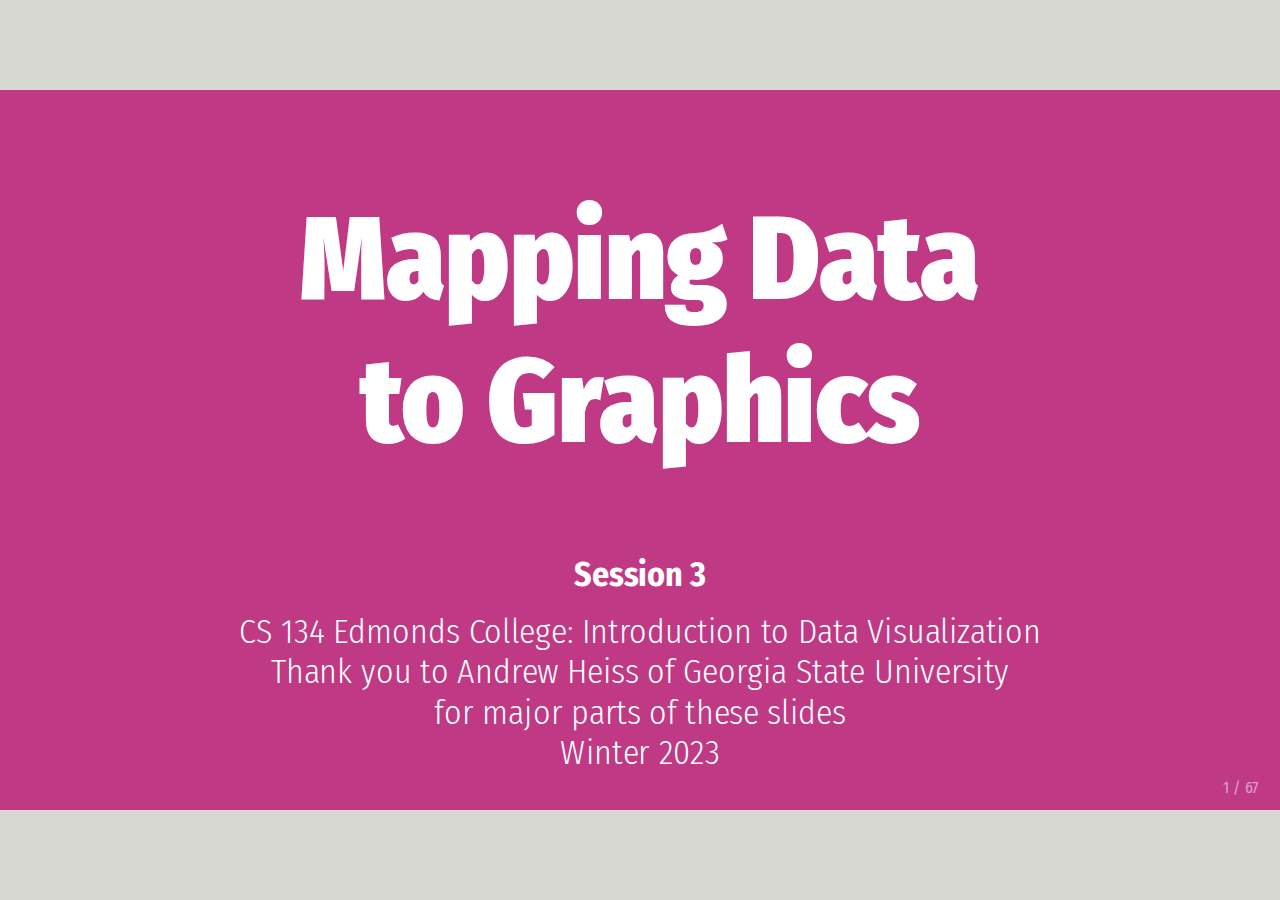
==== slides/week2-1.html @ 0428a9ee "Week 2 slides, session 3." ====
<!DOCTYPE html>
<html lang="" xml:lang="">
  <head>
    <title>CS 134 Data Visualization: Week 2, Session 3, Mapping data to graphics</title>
    <meta charset="utf-8" />
    <meta name="author" content="Joshua Goldberg  Edmonds College Thank you Andrew Heiss of Georgia State University for major parts of these slides" />
    <meta name="date" content="2023-01-24" />
    <script src="libs/header-attrs-2.20/header-attrs.js"></script>
    <link href="libs/remark-css-0.0.1/default.css" rel="stylesheet" />
    <link rel="stylesheet" href="css/ath-slides.css" type="text/css" />
    <link rel="stylesheet" href="css/ath-inferno-fonts.css" type="text/css" />
    <link rel="stylesheet" href="css/animate.css" type="text/css" />
  </head>
  <body>
    <textarea id="source">








class: center middle main-title section-title-4

# Mapping Data&lt;br&gt;to Graphics

.class-info[

**Session 3**

.light[CS 134 Edmonds College: Introduction to Data Visualization&lt;br&gt;
Thank you to Andrew Heiss of Georgia State University&lt;br&gt;
for major parts of these slides&lt;br&gt;
Winter 2023]

]

---

name: outline
class: title title-inv-7

# Plan for today

--

.box-4.medium.sp-after-half[Data, aesthetics, &amp; the grammar of graphics]

--

.box-2.medium.sp-after-half[Grammatical layers]

--

.box-3.medium.sp-after-half[Aesthetics in extra dimensions]

--

.box-6.medium[Tidy data]


---

name: grammar-of-graphics
class: center middle section-title section-title-4 animated fadeIn

# Data, aesthetics,&lt;br&gt;&amp; the grammar of graphics

---

class: bg-full bg-y-75
background-image: url("img/napoleon-retreat.jpg")

???

Source: [Wikipedia](https://en.wikipedia.org/wiki/File:National_Museum_in_Poznan_-_Przej%C5%9Bcie_przez_Berezyn%C4%99.JPG)

---

layout: true
class: title title-4

---

# Long distance!

.center[
&lt;figure&gt;
  &lt;img src="img/napoleon-google-maps.png" alt="Moscow to Vilnius" title="Moscow to Vilnius" width="80%"&gt;
  &lt;figcaption&gt;Moscow to Vilnius&lt;/figcaption&gt;
&lt;/figure&gt;
]

---

# Very cold!

&lt;img src="week2-1_files/figure-html/minard-temps-1.png" width="864" style="display: block; margin: auto;" /&gt;

---

# Lots of people died!

&lt;img src="week2-1_files/figure-html/minard-deaths-1.png" width="468" style="display: block; margin: auto;" /&gt;

---

layout: false
class: bg-full
background-image: url("img/minard.png")

???

Source: [Wikimedia Commons](https://upload.wikimedia.org/wikipedia/commons/2/29/Minard.png)

---

layout: true
class: title title-4

---

# Mapping data to aesthetics

.pull-left.center[

&lt;figure&gt;
  &lt;img src="img/gg-book.jpg" alt="ZZZ" title="ZZZ" width="55%"&gt;
&lt;/figure&gt;

]

.pull-right[

.box-inv-4.medium[Aesthetic]

.box-4[Visual property of a graph]

.box-4.sp-after[Position, shape, color, etc.]

.box-inv-4.medium[Data]

.box-4[A column in a dataset]

]

---

# Mapping data to aesthetics

&lt;table&gt;
  &lt;tr&gt;
    &lt;th class="cell-left"&gt;Data&lt;/th&gt;
    &lt;th class="cell-left"&gt;Aesthetic&lt;/th&gt;
    &lt;th class="cell-left"&gt;Graphic/Geometry&lt;/th&gt;
  &lt;/tr&gt;
  &lt;tr&gt;
    &lt;td class="cell-left"&gt;Longitude&lt;/td&gt;
    &lt;td class="cell-left"&gt;Position (x-axis)&amp;emsp;&lt;/td&gt;
    &lt;td class="cell-left"&gt;Point&lt;/td&gt;
  &lt;/tr&gt;
  &lt;tr&gt;
    &lt;td class="cell-left"&gt;Latitude&lt;/td&gt;
    &lt;td class="cell-left"&gt;Position (y-axis)&lt;/td&gt;
    &lt;td class="cell-left"&gt;Point&lt;/td&gt;
  &lt;/tr&gt;
  &lt;tr&gt;
    &lt;td class="cell-left"&gt;Army size&lt;/td&gt;
    &lt;td class="cell-left"&gt;Size&lt;/td&gt;
    &lt;td class="cell-left"&gt;Path&lt;/td&gt;
  &lt;/tr&gt;
  &lt;tr&gt;
    &lt;td class="cell-left"&gt;Army direction&amp;emsp;&lt;/td&gt;
    &lt;td class="cell-left"&gt;Color&lt;/td&gt;
    &lt;td class="cell-left"&gt;Path&lt;/td&gt;
  &lt;/tr&gt;
  &lt;tr&gt;
    &lt;td class="cell-left"&gt;Date&lt;/td&gt;
    &lt;td class="cell-left"&gt;Position (x-axis)&lt;/td&gt;
    &lt;td class="cell-left"&gt;Line + text&lt;/td&gt;
  &lt;/tr&gt;
  &lt;tr&gt;
    &lt;td class="cell-left"&gt;Temperature&lt;/td&gt;
    &lt;td class="cell-left"&gt;Position (y-axis)&lt;/td&gt;
    &lt;td class="cell-left"&gt;Line + text&lt;/td&gt;
  &lt;/tr&gt;
&lt;/table&gt;

---

# Mapping data to aesthetics

&lt;table&gt;
  &lt;tr&gt;
    &lt;th class="cell-left"&gt;Data&lt;/th&gt;
    &lt;th class="cell-left"&gt;&lt;code class="remark-inline-code"&gt;aes()&lt;/code&gt;&lt;/th&gt;
    &lt;th class="cell-left"&gt;&lt;code class="remark-inline-code"&gt;geom&lt;/code&gt;&lt;/th&gt;
  &lt;/tr&gt;
  &lt;tr&gt;
    &lt;td class="cell-left"&gt;Longitude&lt;/td&gt;
    &lt;td class="cell-left"&gt;&lt;code class="remark-inline-code"&gt;x&lt;/code&gt;&lt;/td&gt;
    &lt;td class="cell-left"&gt;&lt;code class="remark-inline-code"&gt;geom_point()&lt;/code&gt;&lt;/td&gt;
  &lt;/tr&gt;
  &lt;tr&gt;
    &lt;td class="cell-left"&gt;Latitude&lt;/td&gt;
    &lt;td class="cell-left"&gt;&lt;code class="remark-inline-code"&gt;y&lt;/code&gt;&lt;/td&gt;
    &lt;td class="cell-left"&gt;&lt;code class="remark-inline-code"&gt;geom_point()&lt;/code&gt;&lt;/td&gt;
  &lt;/tr&gt;
  &lt;tr&gt;
    &lt;td class="cell-left"&gt;Army size&lt;/td&gt;
    &lt;td class="cell-left"&gt;&lt;code class="remark-inline-code"&gt;size&lt;/code&gt;&lt;/td&gt;
    &lt;td class="cell-left"&gt;&lt;code class="remark-inline-code"&gt;geom_path()&lt;/code&gt;&lt;/td&gt;
  &lt;/tr&gt;
  &lt;tr&gt;
    &lt;td class="cell-left"&gt;Army direction&amp;emsp;&lt;/td&gt;
    &lt;td class="cell-left"&gt;&lt;code class="remark-inline-code"&gt;color&lt;/code&gt;&amp;emsp;&lt;/td&gt;
    &lt;td class="cell-left"&gt;&lt;code class="remark-inline-code"&gt;geom_path()&lt;/code&gt;&lt;/td&gt;
  &lt;/tr&gt;
  &lt;tr&gt;
    &lt;td class="cell-left"&gt;Date&lt;/td&gt;
    &lt;td class="cell-left"&gt;&lt;code class="remark-inline-code"&gt;x&lt;/code&gt;&lt;/td&gt;
    &lt;td class="cell-left"&gt;&lt;code class="remark-inline-code"&gt;geom_line() + geom_text()&lt;/code&gt;&lt;/td&gt;
  &lt;/tr&gt;
  &lt;tr&gt;
    &lt;td class="cell-left"&gt;Temperature&lt;/td&gt;
    &lt;td class="cell-left"&gt;&lt;code class="remark-inline-code"&gt;y&lt;/code&gt;&lt;/td&gt;
    &lt;td class="cell-left"&gt;&lt;code class="remark-inline-code"&gt;geom_line() + geom_text()&lt;/code&gt;&lt;/td&gt;
  &lt;/tr&gt;
&lt;/table&gt;

---

# `ggplot()` template



ggplot(data = &lt;b&gt;&lt;span style="background-color:#CBB5FF"&gt;DATA&lt;/span&gt;&lt;/b&gt;) +
  &lt;b&gt;&lt;span style="background-color:#FFDFD1"&gt;GEOM_FUNCTION&lt;/span&gt;&lt;/b&gt;(mapping = aes(&lt;b&gt;&lt;span style="background-color:#FFD0CF"&gt;AESTHETIC MAPPINGS&lt;/span&gt;&lt;/b&gt;))

--



ggplot(data = &lt;b&gt;&lt;span style="background-color:#CBB5FF"&gt;troops&lt;/span&gt;&lt;/b&gt;) +
  &lt;b&gt;&lt;span style="background-color:#FFDFD1"&gt;geom_path&lt;/span&gt;&lt;/b&gt;(mapping = aes(&lt;b&gt;&lt;span style="background-color:#FFD0CF"&gt;x = longitude&lt;/span&gt;&lt;/b&gt;,
                          &lt;b&gt;&lt;span style="background-color:#FFD0CF"&gt;y = latitude&lt;/span&gt;&lt;/b&gt;,
                          &lt;b&gt;&lt;span style="background-color:#FFD0CF"&gt;color = direction&lt;/span&gt;&lt;/b&gt;,
                          &lt;b&gt;&lt;span style="background-color:#FFD0CF"&gt;size = survivors&lt;/span&gt;&lt;/b&gt;))

---

layout: false



.box-4[This is a dataset named `troops`:]

.small[

&lt;table&gt;
 &lt;thead&gt;
  &lt;tr&gt;
   &lt;th style="text-align:left;"&gt; longitude &lt;/th&gt;
   &lt;th style="text-align:left;"&gt; latitude &lt;/th&gt;
   &lt;th style="text-align:left;"&gt; direction &lt;/th&gt;
   &lt;th style="text-align:left;"&gt; survivors &lt;/th&gt;
  &lt;/tr&gt;
 &lt;/thead&gt;
&lt;tbody&gt;
  &lt;tr&gt;
   &lt;td style="text-align:left;"&gt; 24 &lt;/td&gt;
   &lt;td style="text-align:left;"&gt; 54.9 &lt;/td&gt;
   &lt;td style="text-align:left;"&gt; A &lt;/td&gt;
   &lt;td style="text-align:left;"&gt; 340000 &lt;/td&gt;
  &lt;/tr&gt;
  &lt;tr&gt;
   &lt;td style="text-align:left;"&gt; 24.5 &lt;/td&gt;
   &lt;td style="text-align:left;"&gt; 55 &lt;/td&gt;
   &lt;td style="text-align:left;"&gt; A &lt;/td&gt;
   &lt;td style="text-align:left;"&gt; 340000 &lt;/td&gt;
  &lt;/tr&gt;
  &lt;tr&gt;
   &lt;td style="text-align:left;"&gt; … &lt;/td&gt;
   &lt;td style="text-align:left;"&gt; … &lt;/td&gt;
   &lt;td style="text-align:left;"&gt; … &lt;/td&gt;
   &lt;td style="text-align:left;"&gt; … &lt;/td&gt;
  &lt;/tr&gt;
&lt;/tbody&gt;
&lt;/table&gt;

]

--



ggplot(data = &lt;b&gt;&lt;span style="background-color:#CBB5FF"&gt;troops&lt;/span&gt;&lt;/b&gt;) +
  &lt;b&gt;&lt;span style="background-color:#FFDFD1"&gt;geom_path&lt;/span&gt;&lt;/b&gt;(mapping = aes(&lt;b&gt;&lt;span style="background-color:#FFD0CF"&gt;x = longitude&lt;/span&gt;&lt;/b&gt;,
                          &lt;b&gt;&lt;span style="background-color:#FFD0CF"&gt;y = latitude&lt;/span&gt;&lt;/b&gt;,
                          &lt;b&gt;&lt;span style="background-color:#FFD0CF"&gt;color = direction&lt;/span&gt;&lt;/b&gt;,
                          &lt;b&gt;&lt;span style="background-color:#FFD0CF"&gt;size = survivors&lt;/span&gt;&lt;/b&gt;))

---

&lt;img src="week2-1_files/figure-html/show-basic-minard-1.png" width="100%" style="display: block; margin: auto;" /&gt;

---

class: bg-full
background-image: url("img/rosling-tedx.jpg")

???

Source: [New York Times](https://www.nytimes.com/2017/02/09/world/europe/hans-rosling-dead-statistician.html)

---

class: bg-full
background-image: url("img/gapminder-screenshot.png")

???

Source: [Gapminder](https://www.gapminder.org/tools/#$chart-type=bubbles)

---

layout: true
class: title title-4

---

# Mapping data to aesthetics

&lt;table&gt;
  &lt;tr&gt;
    &lt;th class="cell-left"&gt;Data&lt;/th&gt;
    &lt;th class="cell-left"&gt;&lt;code class="remark-inline-code"&gt;aes()&lt;/code&gt;&lt;/th&gt;
    &lt;th class="cell-left"&gt;&lt;code class="remark-inline-code"&gt;geom&lt;/code&gt;&lt;/th&gt;
  &lt;/tr&gt;
  &lt;tr&gt;
    &lt;td class="cell-left"&gt;Wealth (GDP/capita)&lt;/td&gt;
    &lt;td class="cell-left"&gt;&lt;code class="remark-inline-code"&gt;x&lt;/code&gt;&lt;/td&gt;
    &lt;td class="cell-left"&gt;&lt;code class="remark-inline-code"&gt;geom_point()&lt;/code&gt;&lt;/td&gt;
  &lt;/tr&gt;
  &lt;tr&gt;
    &lt;td class="cell-left"&gt;Health (Life expectancy)&amp;emsp;&lt;/td&gt;
    &lt;td class="cell-left"&gt;&lt;code class="remark-inline-code"&gt;y&lt;/code&gt;&lt;/td&gt;
    &lt;td class="cell-left"&gt;&lt;code class="remark-inline-code"&gt;geom_point()&lt;/code&gt;&lt;/td&gt;
  &lt;/tr&gt;
  &lt;tr&gt;
    &lt;td class="cell-left"&gt;Continent&lt;/td&gt;
    &lt;td class="cell-left"&gt;&lt;code class="remark-inline-code"&gt;color&lt;/code&gt;&lt;/td&gt;
    &lt;td class="cell-left"&gt;&lt;code class="remark-inline-code"&gt;geom_point()&lt;/code&gt;&lt;/td&gt;
  &lt;/tr&gt;
  &lt;tr&gt;
    &lt;td class="cell-left"&gt;Population&lt;/td&gt;
    &lt;td class="cell-left"&gt;&lt;code class="remark-inline-code"&gt;size&lt;/code&gt;&amp;emsp;&lt;/td&gt;
    &lt;td class="cell-left"&gt;&lt;code class="remark-inline-code"&gt;geom_point()&lt;/code&gt;&lt;/td&gt;
  &lt;/tr&gt;
&lt;/table&gt;

---

layout: false



.box-4[This is a dataset named `gapminder_2007`:]

.small[

&lt;table&gt;
 &lt;thead&gt;
  &lt;tr&gt;
   &lt;th style="text-align:center;"&gt; country &lt;/th&gt;
   &lt;th style="text-align:center;"&gt; continent &lt;/th&gt;
   &lt;th style="text-align:center;"&gt; gdpPercap &lt;/th&gt;
   &lt;th style="text-align:center;"&gt; lifeExp &lt;/th&gt;
   &lt;th style="text-align:center;"&gt; pop &lt;/th&gt;
  &lt;/tr&gt;
 &lt;/thead&gt;
&lt;tbody&gt;
  &lt;tr&gt;
   &lt;td style="text-align:center;"&gt; Afghanistan &lt;/td&gt;
   &lt;td style="text-align:center;"&gt; Asia &lt;/td&gt;
   &lt;td style="text-align:center;"&gt; 974.5803384 &lt;/td&gt;
   &lt;td style="text-align:center;"&gt; 43.828 &lt;/td&gt;
   &lt;td style="text-align:center;"&gt; 31889923 &lt;/td&gt;
  &lt;/tr&gt;
  &lt;tr&gt;
   &lt;td style="text-align:center;"&gt; Albania &lt;/td&gt;
   &lt;td style="text-align:center;"&gt; Europe &lt;/td&gt;
   &lt;td style="text-align:center;"&gt; 5937.029526 &lt;/td&gt;
   &lt;td style="text-align:center;"&gt; 76.423 &lt;/td&gt;
   &lt;td style="text-align:center;"&gt; 3600523 &lt;/td&gt;
  &lt;/tr&gt;
  &lt;tr&gt;
   &lt;td style="text-align:center;"&gt; … &lt;/td&gt;
   &lt;td style="text-align:center;"&gt; … &lt;/td&gt;
   &lt;td style="text-align:center;"&gt; … &lt;/td&gt;
   &lt;td style="text-align:center;"&gt; … &lt;/td&gt;
   &lt;td style="text-align:center;"&gt; … &lt;/td&gt;
  &lt;/tr&gt;
&lt;/tbody&gt;
&lt;/table&gt;

]

--



ggplot(data = &lt;b&gt;&lt;span style="background-color:#CBB5FF"&gt;gapminder_2007&lt;/span&gt;&lt;/b&gt;,
       mapping = aes(&lt;b&gt;&lt;span style="background-color:#FFD0CF"&gt;x = gdpPercap&lt;/span&gt;&lt;/b&gt;,
                     &lt;b&gt;&lt;span style="background-color:#FFD0CF"&gt;y = lifeExp&lt;/span&gt;&lt;/b&gt;,
                     &lt;b&gt;&lt;span style="background-color:#FFD0CF"&gt;color = continent&lt;/span&gt;&lt;/b&gt;,
                     &lt;b&gt;&lt;span style="background-color:#FFD0CF"&gt;size = pop&lt;/span&gt;&lt;/b&gt;)) +
  &lt;b&gt;&lt;span style="background-color:#FFDFD1"&gt;geom_point&lt;/span&gt;&lt;/b&gt;() +
  scale_x_log10()

---

layout: true
class: title title-4

---

# Health and wealth

&lt;img src="week2-1_files/figure-html/show-basic-gapminder-1.png" width="100%" style="display: block; margin: auto;" /&gt;

---

layout: false
name: grammatical-layers
class: center middle section-title section-title-2 animated fadeIn

# Grammatical layers

---

layout: true
class: title title-2

---

# Grammar components as layers

.pull-left[
.box-inv-2[So far we know about data, aesthetics, and geometries]

.box-inv-2[Think of these&lt;br&gt;components as **layers**]

.box-inv-2[Add them to foundational `ggplot()` with `+`]
]

.pull-right[

&amp;nbsp;

![](img/ggplot-layers-short@4x.png)
]

???

Layer analogy borrowed from [Thomas Lin Pedersen](https://www.data-imaginist.com/) and his ["Drawing Anything with ggplot2" workshop](https://github.com/thomasp85/ggplot2_workshop).

---

# Possible aesthetics

.pull-left-3[

.box-inv-2.small[`color` (discrete)]

&lt;img src="week2-1_files/figure-html/aes-color-discrete-1.png" width="100%" style="display: block; margin: auto;" /&gt;

.box-inv-2.small[`color` (continuous)]

&lt;img src="week2-1_files/figure-html/aes-color-continuous-1.png" width="100%" style="display: block; margin: auto;" /&gt;
]

.pull-middle-3[

.box-inv-2.small[`size`]

&lt;img src="week2-1_files/figure-html/aes-size-1.png" width="100%" style="display: block; margin: auto;" /&gt;

.box-inv-2.small[`fill`]

&lt;img src="week2-1_files/figure-html/aes-fill-1.png" width="100%" style="display: block; margin: auto;" /&gt;
]

.pull-right-3[

.box-inv-2.small[`shape`]

&lt;img src="week2-1_files/figure-html/aes-shape-1.png" width="100%" style="display: block; margin: auto;" /&gt;

.box-inv-2.small[`alpha`]

&lt;img src="week2-1_files/figure-html/aes-alpha-1.png" width="100%" style="display: block; margin: auto;" /&gt;
]

---

# Possible geoms

&lt;table&gt;
  &lt;tr&gt;
    &lt;th class="cell-left"&gt;&lt;/th&gt;
    &lt;th class="cell-left"&gt;Example geom&lt;/th&gt;
    &lt;th class="cell-left"&gt;What it makes&lt;/th&gt;
  &lt;/tr&gt;
  &lt;tr&gt;
    &lt;td class="cell-left"&gt;&lt;img src="img/geom_bar.png"&gt;&lt;/td&gt;
    &lt;td class="cell-left"&gt;&lt;code class="remark-inline-code"&gt;geom_col()&lt;/code&gt;&lt;/td&gt;
    &lt;td class="cell-left"&gt;Bar charts&lt;/td&gt;
  &lt;/tr&gt;
  &lt;tr&gt;
    &lt;td class="cell-left"&gt;&lt;img src="img/geom_text.png"&gt;&lt;/td&gt;
    &lt;td class="cell-left"&gt;&lt;code class="remark-inline-code"&gt;geom_text()&lt;/code&gt;&lt;/td&gt;
    &lt;td class="cell-left"&gt;Text&lt;/td&gt;
  &lt;/tr&gt;
  &lt;tr&gt;
    &lt;td class="cell-left"&gt;&lt;img src="img/geom_point.png"&gt;&lt;/td&gt;
    &lt;td class="cell-left"&gt;&lt;code class="remark-inline-code"&gt;geom_point()&lt;/code&gt;&lt;/td&gt;
    &lt;td class="cell-left"&gt;Points&lt;/td&gt;
  &lt;/tr&gt;
  &lt;tr&gt;
    &lt;td class="cell-left"&gt;&lt;img src="img/geom_boxplot.png"&gt;&lt;/td&gt;
    &lt;td class="cell-left"&gt;&lt;code class="remark-inline-code"&gt;geom_boxplot()&lt;/code&gt;&amp;emsp;&lt;/td&gt;
    &lt;td class="cell-left"&gt;Boxplots&lt;/td&gt;
  &lt;/tr&gt;
  &lt;tr&gt;
    &lt;td class="cell-left"&gt;&lt;img src="img/geom_sf.png"&gt;&lt;/td&gt;
    &lt;td class="cell-left"&gt;&lt;code class="remark-inline-code"&gt;geom_sf()&lt;/code&gt;&lt;/td&gt;
    &lt;td class="cell-left"&gt;Maps&lt;/td&gt;
  &lt;/tr&gt;
&lt;/table&gt;

---

# Possible geoms

.box-inv-2[There are dozens of possible geoms and&lt;br&gt;each class session will cover different ones.]

.box-2[See [the **ggplot2** documentation](https://ggplot2.tidyverse.org/reference/index.html#section-layer-geoms) for&lt;br&gt;complete examples of all the different geom layers]

---

# Additional layers

.pull-left[
.box-inv-2[There are many of other grammatical layers we can use to describe graphs!]

.box-inv-2[We sequentially add layers onto the foundational `ggplot()` plot to create complex figures]
]

.pull-right[
![](img/ggplot-layers@4x.png)
]

---

# Scales

.box-inv-2[Scales change the properties of the variable mapping]

&lt;table&gt;
  &lt;tr&gt;
    &lt;th class="cell-left"&gt;Example layer&lt;/th&gt;
    &lt;th class="cell-left"&gt;What it does&lt;/th&gt;
  &lt;/tr&gt;
  &lt;tr&gt;
    &lt;td class="cell-left"&gt;&lt;code class="remark-inline-code"&gt;scale_x_continuous()&lt;/code&gt;&lt;/td&gt;
    &lt;td class="cell-left"&gt;Make the x-axis continuous&lt;/td&gt;
  &lt;/tr&gt;
  &lt;tr&gt;
    &lt;td class="cell-left"&gt;&lt;code class="remark-inline-code"&gt;scale_x_continuous(breaks = 1:5)&amp;ensp;&lt;/code&gt;&lt;/td&gt;
    &lt;td class="cell-left"&gt;Manually specify axis ticks&lt;/td&gt;
  &lt;/tr&gt;
  &lt;tr&gt;
    &lt;td class="cell-left"&gt;&lt;code class="remark-inline-code"&gt;scale_x_log10()&lt;/code&gt;&lt;/td&gt;
    &lt;td class="cell-left"&gt;Log the x-axis&lt;/td&gt;
  &lt;/tr&gt;
  &lt;tr&gt;
    &lt;td class="cell-left"&gt;&lt;code class="remark-inline-code"&gt;scale_color_gradient()&lt;/code&gt;&lt;/td&gt;
    &lt;td class="cell-left"&gt;Use a gradient&lt;/td&gt;
  &lt;/tr&gt;
  &lt;tr&gt;
    &lt;td class="cell-left"&gt;&lt;code class="remark-inline-code"&gt;scale_fill_viridis_d()&lt;/code&gt;&lt;/td&gt;
    &lt;td class="cell-left"&gt;Fill with discrete viridis colors&lt;/td&gt;
  &lt;/tr&gt;
&lt;/table&gt;

---

# Scales

.pull-left[

.box-inv-2.small[`scale_x_log10()`]

&lt;img src="week2-1_files/figure-html/scale-example-1-1.png" width="100%" style="display: block; margin: auto;" /&gt;
]

--

.pull-right[

.box-inv-2.small[`scale_color_viridis_d()`]

&lt;img src="week2-1_files/figure-html/scale-example-2-1.png" width="100%" style="display: block; margin: auto;" /&gt;
]

---

# Facets

.box-inv-2[Facets show subplots for different subsets of data]

&lt;table&gt;
  &lt;tr&gt;
    &lt;th class="cell-left"&gt;Example layer&lt;/th&gt;
    &lt;th class="cell-left"&gt;What it does&lt;/th&gt;
  &lt;/tr&gt;
  &lt;tr&gt;
    &lt;td class="cell-left"&gt;&lt;code class="remark-inline-code"&gt;facet_wrap(vars(continent))&lt;/code&gt;&lt;/td&gt;
    &lt;td class="cell-left"&gt;Plot for each continent&lt;/td&gt;
  &lt;/tr&gt;
  &lt;tr&gt;
    &lt;td class="cell-left"&gt;&lt;code class="remark-inline-code"&gt;facet_wrap(vars(continent, year))&lt;/code&gt;&amp;emsp;&lt;/td&gt;
    &lt;td class="cell-left"&gt;Plot for each continent/year&lt;/td&gt;
  &lt;/tr&gt;
  &lt;tr&gt;
    &lt;td class="cell-left"&gt;&lt;code class="remark-inline-code"&gt;facet_wrap(..., ncol = 1)&lt;/code&gt;&lt;/td&gt;
    &lt;td class="cell-left"&gt;Put all facets in one column&lt;/td&gt;
  &lt;/tr&gt;
  &lt;tr&gt;
    &lt;td class="cell-left"&gt;&lt;code class="remark-inline-code"&gt;facet_wrap(..., nrow = 1)&lt;/code&gt;&lt;/td&gt;
    &lt;td class="cell-left"&gt;Put all facets in one row&lt;/td&gt;
  &lt;/tr&gt;
&lt;/table&gt;

---

# Facets

.pull-left[

.box-inv-2.small[`facet_wrap(vars(continent))`]

&lt;img src="week2-1_files/figure-html/facet-example-1-1.png" width="100%" style="display: block; margin: auto;" /&gt;
]

--

.pull-right[

.box-inv-2.small[`facet_wrap(vars(continent, year))`]

&lt;img src="week2-1_files/figure-html/facet-example-2-1.png" width="100%" style="display: block; margin: auto;" /&gt;
]

---

# Coordinates

.box-inv-2[Change the coordinate system]

&lt;table&gt;
  &lt;tr&gt;
    &lt;th class="cell-left"&gt;Example layer&lt;/th&gt;
    &lt;th class="cell-left"&gt;What it does&lt;/th&gt;
  &lt;/tr&gt;
  &lt;tr&gt;
    &lt;td class="cell-left"&gt;&lt;code class="remark-inline-code"&gt;coord_cartesian()&lt;/code&gt;&lt;/td&gt;
    &lt;td class="cell-left"&gt;Plot for each continent&lt;/td&gt;
  &lt;/tr&gt;
  &lt;tr&gt;
    &lt;td class="cell-left"&gt;&lt;code class="remark-inline-code"&gt;coord_cartesian(ylim = c(1, 10))&lt;/code&gt;&amp;emsp;&lt;/td&gt;
    &lt;td class="cell-left"&gt;Zoom in where y is 1–10&lt;/td&gt;
  &lt;/tr&gt;
  &lt;tr&gt;
    &lt;td class="cell-left"&gt;&lt;code class="remark-inline-code"&gt;coord_flip()&lt;/code&gt;&lt;/td&gt;
    &lt;td class="cell-left"&gt;Switch x and y&lt;/td&gt;
  &lt;/tr&gt;
  &lt;tr&gt;
    &lt;td class="cell-left"&gt;&lt;code class="remark-inline-code"&gt;coord_polar()&lt;/code&gt;&lt;/td&gt;
    &lt;td class="cell-left"&gt;Use circular polar system&lt;/td&gt;
  &lt;/tr&gt;
&lt;/table&gt;

---

# Coordinates

.pull-left[

.box-inv-2.small[`coord_cartesian(ylim = c(70, 80), xlim = c(10000, 30000))`]

&lt;img src="week2-1_files/figure-html/coord-example-1-1.png" width="100%" style="display: block; margin: auto;" /&gt;
]

--

.pull-right[

.box-inv-2.small[`coord_flip()`]

&lt;img src="week2-1_files/figure-html/coord-example-2-1.png" width="100%" style="display: block; margin: auto;" /&gt;
]

---

# Labels

.box-inv-2[Add labels to the plot with a single `labs()` layer]

&lt;table&gt;
  &lt;tr&gt;
    &lt;th class="cell-left"&gt;Example layer&lt;/th&gt;
    &lt;th class="cell-left"&gt;What it does&lt;/th&gt;
  &lt;/tr&gt;
  &lt;tr&gt;
    &lt;td class="cell-left"&gt;&lt;code class="remark-inline-code"&gt;labs(title = "Neat title")&lt;/code&gt;&lt;/td&gt;
    &lt;td class="cell-left"&gt;Title&lt;/td&gt;
  &lt;/tr&gt;
  &lt;tr&gt;
    &lt;td class="cell-left"&gt;&lt;code class="remark-inline-code"&gt;labs(caption = "Something")&lt;/td&gt;
    &lt;td class="cell-left"&gt;Caption&lt;/td&gt;
  &lt;/tr&gt;
  &lt;tr&gt;
    &lt;td class="cell-left"&gt;&lt;code class="remark-inline-code"&gt;labs(y = "Something")&lt;/td&gt;
    &lt;td class="cell-left"&gt;y-axis&lt;/td&gt;
  &lt;/tr&gt;
  &lt;tr&gt;
    &lt;td class="cell-left"&gt;&lt;code class="remark-inline-code"&gt;labs(size = "Population")&lt;/code&gt;&lt;/td&gt;
    &lt;td class="cell-left"&gt;Title of size legend&lt;/td&gt;
  &lt;/tr&gt;
&lt;/table&gt;

---

# Labels

.left-code[

```r
ggplot(gapminder_2007, 
       aes(x = gdpPercap, y = lifeExp, 
           color = continent, size = pop)) +
  geom_point() +
  scale_x_log10() +
  labs(title = "Health and wealth grow together",
       subtitle = "Data from 2007",
       x = "Wealth (GDP per capita)",
       y = "Health (life expectancy)",
       color = "Continent",
       size = "Population",
       caption = "Source: The Gapminder Project")
```
]

.right-plot[
![](week2-1_files/figure-html/labels-example-1.png)
]

---

# Theme

.box-inv-2[Change the appearance of anything in the plot]

.box-2[There are many built-in themes]

&lt;table&gt;
  &lt;tr&gt;
    &lt;th class="cell-left"&gt;Example layer&lt;/th&gt;
    &lt;th class="cell-left"&gt;What it does&lt;/th&gt;
  &lt;/tr&gt;
  &lt;tr&gt;
    &lt;td class="cell-left"&gt;&lt;code class="remark-inline-code"&gt;theme_grey()&lt;/code&gt;&lt;/td&gt;
    &lt;td class="cell-left"&gt;Default grey background&lt;/td&gt;
  &lt;/tr&gt;
  &lt;tr&gt;
    &lt;td class="cell-left"&gt;&lt;code class="remark-inline-code"&gt;theme_bw()&lt;/td&gt;
    &lt;td class="cell-left"&gt;Black and white&lt;/td&gt;
  &lt;/tr&gt;
  &lt;tr&gt;
    &lt;td class="cell-left"&gt;&lt;code class="remark-inline-code"&gt;theme_dark()&lt;/td&gt;
    &lt;td class="cell-left"&gt;Dark&lt;/td&gt;
  &lt;/tr&gt;
  &lt;tr&gt;
    &lt;td class="cell-left"&gt;&lt;code class="remark-inline-code"&gt;theme_minimal()&lt;/code&gt;&lt;/td&gt;
    &lt;td class="cell-left"&gt;Minimal&lt;/td&gt;
  &lt;/tr&gt;
&lt;/table&gt;

---

# Theme

.pull-left[

.box-inv-2.small[`theme_dark()`]

&lt;img src="week2-1_files/figure-html/theme-example-1-1.png" width="100%" style="display: block; margin: auto;" /&gt;
]

--

.pull-right[

.box-inv-2.small[`theme_minimal()`]

&lt;img src="week2-1_files/figure-html/theme-example-2-1.png" width="100%" style="display: block; margin: auto;" /&gt;
]

---

# Theme

.box-inv-2[There are collections of pre-built themes online,&lt;br&gt;like [the **ggthemes** package](https://jrnold.github.io/ggthemes/)]

.center[
&lt;figure&gt;
  &lt;img src="img/ggthemes.png" alt="ggthemes" title="ggthemes" width="45%"&gt;
&lt;/figure&gt;
]

---

# Theme

.box-inv-2[Organizations often make their own custom themes, [like the BBC](https://bbc.github.io/rcookbook/)]

.center[
&lt;figure&gt;
  &lt;img src="img/bbc-cookbook.png" alt="ggthemes" title="ggthemes" width="80%"&gt;
&lt;/figure&gt;
]

---

# Theme options

.box-inv-2[Make theme adjustments with `theme()`]

.box-2[There are a billion options here!&lt;br&gt;We have a whole class session dedicated to this!]


```r
theme_bw() + 
theme(legend.position = "bottom",
      plot.title = element_text(face = "bold"),
      panel.grid = element_blank(),
      axis.title.y = element_text(face = "italic"))
```

---

# So many possibilities!

.pull-left[
![](img/ggplot-layers@4x.png)
]

.pull-right[
.box-inv-2[These were just a few examples of layers!]

.box-2[See [the **ggplot2** documentation](https://ggplot2.tidyverse.org/reference/index.html) for&lt;br&gt;complete examples of everything you can do]
]

---

# Putting it all together

.box-inv-2.medium[We can build a plot sequentially&lt;br&gt;to see how each grammatical layer&lt;br&gt;changes the appearance]

---

layout: false

.left-code[
.box-2[Start with data and aesthetics]


```r
*ggplot(data = mpg,
*      mapping = aes(x = displ,
*                    y = hwy,
*                    color = drv))
```
]

.right-plot[
![](week2-1_files/figure-html/mpg-layers-1-1.png)
]

---

.left-code[
.box-2[Add a point geom]


```r
ggplot(data = mpg,
       mapping = aes(x = displ,
                     y = hwy,
                     color = drv)) +
* geom_point()
```
]

.right-plot[
![](week2-1_files/figure-html/mpg-layers-2-1.png)
]

---

.left-code[
.box-2[Add a smooth geom]


```r
ggplot(data = mpg,
       mapping = aes(x = displ,
                     y = hwy,
                     color = drv)) +
  geom_point() +
* geom_smooth()
```
]

.right-plot[
![](week2-1_files/figure-html/mpg-layers-3-1.png)
]

---

.left-code[
.box-2[Make it straight]


```r
ggplot(data = mpg,
       mapping = aes(x = displ,
                     y = hwy,
                     color = drv)) +
  geom_point() +
* geom_smooth(method = "lm")
```
]

.right-plot[
![](week2-1_files/figure-html/mpg-layers-4-1.png)
]

---

.left-code[
.box-2[Use a viridis color scale]


```r
ggplot(data = mpg,
       mapping = aes(x = displ,
                     y = hwy,
                     color = drv)) +
  geom_point() +
  geom_smooth(method = "lm") +
* scale_color_viridis_d()
```
]

.right-plot[
![](week2-1_files/figure-html/mpg-layers-5-1.png)
]

---

.left-code[
.box-2[Facet by drive]


```r
ggplot(data = mpg,
       mapping = aes(x = displ,
                     y = hwy,
                     color = drv)) +
  geom_point() +
  geom_smooth(method = "lm") +
  scale_color_viridis_d() +
* facet_wrap(vars(drv), ncol = 1)
```
]

.right-plot[
![](week2-1_files/figure-html/mpg-layers-6-1.png)
]

---

.left-code[
.box-2[Add labels]


```r
ggplot(data = mpg,
       mapping = aes(x = displ,
                     y = hwy,
                     color = drv)) +
  geom_point() +
  geom_smooth(method = "lm") +
  scale_color_viridis_d() +
  facet_wrap(vars(drv), ncol = 1) +
* labs(x = "Displacement", y = "Highway MPG",
*      color = "Drive",
*      title = "Heavier cars get lower mileage",
*      subtitle = "Displacement indicates weight(?)",
*      caption = "I know nothing about cars")
```
]

.right-plot[
![](week2-1_files/figure-html/mpg-layers-7-1.png)
]

---

.left-code[
.box-2[Add a theme]


```r
ggplot(data = mpg,
       mapping = aes(x = displ,
                     y = hwy,
                     color = drv)) +
  geom_point() +
  geom_smooth(method = "lm") +
  scale_color_viridis_d() +
  facet_wrap(vars(drv), ncol = 1) +
  labs(x = "Displacement", y = "Highway MPG",
       color = "Drive", 
       title = "Heavier cars get lower mileage",
       subtitle = "Displacement indicates weight(?)",
       caption = "I know nothing about cars") +
* theme_bw()
```
]

.right-plot[
![](week2-1_files/figure-html/mpg-layers-8-1.png)
]

---

.left-code[
.box-2[Modify the theme]


```r
ggplot(data = mpg, 
       mapping = aes(x = displ,
                     y = hwy,
                     color = drv)) +
  geom_point() +
  geom_smooth(method = "lm") +
  scale_color_viridis_d() +
  facet_wrap(vars(drv), ncol = 1) +
  labs(x = "Displacement", y = "Highway MPG",
       color = "Drive", 
       title = "Heavier cars get lower mileage",
       subtitle = "Displacement indicates weight(?)",
       caption = "I know nothing about cars") +
  theme_bw() +
* theme(legend.position = "bottom",
*       plot.title = element_text(face = "bold"))
```
]

.right-plot[
![](week2-1_files/figure-html/mpg-layers-9-1.png)
]

---

.left-code[
.box-2[Finished!]


```r
ggplot(data = mpg, 
       mapping = aes(x = displ,
                     y = hwy,
                     color = drv)) +
  geom_point() +
  geom_smooth(method = "lm") + 
  scale_color_viridis_d() +
  facet_wrap(vars(drv), ncol = 1) +
  labs(x = "Displacement", y = "Highway MPG",
       color = "Drive", 
       title = "Heavier cars get lower mileage",
       subtitle = "Displacement indicates weight(?)",
       caption = "I know nothing about cars") +
  theme_bw() +
  theme(legend.position = "bottom",
        plot.title = element_text(face = "bold"))
```
]

.right-plot[
![](week2-1_files/figure-html/mpg-layers-finished-1.png)
]

---

layout: true
class: title title-2

---

# A true grammar

.pull-left[
.box-inv-2[With the grammar of graphics, we don't talk about specific chart *types*]

.box-2.small[Hunt through Excel menus for a stacked bar chart and manually reshape your data to work with it]
]

.pull-right[
.center[
&lt;figure&gt;
  &lt;img src="img/excel-chart-types.png" alt="Excel chart types" title="Excel chart types" width="78%"&gt;
&lt;/figure&gt;
]
]

---

# A true grammar

.pull-left[
.box-inv-2[With the grammar of graphics, we *do* talk about specific chart *elements*]

.box-2.small[Map a column to the x-axis, fill by a different variable, and `geom_col()` to get stacked bars]

.box-2.small[Geoms can be interchangable&lt;br&gt;(e.g. switch `geom_violin()` to `geom_boxplot()`)]
]

.pull-right[
.center[
&lt;figure&gt;
  &lt;img src="img/ggplot-layers@4x.png" alt="Grammar of graphics layers" title="Grammar of graphics layers" width="100%"&gt;
&lt;/figure&gt;
]
]

---

# Describing graphs with the grammar

.left-code[
.box-2.small[Map wealth to the x-axis, health to the y-axis, add points, color by continent, size by population, scale the y-axis with a log, and facet by year]


```r
ggplot(data = filter(gapminder, year %in% c(2002, 2007)), 
       mapping = aes(x = gdpPercap,
                     y = lifeExp,
                     color = continent,
                     size = pop)) +
  geom_point() +
  scale_x_log10() + 
  facet_wrap(vars(year), ncol = 1)
```
]

.right-plot[
![](week2-1_files/figure-html/describe-1-1.png)
]

---

# Describing graphs with the grammar

.left-code[
.box-2.small[Map health to the x-axis, add a histogram with bins for every 5 years, fill and facet by continent]


```r
ggplot(data = gapminder_2007, 
       mapping = aes(x = lifeExp,
                     fill = continent)) +
  geom_histogram(binwidth = 5, 
                 color = "white") +
  guides(fill = "none") +  # Turn off legend
  facet_wrap(vars(continent))
```
]

.right-plot[
![](week2-1_files/figure-html/describe-2-1.png)
]

---

# Describing graphs with the grammar

.left-code[
.box-2.small[Map continent to the x-axis, health to the y-axis, add violin plots and semi-transparent boxplots, fill by continent]


```r
ggplot(data = gapminder, 
       mapping = aes(x = continent,
                     y = lifeExp,
                     fill = continent)) +
  geom_violin() +
  geom_boxplot(alpha = 0.5) +
  guides(fill = "none")  # Turn off legend
```
]

.right-plot[
![](week2-1_files/figure-html/describe-3-1.png)
]

---

layout: false
name: extra-dimensions
class: center middle section-title section-title-3 animated fadeIn

# Aesthetics in&lt;br&gt;extra dimensions

---

layout: true
class: title title-3

---

# Time

.left-code[
.box-inv-3[Use **gganimate** to map variables to a time aesthetic]


```r
ggplot(gapminder, aes(x = gdpPercap, y = lifeExp, 
                      size = pop, color = country)) +
  geom_point(alpha = 0.7) +
  scale_size(range = c(2, 12)) +
  scale_x_log10(labels = scales::dollar) +
  guides(size = "none", color = "none") +
  facet_wrap(~continent) +
  # Special gganimate stuff
  labs(title = 'Year: {frame_time}', x = 'GDP per capita', y = 'life expectancy') +
  transition_time(year) +
  ease_aes('linear')
```
]

.right-plot[
![](img/gapminder.gif)
]

---

# Sound

.box-inv-3[Visualize internal rhyming schemes in music]

.box-3.small[&lt;http://graphics.wsj.com/hamilton/&gt;]

.center[
&lt;figure&gt;
  &lt;img src="img/hamilton.png" alt="Daveed Diggs in 'Washington On Your Side'" title="Daveed Diggs in 'Washington On Your Side'" width="60%"&gt;
&lt;/figure&gt;
]

---

layout: false

.center[
&lt;figure&gt;
  &lt;img src="img/hamilton-1.png" alt="Daveed Diggs in 'Washington On Your Side'" title="Daveed Diggs in 'Washington On Your Side'" width="75%"&gt;
&lt;/figure&gt;

&lt;figure&gt;
  &lt;img src="img/hamilton-2.png" alt="Kendrick Lamar in 'good kid, m.A.A.d city'" title="Kendrick Lamar in 'good kid, m.A.A.d city'" width="75%"&gt;
&lt;/figure&gt;
]

---

layout: true
class: title title-3

---

# Animation, time, and sound

.center[
&lt;iframe width="800" height="450" src="https://www.youtube.com/embed/__Jgp18tCnE" frameborder="0" allow="accelerometer; autoplay; encrypted-media; gyroscope; picture-in-picture" allowfullscreen&gt;&lt;/iframe&gt;
]

???

Erika Navarro for the Weather Channel: &lt;https://www.pewtrusts.org/en/research-and-analysis/articles/2018/12/03/the-weather-channel-uses-animation-to-show-dangers-of-storm-surge&gt;

---

layout: false
name: tidy-data
class: center middle section-title section-title-6 animated fadeIn

# Tidy data

---

layout: true
class: title title-6

---

# Data shapes

.box-inv-6.medium[For `ggplot()` to work,&lt;br&gt;your data needs to be in a **tidy** format]

--

.box-6[This doesn't mean that it's clean—&lt;br&gt;it refers to the *structure* of the data]

--

.box-6[All the packages in the **tidyverse** work best with&lt;br&gt;tidy data; that why it's called that!]

---

# Tidy data

.box-inv-6[Each variable has its own column]

--

.box-inv-6[Each observation has its own row]

--

.box-inv-6[Each value has its own cell]

--

.center[
&lt;figure&gt;
  &lt;img src="img/tidy-1.png" alt="Tidy data" title="Tidy data" width="70%"&gt;
  &lt;figcaption&gt;&lt;a href="https://r4ds.had.co.nz/tidy-data.html"&gt;From chapter 12 of &lt;em&gt;R for Data Science&lt;/em&gt;&lt;/a&gt;&lt;/figcaption&gt;
&lt;/figure&gt;
]

---

# Untidy data example

.box-inv-6[Real world data is often untidy, like this:]

.center[
&lt;figure&gt;
  &lt;img src="img/untidy-example.png" alt="Example of untidy data" title="Example of untidy data" width="60%"&gt;
&lt;/figure&gt;
]

---

# Tidy data example

.box-inv-6[Here's the tidy version of that same data:]

.center[
&lt;figure&gt;
  &lt;img src="img/tidy-example.png" alt="Example of tidy data" title="Example of tidy data" width="50%"&gt;
&lt;/figure&gt;
]

.box-6[This is plottable!]

---

# Wide vs. long

.box-inv-6[Tidy data is also called "long" data]

.center[
&lt;figure&gt;
  &lt;img src="img/original-dfs-tidy.png" alt="Example of tidy data" title="Example of tidy data" width="50%"&gt;
&lt;/figure&gt;
]

???

Figure by Garrick Aden-Buie in [**tidyexplain**](https://github.com/gadenbuie/tidyexplain)

---

# Moving from wide to long

.box-inv-6.tiny[Nowadays, `gather()` is called `pivot_longer()` and `spread()` is called `pivot_wider()`]

.center[
&lt;img src="img/tidyr-spread-gather.gif" alt="Moving from wide to long" title="Moving from wide to long" width="35%"&gt;
]

???

Figure by Garrick Aden-Buie in [**tidyexplain**](https://github.com/gadenbuie/tidyexplain)

--
    </textarea>
<style data-target="print-only">@media screen {.remark-slide-container{display:block;}.remark-slide-scaler{box-shadow:none;}}</style>
<script src="libs/remark-latest.min.js"></script>
<script>var slideshow = remark.create({
"highlightStyle": "github",
"highlightLines": true,
"countIncrementalSlides": false,
"ratio": "16:9",
"navigation": {
"scroll": false
}
});
if (window.HTMLWidgets) slideshow.on('afterShowSlide', function (slide) {
  window.dispatchEvent(new Event('resize'));
});
(function(d) {
  var s = d.createElement("style"), r = d.querySelector(".remark-slide-scaler");
  if (!r) return;
  s.type = "text/css"; s.innerHTML = "@page {size: " + r.style.width + " " + r.style.height +"; }";
  d.head.appendChild(s);
})(document);

(function(d) {
  var el = d.getElementsByClassName("remark-slides-area");
  if (!el) return;
  var slide, slides = slideshow.getSlides(), els = el[0].children;
  for (var i = 1; i < slides.length; i++) {
    slide = slides[i];
    if (slide.properties.continued === "true" || slide.properties.count === "false") {
      els[i - 1].className += ' has-continuation';
    }
  }
  var s = d.createElement("style");
  s.type = "text/css"; s.innerHTML = "@media print { .has-continuation { display: none; } }";
  d.head.appendChild(s);
})(document);
// delete the temporary CSS (for displaying all slides initially) when the user
// starts to view slides
(function() {
  var deleted = false;
  slideshow.on('beforeShowSlide', function(slide) {
    if (deleted) return;
    var sheets = document.styleSheets, node;
    for (var i = 0; i < sheets.length; i++) {
      node = sheets[i].ownerNode;
      if (node.dataset["target"] !== "print-only") continue;
      node.parentNode.removeChild(node);
    }
    deleted = true;
  });
})();
// add `data-at-shortcutkeys` attribute to <body> to resolve conflicts with JAWS
// screen reader (see PR #262)
(function(d) {
  let res = {};
  d.querySelectorAll('.remark-help-content table tr').forEach(tr => {
    const t = tr.querySelector('td:nth-child(2)').innerText;
    tr.querySelectorAll('td:first-child .key').forEach(key => {
      const k = key.innerText;
      if (/^[a-z]$/.test(k)) res[k] = t;  // must be a single letter (key)
    });
  });
  d.body.setAttribute('data-at-shortcutkeys', JSON.stringify(res));
})(document);
(function() {
  "use strict"
  // Replace <script> tags in slides area to make them executable
  var scripts = document.querySelectorAll(
    '.remark-slides-area .remark-slide-container script'
  );
  if (!scripts.length) return;
  for (var i = 0; i < scripts.length; i++) {
    var s = document.createElement('script');
    var code = document.createTextNode(scripts[i].textContent);
    s.appendChild(code);
    var scriptAttrs = scripts[i].attributes;
    for (var j = 0; j < scriptAttrs.length; j++) {
      s.setAttribute(scriptAttrs[j].name, scriptAttrs[j].value);
    }
    scripts[i].parentElement.replaceChild(s, scripts[i]);
  }
})();
(function() {
  var links = document.getElementsByTagName('a');
  for (var i = 0; i < links.length; i++) {
    if (/^(https?:)?\/\//.test(links[i].getAttribute('href'))) {
      links[i].target = '_blank';
    }
  }
})();
// adds .remark-code-has-line-highlighted class to <pre> parent elements
// of code chunks containing highlighted lines with class .remark-code-line-highlighted
(function(d) {
  const hlines = d.querySelectorAll('.remark-code-line-highlighted');
  const preParents = [];
  const findPreParent = function(line, p = 0) {
    if (p > 1) return null; // traverse up no further than grandparent
    const el = line.parentElement;
    return el.tagName === "PRE" ? el : findPreParent(el, ++p);
  };

  for (let line of hlines) {
    let pre = findPreParent(line);
    if (pre && !preParents.includes(pre)) preParents.push(pre);
  }
  preParents.forEach(p => p.classList.add("remark-code-has-line-highlighted"));
})(document);</script>

<script>
slideshow._releaseMath = function(el) {
  var i, text, code, codes = el.getElementsByTagName('code');
  for (i = 0; i < codes.length;) {
    code = codes[i];
    if (code.parentNode.tagName !== 'PRE' && code.childElementCount === 0) {
      text = code.textContent;
      if (/^\\\((.|\s)+\\\)$/.test(text) || /^\\\[(.|\s)+\\\]$/.test(text) ||
          /^\$\$(.|\s)+\$\$$/.test(text) ||
          /^\\begin\{([^}]+)\}(.|\s)+\\end\{[^}]+\}$/.test(text)) {
        code.outerHTML = code.innerHTML;  // remove <code></code>
        continue;
      }
    }
    i++;
  }
};
slideshow._releaseMath(document);
</script>
<!-- dynamically load mathjax for compatibility with self-contained -->
<script>
(function () {
  var script = document.createElement('script');
  script.type = 'text/javascript';
  script.src  = 'https://mathjax.rstudio.com/latest/MathJax.js?config=TeX-MML-AM_CHTML';
  if (location.protocol !== 'file:' && /^https?:/.test(script.src))
    script.src  = script.src.replace(/^https?:/, '');
  document.getElementsByTagName('head')[0].appendChild(script);
})();
</script>
  </body>
</html>
---- slides/libs/remark-css-0.0.1/default.css ----
a, a > code {
  color: rgb(249, 38, 114);
  text-decoration: none;
}
.footnote {
  position: absolute;
  bottom: 3em;
  padding-right: 4em;
  font-size: 90%;
}
.remark-code-line-highlighted     { background-color: #ffff88; }

.inverse {
  background-color: #272822;
  color: #d6d6d6;
  text-shadow: 0 0 20px #333;
}
.inverse h1, .inverse h2, .inverse h3 {
  color: #f3f3f3;
}
/* Two-column layout */
.left-column {
  color: #777;
  width: 20%;
  height: 92%;
  float: left;
}
.left-column h2:last-of-type, .left-column h3:last-child {
  color: #000;
}
.right-column {
  width: 75%;
  float: right;
  padding-top: 1em;
}
.pull-left {
  float: left;
  width: 47%;
}
.pull-right {
  float: right;
  width: 47%;
}
.pull-right + * {
  clear: both;
}
img, video, iframe {
  max-width: 100%;
}
blockquote {
  border-left: solid 5px lightgray;
  padding-left: 1em;
}
.remark-slide table {
  margin: auto;
  border-top: 1px solid #666;
  border-bottom: 1px solid #666;
}
.remark-slide table thead th { border-bottom: 1px solid #ddd; }
th, td { padding: 5px; }
.remark-slide thead, .remark-slide tfoot, .remark-slide tr:nth-child(even) { background: #eee }

@page { margin: 0; }
@media print {
  .remark-slide-scaler {
    width: 100% !important;
    height: 100% !important;
    transform: scale(1) !important;
    top: 0 !important;
    left: 0 !important;
  }
}
---- slides/css/ath-slides.css ----
/*
Typography
*/
.remark-slide-content {
  font-size: 40px;
  /* Base font size */
  padding: 1em 1em 1em 1em;
}

.remark-slide-content p {
  margin: 0.5em 0;
}

.remark-slide-content h1 {
  font-size: 1.7em;
  line-height: 1em;
  margin-top: 0;
  text-align: center;
}

.huge {
  font-size: 2.2em;
}

.large {
  font-size: 1.7em;
}

.normal {
  font-size: 1em;
}

.medium {
  font-size: 1.4em;
}

.SMALL {
  /* CURSE YOU LATEX */
  font-size: 0.9em;
}

.small {
  font-size: 0.8em;
}

.tiny {
  font-size: 0.5em;
}

.light {
  font-weight: 300;
}

.full-width {
  width: 100%;
}

.remark-slide-number {
  font-size: 15px;
}

figure {
  margin: 15px;
}

figcaption {
  font-size: 0.5em;
}

.pull-left h2,
.pull-right h2,
.pull-left-3 h2,
.pull-middle-3 h2,
.pull-right-3 h2 {
  margin-top: 0.3em;
}

.cell-left {
  text-align: left;
}

.cell-right {
  text-align: right;
}

.cell-center {
  text-align: center;
}

.frame {
  border: 1px #000000 solid;
  padding: 20px;
  box-sizing: border-box;
}

.bg-full {
  background-size: cover;
}

.bg-90 {
  background-size: 90%;
  background-position-y: 30%;
}

.bg-y-75 {
  background-position-y: 75%;
}

.sp-after {
  margin-bottom: 1em !important;
}

.sp-after-half {
  margin-bottom: 0.7em !important;
}

.remark-code,
.remark-inline-code {
  font-size: 0.75em;
}

/* Side-by-side code/plot stuff https://www.garrickadenbuie.com/blog/decouple-code-and-output-in-xaringan-slides/ */
.left-code {
  color: #777;
  width: 48%;
  height: 92%;
  float: left;
}

.right-plot {
  width: 50%;
  float: right;
  padding-left: 1%;
}

.left-code .remark-code,
.left-code .remark-inline-code {
  font-size: 0.5em;
}

.small-code .remark-code,
.small-code .remark-inline-code {
  font-size: 0.5em;
}

/*
Main title and section title slides
*/
.main-title {
  color: #FFFFFF;
}

.main-title {
  text-align: center;
}

.main-title h1 {
  font-weight: 900;
  font-size: 2.8em;
  line-height: 1.2;
  margin-bottom: 2em;
}

.main-title p {
  font-size: 0.8em;
}

.main-title .class-info {
  position: absolute;
  width: 100%;
  left: 0;
  bottom: calc(0% + 0.5em);
}

.section-title h1,
.section-title-inv h1 {
  color: #FFFFFF;
  font-size: 2.3em;
  line-height: 1.3;
}

/*
Three column layout
*/
.pull-left-3 {
  float: left;
  width: 30%;
  padding: 0 2.5% 0 0;
}

.pull-middle-3 {
  float: left;
  width: 30%;
  padding: 0 2.5%;
}

.pull-right-3 {
  float: right;
  width: 30%;
  padding: 0 0 0 2.5%;
}

.pull-right-3 ~ * {
  clear: both;
}

/*
Wider pull left/right
*/
.pull-left-wide {
  float: left;
  width: 65%;
}

.pull-left-narrow {
  float: left;
  width: 32%;
}

.pull-right-wide {
  float: right;
  width: 65%;
}

.pull-right-narrow {
  float: right;
  width: 32%;
}

.pull-right-narrow ~ *,
.pull-right-wide ~ * {
  clear: both;
}

/*
Slides with title bars at the top
*/
.title {
  padding-top: 0em;
  border-top: 110px solid #777777;
}

.title h1 {
  margin-top: -85px;
  margin-bottom: 50px;
}

.title-1 {
  border-top-color: #0D0887;
}

.title-2 {
  border-top-color: #5601A4;
}

.title-3 {
  border-top-color: #900DA4;
}

.title-4 {
  border-top-color: #BF3984;
}

.title-5 {
  border-top-color: #E16462;
}

.title-6 {
  border-top-color: #F89441;
}

.title-7 {
  border-top-color: #FCCE25;
}

.title-inv-1 {
  border-top-color: #B2B1F9;
}

.title-inv-2 {
  border-top-color: #CBB5FF;
}

.title-inv-3 {
  border-top-color: #EFB3FF;
}

.title-inv-4 {
  border-top-color: #FFC0DC;
}

.title-inv-5 {
  border-top-color: #FFD0CF;
}

.title-inv-6 {
  border-top-color: #FFDFD1;
}

.title-inv-7 {
  border-top-color: #FFF0D4;
}

/*
General color classes
*/
.color-1 {
  color: #0D0887;
}

.color-2 {
  color: #5601A4;
}

.color-3 {
  color: #900DA4;
}

.color-4 {
  color: #BF3984;
}

.color-5 {
  color: #E16462;
}

.color-6 {
  color: #F89441;
}

.color-7 {
  color: #FCCE25;
}

.color-light-1 {
  color: #B2B1F9;
}

.color-light-2 {
  color: #CBB5FF;
}

.color-light-3 {
  color: #EFB3FF;
}

.color-light-4 {
  color: #FFC0DC;
}

.color-light-5 {
  color: #FFD0CF;
}

.color-light-6 {
  color: #FFDFD1;
}

.color-light-7 {
  color: #FFF0D4;
}

/*
Coloring and inverse coloring in title bars and content boxes
*/
.box-1,
.section-title-1 {
  background-color: #0D0887;
}

.box-2,
.section-title-2 {
  background-color: #5601A4;
}

.box-3,
.section-title-3 {
  background-color: #900DA4;
}

.box-4,
.section-title-4 {
  background-color: #BF3984;
}

.box-5,
.section-title-5 {
  background-color: #E16462;
}

.box-6,
.section-title-6 {
  background-color: #F89441;
}

.box-7,
.section-title-7 {
  background-color: #FCCE25;
}

.box-inv-1,
.section-title-inv-1 {
  background-color: #B2B1F9;
}

.box-inv-2,
.section-title-inv-2 {
  background-color: #CBB5FF;
}

.box-inv-3,
.section-title-inv-3 {
  background-color: #EFB3FF;
}

.box-inv-4,
.section-title-inv-4 {
  background-color: #FFC0DC;
}

.box-inv-5,
.section-title-inv-5 {
  background-color: #FFD0CF;
}

.box-inv-6,
.section-title-inv-6 {
  background-color: #FFDFD1;
}

.box-inv-7,
.section-title-inv-7 {
  background-color: #FFF0D4;
}

.box-inv-1,
.title-inv-1 h1,
.section-title-inv-1 h1 {
  color: #0D0887;
}

.box-inv-2,
.title-inv-2 h1,
.section-title-inv-2 h1 {
  color: #5601A4;
}

.box-inv-3,
.title-inv-3 h1,
.section-title-inv-3 h1 {
  color: #900DA4;
}

.box-inv-4,
.title-inv-4 h1,
.section-title-inv-4 h1 {
  color: #BF3984;
}

.box-inv-5,
.title-inv-5 h1,
.section-title-inv-5 h1 {
  color: #E16462;
}

.box-inv-6,
.title-inv-6 h1,
.section-title-inv-6 h1 {
  color: #F89441;
}

.box-inv-7,
.title-inv-7 h1,
.section-title-inv-7 h1 {
  color: #FCCE25;
}

.box-7, .box-6, .box-5, .box-4, .box-3, .box-2, .box-1, .title-7 h1, .title-6 h1, .title-5 h1, .title-4 h1, .title-3 h1, .title-2 h1, .title-1 h1, .section-title h1 {
  color: #FFFFFF;
}

.box-7, .box-inv-7, .box-6, .box-inv-6, .box-5, .box-inv-5, .box-4, .box-inv-4, .box-3, .box-inv-3, .box-2, .box-inv-2, .box-1, .box-inv-1 {
  margin: 0em auto;
  overflow: hidden;
  padding: 0.1em 0.4em;
  font-weight: 600;
  display: table;
  text-align: center;
}

.float-left {
  text-align: left;
}

.float-right {
  text-align: right;
}

.float-left .box-1, .float-left .box-inv-1,
.float-right .box-1, .float-right .box-inv-1 {
  display: inline;
}

.float-left .box-2, .float-left .box-inv-2,
.float-right .box-2, .float-right .box-inv-2 {
  display: inline;
}

.float-left .box-3, .float-left .box-inv-3,
.float-right .box-3, .float-right .box-inv-3 {
  display: inline;
}

.float-left .box-4, .float-left .box-inv-4,
.float-right .box-4, .float-right .box-inv-4 {
  display: inline;
}

.float-left .box-5, .float-left .box-inv-5,
.float-right .box-5, .float-right .box-inv-5 {
  display: inline;
}

.float-left .box-6, .float-left .box-inv-6,
.float-right .box-6, .float-right .box-inv-6 {
  display: inline;
}

.float-left .box-7, .float-left .box-inv-7,
.float-right .box-7, .float-right .box-inv-7 {
  display: inline;
}

/* Corner ribbon */
/* Adapted from https://codepen.io/eode9/pen/twkKm */
.corner-ribbon {
  width: 425px;
  position: fixed;
  top: auto;
  bottom: 50px;
  left: -85px;
  transform: rotate(35deg);
  -webkit-transform: rotate(35deg);
  box-shadow: 0 0 3px rgba(0, 0, 0, 0.3);
  text-align: center;
  font-size: 0.6em;
  padding: 0.25em 0;
  background: #BF3984;
  color: #FFFFFF;
}
---- slides/css/ath-inferno-fonts.css ----
@import url('https://fonts.googleapis.com/css2?family=Fira+Sans+Condensed:ital,wght@0,300;0,400;0,600;0,900;1,300;1,400;1,600;1,900&display=swap');
@import url('https://fonts.googleapis.com/css2?family=Source+Code+Pro:wght@400;700&display=swap');

body, h1, h2, h3 {
  font-family: 'Fira Sans Condensed', sans;
}

h1, h2, h3 {
  font-weight: 600;
}

.remark-code, .remark-inline-code {
  font-family: 'Source Code Pro', 'Lucida Console', Monaco, monospace;
}
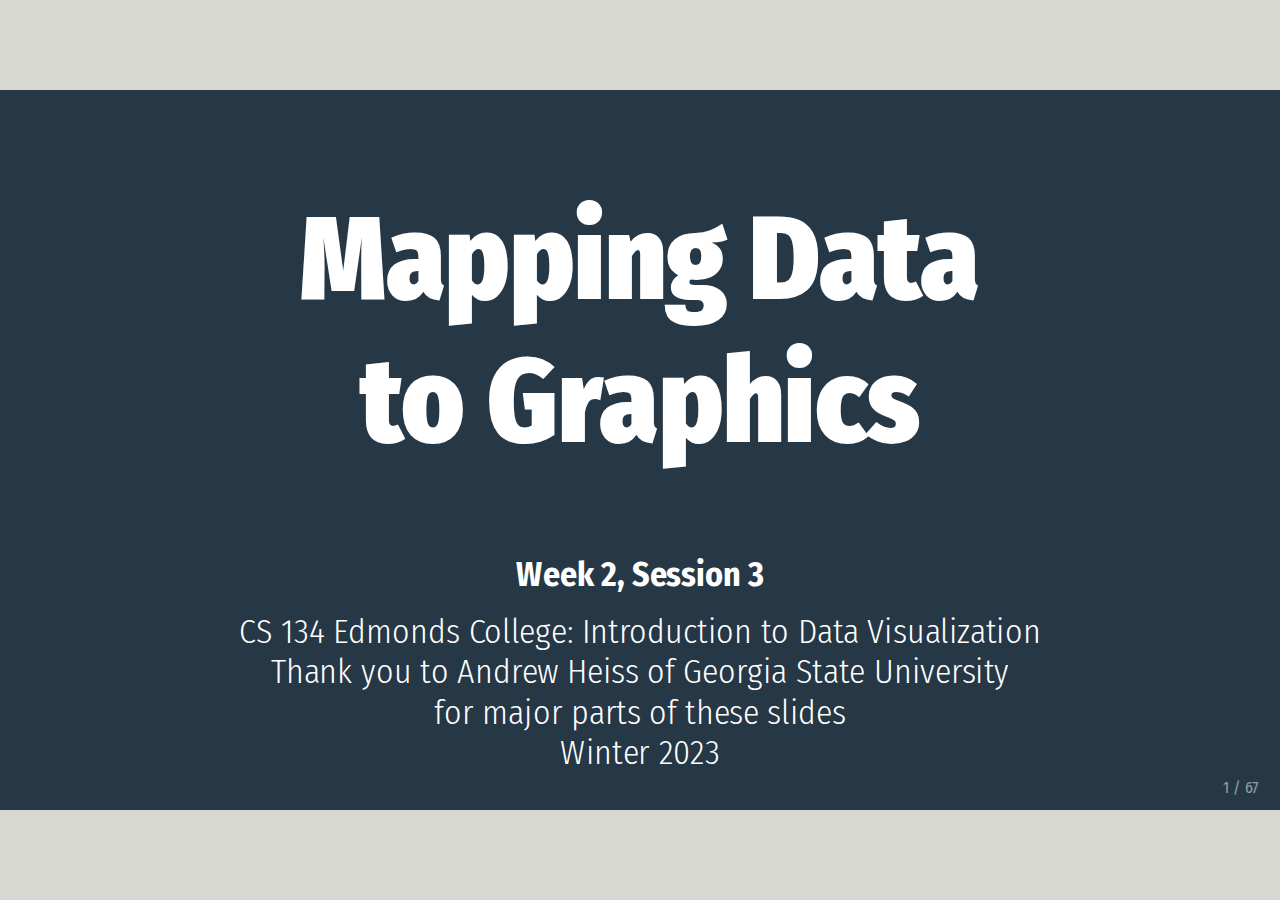
==== commit cd11f356: "updated css colors" ====
--- a/slides/week2-1.html
+++ b/slides/week2-1.html
@@ -1,1564 +1,1564 @@
-<!DOCTYPE html>
-<html lang="" xml:lang="">
-  <head>
-    <title>CS 134 Data Visualization: Week 2, Session 3, Mapping data to graphics</title>
-    <meta charset="utf-8" />
-    <meta name="author" content="Joshua Goldberg  Edmonds College Thank you Andrew Heiss of Georgia State University for major parts of these slides" />
-    <meta name="date" content="2023-01-24" />
-    <script src="libs/header-attrs-2.20/header-attrs.js"></script>
-    <link href="libs/remark-css-0.0.1/default.css" rel="stylesheet" />
-    <link rel="stylesheet" href="css/ath-slides.css" type="text/css" />
-    <link rel="stylesheet" href="css/ath-inferno-fonts.css" type="text/css" />
-    <link rel="stylesheet" href="css/animate.css" type="text/css" />
-  </head>
-  <body>
-    <textarea id="source">
-
-
-
-
-
-
-
-
-class: center middle main-title section-title-4
-
-# Mapping Data&lt;br&gt;to Graphics
-
-.class-info[
-
-**Session 3**
-
-.light[CS 134 Edmonds College: Introduction to Data Visualization&lt;br&gt;
-Thank you to Andrew Heiss of Georgia State University&lt;br&gt;
-for major parts of these slides&lt;br&gt;
-Winter 2023]
-
-]
-
----
-
-name: outline
-class: title title-inv-7
-
-# Plan for today
-
---
-
-.box-4.medium.sp-after-half[Data, aesthetics, &amp; the grammar of graphics]
-
---
-
-.box-2.medium.sp-after-half[Grammatical layers]
-
---
-
-.box-3.medium.sp-after-half[Aesthetics in extra dimensions]
-
---
-
-.box-6.medium[Tidy data]
-
-
----
-
-name: grammar-of-graphics
-class: center middle section-title section-title-4 animated fadeIn
-
-# Data, aesthetics,&lt;br&gt;&amp; the grammar of graphics
-
----
-
-class: bg-full bg-y-75
-background-image: url("img/napoleon-retreat.jpg")
-
-???
-
-Source: [Wikipedia](https://en.wikipedia.org/wiki/File:National_Museum_in_Poznan_-_Przej%C5%9Bcie_przez_Berezyn%C4%99.JPG)
-
----
-
-layout: true
-class: title title-4
-
----
-
-# Long distance!
-
-.center[
-&lt;figure&gt;
-  &lt;img src="img/napoleon-google-maps.png" alt="Moscow to Vilnius" title="Moscow to Vilnius" width="80%"&gt;
-  &lt;figcaption&gt;Moscow to Vilnius&lt;/figcaption&gt;
-&lt;/figure&gt;
-]
-
----
-
-# Very cold!
-
-&lt;img src="week2-1_files/figure-html/minard-temps-1.png" width="864" style="display: block; margin: auto;" /&gt;
-
----
-
-# Lots of people died!
-
-&lt;img src="week2-1_files/figure-html/minard-deaths-1.png" width="468" style="display: block; margin: auto;" /&gt;
-
----
-
-layout: false
-class: bg-full
-background-image: url("img/minard.png")
-
-???
-
-Source: [Wikimedia Commons](https://upload.wikimedia.org/wikipedia/commons/2/29/Minard.png)
-
----
-
-layout: true
-class: title title-4
-
----
-
-# Mapping data to aesthetics
-
-.pull-left.center[
-
-&lt;figure&gt;
-  &lt;img src="img/gg-book.jpg" alt="ZZZ" title="ZZZ" width="55%"&gt;
-&lt;/figure&gt;
-
-]
-
-.pull-right[
-
-.box-inv-4.medium[Aesthetic]
-
-.box-4[Visual property of a graph]
-
-.box-4.sp-after[Position, shape, color, etc.]
-
-.box-inv-4.medium[Data]
-
-.box-4[A column in a dataset]
-
-]
-
----
-
-# Mapping data to aesthetics
-
-&lt;table&gt;
-  &lt;tr&gt;
-    &lt;th class="cell-left"&gt;Data&lt;/th&gt;
-    &lt;th class="cell-left"&gt;Aesthetic&lt;/th&gt;
-    &lt;th class="cell-left"&gt;Graphic/Geometry&lt;/th&gt;
-  &lt;/tr&gt;
-  &lt;tr&gt;
-    &lt;td class="cell-left"&gt;Longitude&lt;/td&gt;
-    &lt;td class="cell-left"&gt;Position (x-axis)&amp;emsp;&lt;/td&gt;
-    &lt;td class="cell-left"&gt;Point&lt;/td&gt;
-  &lt;/tr&gt;
-  &lt;tr&gt;
-    &lt;td class="cell-left"&gt;Latitude&lt;/td&gt;
-    &lt;td class="cell-left"&gt;Position (y-axis)&lt;/td&gt;
-    &lt;td class="cell-left"&gt;Point&lt;/td&gt;
-  &lt;/tr&gt;
-  &lt;tr&gt;
-    &lt;td class="cell-left"&gt;Army size&lt;/td&gt;
-    &lt;td class="cell-left"&gt;Size&lt;/td&gt;
-    &lt;td class="cell-left"&gt;Path&lt;/td&gt;
-  &lt;/tr&gt;
-  &lt;tr&gt;
-    &lt;td class="cell-left"&gt;Army direction&amp;emsp;&lt;/td&gt;
-    &lt;td class="cell-left"&gt;Color&lt;/td&gt;
-    &lt;td class="cell-left"&gt;Path&lt;/td&gt;
-  &lt;/tr&gt;
-  &lt;tr&gt;
-    &lt;td class="cell-left"&gt;Date&lt;/td&gt;
-    &lt;td class="cell-left"&gt;Position (x-axis)&lt;/td&gt;
-    &lt;td class="cell-left"&gt;Line + text&lt;/td&gt;
-  &lt;/tr&gt;
-  &lt;tr&gt;
-    &lt;td class="cell-left"&gt;Temperature&lt;/td&gt;
-    &lt;td class="cell-left"&gt;Position (y-axis)&lt;/td&gt;
-    &lt;td class="cell-left"&gt;Line + text&lt;/td&gt;
-  &lt;/tr&gt;
-&lt;/table&gt;
-
----
-
-# Mapping data to aesthetics
-
-&lt;table&gt;
-  &lt;tr&gt;
-    &lt;th class="cell-left"&gt;Data&lt;/th&gt;
-    &lt;th class="cell-left"&gt;&lt;code class="remark-inline-code"&gt;aes()&lt;/code&gt;&lt;/th&gt;
-    &lt;th class="cell-left"&gt;&lt;code class="remark-inline-code"&gt;geom&lt;/code&gt;&lt;/th&gt;
-  &lt;/tr&gt;
-  &lt;tr&gt;
-    &lt;td class="cell-left"&gt;Longitude&lt;/td&gt;
-    &lt;td class="cell-left"&gt;&lt;code class="remark-inline-code"&gt;x&lt;/code&gt;&lt;/td&gt;
-    &lt;td class="cell-left"&gt;&lt;code class="remark-inline-code"&gt;geom_point()&lt;/code&gt;&lt;/td&gt;
-  &lt;/tr&gt;
-  &lt;tr&gt;
-    &lt;td class="cell-left"&gt;Latitude&lt;/td&gt;
-    &lt;td class="cell-left"&gt;&lt;code class="remark-inline-code"&gt;y&lt;/code&gt;&lt;/td&gt;
-    &lt;td class="cell-left"&gt;&lt;code class="remark-inline-code"&gt;geom_point()&lt;/code&gt;&lt;/td&gt;
-  &lt;/tr&gt;
-  &lt;tr&gt;
-    &lt;td class="cell-left"&gt;Army size&lt;/td&gt;
-    &lt;td class="cell-left"&gt;&lt;code class="remark-inline-code"&gt;size&lt;/code&gt;&lt;/td&gt;
-    &lt;td class="cell-left"&gt;&lt;code class="remark-inline-code"&gt;geom_path()&lt;/code&gt;&lt;/td&gt;
-  &lt;/tr&gt;
-  &lt;tr&gt;
-    &lt;td class="cell-left"&gt;Army direction&amp;emsp;&lt;/td&gt;
-    &lt;td class="cell-left"&gt;&lt;code class="remark-inline-code"&gt;color&lt;/code&gt;&amp;emsp;&lt;/td&gt;
-    &lt;td class="cell-left"&gt;&lt;code class="remark-inline-code"&gt;geom_path()&lt;/code&gt;&lt;/td&gt;
-  &lt;/tr&gt;
-  &lt;tr&gt;
-    &lt;td class="cell-left"&gt;Date&lt;/td&gt;
-    &lt;td class="cell-left"&gt;&lt;code class="remark-inline-code"&gt;x&lt;/code&gt;&lt;/td&gt;
-    &lt;td class="cell-left"&gt;&lt;code class="remark-inline-code"&gt;geom_line() + geom_text()&lt;/code&gt;&lt;/td&gt;
-  &lt;/tr&gt;
-  &lt;tr&gt;
-    &lt;td class="cell-left"&gt;Temperature&lt;/td&gt;
-    &lt;td class="cell-left"&gt;&lt;code class="remark-inline-code"&gt;y&lt;/code&gt;&lt;/td&gt;
-    &lt;td class="cell-left"&gt;&lt;code class="remark-inline-code"&gt;geom_line() + geom_text()&lt;/code&gt;&lt;/td&gt;
-  &lt;/tr&gt;
-&lt;/table&gt;
-
----
-
-# `ggplot()` template
-
-
-
-ggplot(data = &lt;b&gt;&lt;span style="background-color:#CBB5FF"&gt;DATA&lt;/span&gt;&lt;/b&gt;) +
-  &lt;b&gt;&lt;span style="background-color:#FFDFD1"&gt;GEOM_FUNCTION&lt;/span&gt;&lt;/b&gt;(mapping = aes(&lt;b&gt;&lt;span style="background-color:#FFD0CF"&gt;AESTHETIC MAPPINGS&lt;/span&gt;&lt;/b&gt;))
-
---
-
-
-
-ggplot(data = &lt;b&gt;&lt;span style="background-color:#CBB5FF"&gt;troops&lt;/span&gt;&lt;/b&gt;) +
-  &lt;b&gt;&lt;span style="background-color:#FFDFD1"&gt;geom_path&lt;/span&gt;&lt;/b&gt;(mapping = aes(&lt;b&gt;&lt;span style="background-color:#FFD0CF"&gt;x = longitude&lt;/span&gt;&lt;/b&gt;,
-                          &lt;b&gt;&lt;span style="background-color:#FFD0CF"&gt;y = latitude&lt;/span&gt;&lt;/b&gt;,
-                          &lt;b&gt;&lt;span style="background-color:#FFD0CF"&gt;color = direction&lt;/span&gt;&lt;/b&gt;,
-                          &lt;b&gt;&lt;span style="background-color:#FFD0CF"&gt;size = survivors&lt;/span&gt;&lt;/b&gt;))
-
----
-
-layout: false
-
-
-
-.box-4[This is a dataset named `troops`:]
-
-.small[
-
-&lt;table&gt;
- &lt;thead&gt;
-  &lt;tr&gt;
-   &lt;th style="text-align:left;"&gt; longitude &lt;/th&gt;
-   &lt;th style="text-align:left;"&gt; latitude &lt;/th&gt;
-   &lt;th style="text-align:left;"&gt; direction &lt;/th&gt;
-   &lt;th style="text-align:left;"&gt; survivors &lt;/th&gt;
-  &lt;/tr&gt;
- &lt;/thead&gt;
-&lt;tbody&gt;
-  &lt;tr&gt;
-   &lt;td style="text-align:left;"&gt; 24 &lt;/td&gt;
-   &lt;td style="text-align:left;"&gt; 54.9 &lt;/td&gt;
-   &lt;td style="text-align:left;"&gt; A &lt;/td&gt;
-   &lt;td style="text-align:left;"&gt; 340000 &lt;/td&gt;
-  &lt;/tr&gt;
-  &lt;tr&gt;
-   &lt;td style="text-align:left;"&gt; 24.5 &lt;/td&gt;
-   &lt;td style="text-align:left;"&gt; 55 &lt;/td&gt;
-   &lt;td style="text-align:left;"&gt; A &lt;/td&gt;
-   &lt;td style="text-align:left;"&gt; 340000 &lt;/td&gt;
-  &lt;/tr&gt;
-  &lt;tr&gt;
-   &lt;td style="text-align:left;"&gt; … &lt;/td&gt;
-   &lt;td style="text-align:left;"&gt; … &lt;/td&gt;
-   &lt;td style="text-align:left;"&gt; … &lt;/td&gt;
-   &lt;td style="text-align:left;"&gt; … &lt;/td&gt;
-  &lt;/tr&gt;
-&lt;/tbody&gt;
-&lt;/table&gt;
-
-]
-
---
-
-
-
-ggplot(data = &lt;b&gt;&lt;span style="background-color:#CBB5FF"&gt;troops&lt;/span&gt;&lt;/b&gt;) +
-  &lt;b&gt;&lt;span style="background-color:#FFDFD1"&gt;geom_path&lt;/span&gt;&lt;/b&gt;(mapping = aes(&lt;b&gt;&lt;span style="background-color:#FFD0CF"&gt;x = longitude&lt;/span&gt;&lt;/b&gt;,
-                          &lt;b&gt;&lt;span style="background-color:#FFD0CF"&gt;y = latitude&lt;/span&gt;&lt;/b&gt;,
-                          &lt;b&gt;&lt;span style="background-color:#FFD0CF"&gt;color = direction&lt;/span&gt;&lt;/b&gt;,
-                          &lt;b&gt;&lt;span style="background-color:#FFD0CF"&gt;size = survivors&lt;/span&gt;&lt;/b&gt;))
-
----
-
-&lt;img src="week2-1_files/figure-html/show-basic-minard-1.png" width="100%" style="display: block; margin: auto;" /&gt;
-
----
-
-class: bg-full
-background-image: url("img/rosling-tedx.jpg")
-
-???
-
-Source: [New York Times](https://www.nytimes.com/2017/02/09/world/europe/hans-rosling-dead-statistician.html)
-
----
-
-class: bg-full
-background-image: url("img/gapminder-screenshot.png")
-
-???
-
-Source: [Gapminder](https://www.gapminder.org/tools/#$chart-type=bubbles)
-
----
-
-layout: true
-class: title title-4
-
----
-
-# Mapping data to aesthetics
-
-&lt;table&gt;
-  &lt;tr&gt;
-    &lt;th class="cell-left"&gt;Data&lt;/th&gt;
-    &lt;th class="cell-left"&gt;&lt;code class="remark-inline-code"&gt;aes()&lt;/code&gt;&lt;/th&gt;
-    &lt;th class="cell-left"&gt;&lt;code class="remark-inline-code"&gt;geom&lt;/code&gt;&lt;/th&gt;
-  &lt;/tr&gt;
-  &lt;tr&gt;
-    &lt;td class="cell-left"&gt;Wealth (GDP/capita)&lt;/td&gt;
-    &lt;td class="cell-left"&gt;&lt;code class="remark-inline-code"&gt;x&lt;/code&gt;&lt;/td&gt;
-    &lt;td class="cell-left"&gt;&lt;code class="remark-inline-code"&gt;geom_point()&lt;/code&gt;&lt;/td&gt;
-  &lt;/tr&gt;
-  &lt;tr&gt;
-    &lt;td class="cell-left"&gt;Health (Life expectancy)&amp;emsp;&lt;/td&gt;
-    &lt;td class="cell-left"&gt;&lt;code class="remark-inline-code"&gt;y&lt;/code&gt;&lt;/td&gt;
-    &lt;td class="cell-left"&gt;&lt;code class="remark-inline-code"&gt;geom_point()&lt;/code&gt;&lt;/td&gt;
-  &lt;/tr&gt;
-  &lt;tr&gt;
-    &lt;td class="cell-left"&gt;Continent&lt;/td&gt;
-    &lt;td class="cell-left"&gt;&lt;code class="remark-inline-code"&gt;color&lt;/code&gt;&lt;/td&gt;
-    &lt;td class="cell-left"&gt;&lt;code class="remark-inline-code"&gt;geom_point()&lt;/code&gt;&lt;/td&gt;
-  &lt;/tr&gt;
-  &lt;tr&gt;
-    &lt;td class="cell-left"&gt;Population&lt;/td&gt;
-    &lt;td class="cell-left"&gt;&lt;code class="remark-inline-code"&gt;size&lt;/code&gt;&amp;emsp;&lt;/td&gt;
-    &lt;td class="cell-left"&gt;&lt;code class="remark-inline-code"&gt;geom_point()&lt;/code&gt;&lt;/td&gt;
-  &lt;/tr&gt;
-&lt;/table&gt;
-
----
-
-layout: false
-
-
-
-.box-4[This is a dataset named `gapminder_2007`:]
-
-.small[
-
-&lt;table&gt;
- &lt;thead&gt;
-  &lt;tr&gt;
-   &lt;th style="text-align:center;"&gt; country &lt;/th&gt;
-   &lt;th style="text-align:center;"&gt; continent &lt;/th&gt;
-   &lt;th style="text-align:center;"&gt; gdpPercap &lt;/th&gt;
-   &lt;th style="text-align:center;"&gt; lifeExp &lt;/th&gt;
-   &lt;th style="text-align:center;"&gt; pop &lt;/th&gt;
-  &lt;/tr&gt;
- &lt;/thead&gt;
-&lt;tbody&gt;
-  &lt;tr&gt;
-   &lt;td style="text-align:center;"&gt; Afghanistan &lt;/td&gt;
-   &lt;td style="text-align:center;"&gt; Asia &lt;/td&gt;
-   &lt;td style="text-align:center;"&gt; 974.5803384 &lt;/td&gt;
-   &lt;td style="text-align:center;"&gt; 43.828 &lt;/td&gt;
-   &lt;td style="text-align:center;"&gt; 31889923 &lt;/td&gt;
-  &lt;/tr&gt;
-  &lt;tr&gt;
-   &lt;td style="text-align:center;"&gt; Albania &lt;/td&gt;
-   &lt;td style="text-align:center;"&gt; Europe &lt;/td&gt;
-   &lt;td style="text-align:center;"&gt; 5937.029526 &lt;/td&gt;
-   &lt;td style="text-align:center;"&gt; 76.423 &lt;/td&gt;
-   &lt;td style="text-align:center;"&gt; 3600523 &lt;/td&gt;
-  &lt;/tr&gt;
-  &lt;tr&gt;
-   &lt;td style="text-align:center;"&gt; … &lt;/td&gt;
-   &lt;td style="text-align:center;"&gt; … &lt;/td&gt;
-   &lt;td style="text-align:center;"&gt; … &lt;/td&gt;
-   &lt;td style="text-align:center;"&gt; … &lt;/td&gt;
-   &lt;td style="text-align:center;"&gt; … &lt;/td&gt;
-  &lt;/tr&gt;
-&lt;/tbody&gt;
-&lt;/table&gt;
-
-]
-
---
-
-
-
-ggplot(data = &lt;b&gt;&lt;span style="background-color:#CBB5FF"&gt;gapminder_2007&lt;/span&gt;&lt;/b&gt;,
-       mapping = aes(&lt;b&gt;&lt;span style="background-color:#FFD0CF"&gt;x = gdpPercap&lt;/span&gt;&lt;/b&gt;,
-                     &lt;b&gt;&lt;span style="background-color:#FFD0CF"&gt;y = lifeExp&lt;/span&gt;&lt;/b&gt;,
-                     &lt;b&gt;&lt;span style="background-color:#FFD0CF"&gt;color = continent&lt;/span&gt;&lt;/b&gt;,
-                     &lt;b&gt;&lt;span style="background-color:#FFD0CF"&gt;size = pop&lt;/span&gt;&lt;/b&gt;)) +
-  &lt;b&gt;&lt;span style="background-color:#FFDFD1"&gt;geom_point&lt;/span&gt;&lt;/b&gt;() +
-  scale_x_log10()
-
----
-
-layout: true
-class: title title-4
-
----
-
-# Health and wealth
-
-&lt;img src="week2-1_files/figure-html/show-basic-gapminder-1.png" width="100%" style="display: block; margin: auto;" /&gt;
-
----
-
-layout: false
-name: grammatical-layers
-class: center middle section-title section-title-2 animated fadeIn
-
-# Grammatical layers
-
----
-
-layout: true
-class: title title-2
-
----
-
-# Grammar components as layers
-
-.pull-left[
-.box-inv-2[So far we know about data, aesthetics, and geometries]
-
-.box-inv-2[Think of these&lt;br&gt;components as **layers**]
-
-.box-inv-2[Add them to foundational `ggplot()` with `+`]
-]
-
-.pull-right[
-
-&amp;nbsp;
-
-![](img/ggplot-layers-short@4x.png)
-]
-
-???
-
-Layer analogy borrowed from [Thomas Lin Pedersen](https://www.data-imaginist.com/) and his ["Drawing Anything with ggplot2" workshop](https://github.com/thomasp85/ggplot2_workshop).
-
----
-
-# Possible aesthetics
-
-.pull-left-3[
-
-.box-inv-2.small[`color` (discrete)]
-
-&lt;img src="week2-1_files/figure-html/aes-color-discrete-1.png" width="100%" style="display: block; margin: auto;" /&gt;
-
-.box-inv-2.small[`color` (continuous)]
-
-&lt;img src="week2-1_files/figure-html/aes-color-continuous-1.png" width="100%" style="display: block; margin: auto;" /&gt;
-]
-
-.pull-middle-3[
-
-.box-inv-2.small[`size`]
-
-&lt;img src="week2-1_files/figure-html/aes-size-1.png" width="100%" style="display: block; margin: auto;" /&gt;
-
-.box-inv-2.small[`fill`]
-
-&lt;img src="week2-1_files/figure-html/aes-fill-1.png" width="100%" style="display: block; margin: auto;" /&gt;
-]
-
-.pull-right-3[
-
-.box-inv-2.small[`shape`]
-
-&lt;img src="week2-1_files/figure-html/aes-shape-1.png" width="100%" style="display: block; margin: auto;" /&gt;
-
-.box-inv-2.small[`alpha`]
-
-&lt;img src="week2-1_files/figure-html/aes-alpha-1.png" width="100%" style="display: block; margin: auto;" /&gt;
-]
-
----
-
-# Possible geoms
-
-&lt;table&gt;
-  &lt;tr&gt;
-    &lt;th class="cell-left"&gt;&lt;/th&gt;
-    &lt;th class="cell-left"&gt;Example geom&lt;/th&gt;
-    &lt;th class="cell-left"&gt;What it makes&lt;/th&gt;
-  &lt;/tr&gt;
-  &lt;tr&gt;
-    &lt;td class="cell-left"&gt;&lt;img src="img/geom_bar.png"&gt;&lt;/td&gt;
-    &lt;td class="cell-left"&gt;&lt;code class="remark-inline-code"&gt;geom_col()&lt;/code&gt;&lt;/td&gt;
-    &lt;td class="cell-left"&gt;Bar charts&lt;/td&gt;
-  &lt;/tr&gt;
-  &lt;tr&gt;
-    &lt;td class="cell-left"&gt;&lt;img src="img/geom_text.png"&gt;&lt;/td&gt;
-    &lt;td class="cell-left"&gt;&lt;code class="remark-inline-code"&gt;geom_text()&lt;/code&gt;&lt;/td&gt;
-    &lt;td class="cell-left"&gt;Text&lt;/td&gt;
-  &lt;/tr&gt;
-  &lt;tr&gt;
-    &lt;td class="cell-left"&gt;&lt;img src="img/geom_point.png"&gt;&lt;/td&gt;
-    &lt;td class="cell-left"&gt;&lt;code class="remark-inline-code"&gt;geom_point()&lt;/code&gt;&lt;/td&gt;
-    &lt;td class="cell-left"&gt;Points&lt;/td&gt;
-  &lt;/tr&gt;
-  &lt;tr&gt;
-    &lt;td class="cell-left"&gt;&lt;img src="img/geom_boxplot.png"&gt;&lt;/td&gt;
-    &lt;td class="cell-left"&gt;&lt;code class="remark-inline-code"&gt;geom_boxplot()&lt;/code&gt;&amp;emsp;&lt;/td&gt;
-    &lt;td class="cell-left"&gt;Boxplots&lt;/td&gt;
-  &lt;/tr&gt;
-  &lt;tr&gt;
-    &lt;td class="cell-left"&gt;&lt;img src="img/geom_sf.png"&gt;&lt;/td&gt;
-    &lt;td class="cell-left"&gt;&lt;code class="remark-inline-code"&gt;geom_sf()&lt;/code&gt;&lt;/td&gt;
-    &lt;td class="cell-left"&gt;Maps&lt;/td&gt;
-  &lt;/tr&gt;
-&lt;/table&gt;
-
----
-
-# Possible geoms
-
-.box-inv-2[There are dozens of possible geoms and&lt;br&gt;each class session will cover different ones.]
-
-.box-2[See [the **ggplot2** documentation](https://ggplot2.tidyverse.org/reference/index.html#section-layer-geoms) for&lt;br&gt;complete examples of all the different geom layers]
-
----
-
-# Additional layers
-
-.pull-left[
-.box-inv-2[There are many of other grammatical layers we can use to describe graphs!]
-
-.box-inv-2[We sequentially add layers onto the foundational `ggplot()` plot to create complex figures]
-]
-
-.pull-right[
-![](img/ggplot-layers@4x.png)
-]
-
----
-
-# Scales
-
-.box-inv-2[Scales change the properties of the variable mapping]
-
-&lt;table&gt;
-  &lt;tr&gt;
-    &lt;th class="cell-left"&gt;Example layer&lt;/th&gt;
-    &lt;th class="cell-left"&gt;What it does&lt;/th&gt;
-  &lt;/tr&gt;
-  &lt;tr&gt;
-    &lt;td class="cell-left"&gt;&lt;code class="remark-inline-code"&gt;scale_x_continuous()&lt;/code&gt;&lt;/td&gt;
-    &lt;td class="cell-left"&gt;Make the x-axis continuous&lt;/td&gt;
-  &lt;/tr&gt;
-  &lt;tr&gt;
-    &lt;td class="cell-left"&gt;&lt;code class="remark-inline-code"&gt;scale_x_continuous(breaks = 1:5)&amp;ensp;&lt;/code&gt;&lt;/td&gt;
-    &lt;td class="cell-left"&gt;Manually specify axis ticks&lt;/td&gt;
-  &lt;/tr&gt;
-  &lt;tr&gt;
-    &lt;td class="cell-left"&gt;&lt;code class="remark-inline-code"&gt;scale_x_log10()&lt;/code&gt;&lt;/td&gt;
-    &lt;td class="cell-left"&gt;Log the x-axis&lt;/td&gt;
-  &lt;/tr&gt;
-  &lt;tr&gt;
-    &lt;td class="cell-left"&gt;&lt;code class="remark-inline-code"&gt;scale_color_gradient()&lt;/code&gt;&lt;/td&gt;
-    &lt;td class="cell-left"&gt;Use a gradient&lt;/td&gt;
-  &lt;/tr&gt;
-  &lt;tr&gt;
-    &lt;td class="cell-left"&gt;&lt;code class="remark-inline-code"&gt;scale_fill_viridis_d()&lt;/code&gt;&lt;/td&gt;
-    &lt;td class="cell-left"&gt;Fill with discrete viridis colors&lt;/td&gt;
-  &lt;/tr&gt;
-&lt;/table&gt;
-
----
-
-# Scales
-
-.pull-left[
-
-.box-inv-2.small[`scale_x_log10()`]
-
-&lt;img src="week2-1_files/figure-html/scale-example-1-1.png" width="100%" style="display: block; margin: auto;" /&gt;
-]
-
---
-
-.pull-right[
-
-.box-inv-2.small[`scale_color_viridis_d()`]
-
-&lt;img src="week2-1_files/figure-html/scale-example-2-1.png" width="100%" style="display: block; margin: auto;" /&gt;
-]
-
----
-
-# Facets
-
-.box-inv-2[Facets show subplots for different subsets of data]
-
-&lt;table&gt;
-  &lt;tr&gt;
-    &lt;th class="cell-left"&gt;Example layer&lt;/th&gt;
-    &lt;th class="cell-left"&gt;What it does&lt;/th&gt;
-  &lt;/tr&gt;
-  &lt;tr&gt;
-    &lt;td class="cell-left"&gt;&lt;code class="remark-inline-code"&gt;facet_wrap(vars(continent))&lt;/code&gt;&lt;/td&gt;
-    &lt;td class="cell-left"&gt;Plot for each continent&lt;/td&gt;
-  &lt;/tr&gt;
-  &lt;tr&gt;
-    &lt;td class="cell-left"&gt;&lt;code class="remark-inline-code"&gt;facet_wrap(vars(continent, year))&lt;/code&gt;&amp;emsp;&lt;/td&gt;
-    &lt;td class="cell-left"&gt;Plot for each continent/year&lt;/td&gt;
-  &lt;/tr&gt;
-  &lt;tr&gt;
-    &lt;td class="cell-left"&gt;&lt;code class="remark-inline-code"&gt;facet_wrap(..., ncol = 1)&lt;/code&gt;&lt;/td&gt;
-    &lt;td class="cell-left"&gt;Put all facets in one column&lt;/td&gt;
-  &lt;/tr&gt;
-  &lt;tr&gt;
-    &lt;td class="cell-left"&gt;&lt;code class="remark-inline-code"&gt;facet_wrap(..., nrow = 1)&lt;/code&gt;&lt;/td&gt;
-    &lt;td class="cell-left"&gt;Put all facets in one row&lt;/td&gt;
-  &lt;/tr&gt;
-&lt;/table&gt;
-
----
-
-# Facets
-
-.pull-left[
-
-.box-inv-2.small[`facet_wrap(vars(continent))`]
-
-&lt;img src="week2-1_files/figure-html/facet-example-1-1.png" width="100%" style="display: block; margin: auto;" /&gt;
-]
-
---
-
-.pull-right[
-
-.box-inv-2.small[`facet_wrap(vars(continent, year))`]
-
-&lt;img src="week2-1_files/figure-html/facet-example-2-1.png" width="100%" style="display: block; margin: auto;" /&gt;
-]
-
----
-
-# Coordinates
-
-.box-inv-2[Change the coordinate system]
-
-&lt;table&gt;
-  &lt;tr&gt;
-    &lt;th class="cell-left"&gt;Example layer&lt;/th&gt;
-    &lt;th class="cell-left"&gt;What it does&lt;/th&gt;
-  &lt;/tr&gt;
-  &lt;tr&gt;
-    &lt;td class="cell-left"&gt;&lt;code class="remark-inline-code"&gt;coord_cartesian()&lt;/code&gt;&lt;/td&gt;
-    &lt;td class="cell-left"&gt;Plot for each continent&lt;/td&gt;
-  &lt;/tr&gt;
-  &lt;tr&gt;
-    &lt;td class="cell-left"&gt;&lt;code class="remark-inline-code"&gt;coord_cartesian(ylim = c(1, 10))&lt;/code&gt;&amp;emsp;&lt;/td&gt;
-    &lt;td class="cell-left"&gt;Zoom in where y is 1–10&lt;/td&gt;
-  &lt;/tr&gt;
-  &lt;tr&gt;
-    &lt;td class="cell-left"&gt;&lt;code class="remark-inline-code"&gt;coord_flip()&lt;/code&gt;&lt;/td&gt;
-    &lt;td class="cell-left"&gt;Switch x and y&lt;/td&gt;
-  &lt;/tr&gt;
-  &lt;tr&gt;
-    &lt;td class="cell-left"&gt;&lt;code class="remark-inline-code"&gt;coord_polar()&lt;/code&gt;&lt;/td&gt;
-    &lt;td class="cell-left"&gt;Use circular polar system&lt;/td&gt;
-  &lt;/tr&gt;
-&lt;/table&gt;
-
----
-
-# Coordinates
-
-.pull-left[
-
-.box-inv-2.small[`coord_cartesian(ylim = c(70, 80), xlim = c(10000, 30000))`]
-
-&lt;img src="week2-1_files/figure-html/coord-example-1-1.png" width="100%" style="display: block; margin: auto;" /&gt;
-]
-
---
-
-.pull-right[
-
-.box-inv-2.small[`coord_flip()`]
-
-&lt;img src="week2-1_files/figure-html/coord-example-2-1.png" width="100%" style="display: block; margin: auto;" /&gt;
-]
-
----
-
-# Labels
-
-.box-inv-2[Add labels to the plot with a single `labs()` layer]
-
-&lt;table&gt;
-  &lt;tr&gt;
-    &lt;th class="cell-left"&gt;Example layer&lt;/th&gt;
-    &lt;th class="cell-left"&gt;What it does&lt;/th&gt;
-  &lt;/tr&gt;
-  &lt;tr&gt;
-    &lt;td class="cell-left"&gt;&lt;code class="remark-inline-code"&gt;labs(title = "Neat title")&lt;/code&gt;&lt;/td&gt;
-    &lt;td class="cell-left"&gt;Title&lt;/td&gt;
-  &lt;/tr&gt;
-  &lt;tr&gt;
-    &lt;td class="cell-left"&gt;&lt;code class="remark-inline-code"&gt;labs(caption = "Something")&lt;/td&gt;
-    &lt;td class="cell-left"&gt;Caption&lt;/td&gt;
-  &lt;/tr&gt;
-  &lt;tr&gt;
-    &lt;td class="cell-left"&gt;&lt;code class="remark-inline-code"&gt;labs(y = "Something")&lt;/td&gt;
-    &lt;td class="cell-left"&gt;y-axis&lt;/td&gt;
-  &lt;/tr&gt;
-  &lt;tr&gt;
-    &lt;td class="cell-left"&gt;&lt;code class="remark-inline-code"&gt;labs(size = "Population")&lt;/code&gt;&lt;/td&gt;
-    &lt;td class="cell-left"&gt;Title of size legend&lt;/td&gt;
-  &lt;/tr&gt;
-&lt;/table&gt;
-
----
-
-# Labels
-
-.left-code[
-
-```r
-ggplot(gapminder_2007, 
-       aes(x = gdpPercap, y = lifeExp, 
-           color = continent, size = pop)) +
-  geom_point() +
-  scale_x_log10() +
-  labs(title = "Health and wealth grow together",
-       subtitle = "Data from 2007",
-       x = "Wealth (GDP per capita)",
-       y = "Health (life expectancy)",
-       color = "Continent",
-       size = "Population",
-       caption = "Source: The Gapminder Project")
-```
-]
-
-.right-plot[
-![](week2-1_files/figure-html/labels-example-1.png)
-]
-
----
-
-# Theme
-
-.box-inv-2[Change the appearance of anything in the plot]
-
-.box-2[There are many built-in themes]
-
-&lt;table&gt;
-  &lt;tr&gt;
-    &lt;th class="cell-left"&gt;Example layer&lt;/th&gt;
-    &lt;th class="cell-left"&gt;What it does&lt;/th&gt;
-  &lt;/tr&gt;
-  &lt;tr&gt;
-    &lt;td class="cell-left"&gt;&lt;code class="remark-inline-code"&gt;theme_grey()&lt;/code&gt;&lt;/td&gt;
-    &lt;td class="cell-left"&gt;Default grey background&lt;/td&gt;
-  &lt;/tr&gt;
-  &lt;tr&gt;
-    &lt;td class="cell-left"&gt;&lt;code class="remark-inline-code"&gt;theme_bw()&lt;/td&gt;
-    &lt;td class="cell-left"&gt;Black and white&lt;/td&gt;
-  &lt;/tr&gt;
-  &lt;tr&gt;
-    &lt;td class="cell-left"&gt;&lt;code class="remark-inline-code"&gt;theme_dark()&lt;/td&gt;
-    &lt;td class="cell-left"&gt;Dark&lt;/td&gt;
-  &lt;/tr&gt;
-  &lt;tr&gt;
-    &lt;td class="cell-left"&gt;&lt;code class="remark-inline-code"&gt;theme_minimal()&lt;/code&gt;&lt;/td&gt;
-    &lt;td class="cell-left"&gt;Minimal&lt;/td&gt;
-  &lt;/tr&gt;
-&lt;/table&gt;
-
----
-
-# Theme
-
-.pull-left[
-
-.box-inv-2.small[`theme_dark()`]
-
-&lt;img src="week2-1_files/figure-html/theme-example-1-1.png" width="100%" style="display: block; margin: auto;" /&gt;
-]
-
---
-
-.pull-right[
-
-.box-inv-2.small[`theme_minimal()`]
-
-&lt;img src="week2-1_files/figure-html/theme-example-2-1.png" width="100%" style="display: block; margin: auto;" /&gt;
-]
-
----
-
-# Theme
-
-.box-inv-2[There are collections of pre-built themes online,&lt;br&gt;like [the **ggthemes** package](https://jrnold.github.io/ggthemes/)]
-
-.center[
-&lt;figure&gt;
-  &lt;img src="img/ggthemes.png" alt="ggthemes" title="ggthemes" width="45%"&gt;
-&lt;/figure&gt;
-]
-
----
-
-# Theme
-
-.box-inv-2[Organizations often make their own custom themes, [like the BBC](https://bbc.github.io/rcookbook/)]
-
-.center[
-&lt;figure&gt;
-  &lt;img src="img/bbc-cookbook.png" alt="ggthemes" title="ggthemes" width="80%"&gt;
-&lt;/figure&gt;
-]
-
----
-
-# Theme options
-
-.box-inv-2[Make theme adjustments with `theme()`]
-
-.box-2[There are a billion options here!&lt;br&gt;We have a whole class session dedicated to this!]
-
-
-```r
-theme_bw() + 
-theme(legend.position = "bottom",
-      plot.title = element_text(face = "bold"),
-      panel.grid = element_blank(),
-      axis.title.y = element_text(face = "italic"))
-```
-
----
-
-# So many possibilities!
-
-.pull-left[
-![](img/ggplot-layers@4x.png)
-]
-
-.pull-right[
-.box-inv-2[These were just a few examples of layers!]
-
-.box-2[See [the **ggplot2** documentation](https://ggplot2.tidyverse.org/reference/index.html) for&lt;br&gt;complete examples of everything you can do]
-]
-
----
-
-# Putting it all together
-
-.box-inv-2.medium[We can build a plot sequentially&lt;br&gt;to see how each grammatical layer&lt;br&gt;changes the appearance]
-
----
-
-layout: false
-
-.left-code[
-.box-2[Start with data and aesthetics]
-
-
-```r
-*ggplot(data = mpg,
-*      mapping = aes(x = displ,
-*                    y = hwy,
-*                    color = drv))
-```
-]
-
-.right-plot[
-![](week2-1_files/figure-html/mpg-layers-1-1.png)
-]
-
----
-
-.left-code[
-.box-2[Add a point geom]
-
-
-```r
-ggplot(data = mpg,
-       mapping = aes(x = displ,
-                     y = hwy,
-                     color = drv)) +
-* geom_point()
-```
-]
-
-.right-plot[
-![](week2-1_files/figure-html/mpg-layers-2-1.png)
-]
-
----
-
-.left-code[
-.box-2[Add a smooth geom]
-
-
-```r
-ggplot(data = mpg,
-       mapping = aes(x = displ,
-                     y = hwy,
-                     color = drv)) +
-  geom_point() +
-* geom_smooth()
-```
-]
-
-.right-plot[
-![](week2-1_files/figure-html/mpg-layers-3-1.png)
-]
-
----
-
-.left-code[
-.box-2[Make it straight]
-
-
-```r
-ggplot(data = mpg,
-       mapping = aes(x = displ,
-                     y = hwy,
-                     color = drv)) +
-  geom_point() +
-* geom_smooth(method = "lm")
-```
-]
-
-.right-plot[
-![](week2-1_files/figure-html/mpg-layers-4-1.png)
-]
-
----
-
-.left-code[
-.box-2[Use a viridis color scale]
-
-
-```r
-ggplot(data = mpg,
-       mapping = aes(x = displ,
-                     y = hwy,
-                     color = drv)) +
-  geom_point() +
-  geom_smooth(method = "lm") +
-* scale_color_viridis_d()
-```
-]
-
-.right-plot[
-![](week2-1_files/figure-html/mpg-layers-5-1.png)
-]
-
----
-
-.left-code[
-.box-2[Facet by drive]
-
-
-```r
-ggplot(data = mpg,
-       mapping = aes(x = displ,
-                     y = hwy,
-                     color = drv)) +
-  geom_point() +
-  geom_smooth(method = "lm") +
-  scale_color_viridis_d() +
-* facet_wrap(vars(drv), ncol = 1)
-```
-]
-
-.right-plot[
-![](week2-1_files/figure-html/mpg-layers-6-1.png)
-]
-
----
-
-.left-code[
-.box-2[Add labels]
-
-
-```r
-ggplot(data = mpg,
-       mapping = aes(x = displ,
-                     y = hwy,
-                     color = drv)) +
-  geom_point() +
-  geom_smooth(method = "lm") +
-  scale_color_viridis_d() +
-  facet_wrap(vars(drv), ncol = 1) +
-* labs(x = "Displacement", y = "Highway MPG",
-*      color = "Drive",
-*      title = "Heavier cars get lower mileage",
-*      subtitle = "Displacement indicates weight(?)",
-*      caption = "I know nothing about cars")
-```
-]
-
-.right-plot[
-![](week2-1_files/figure-html/mpg-layers-7-1.png)
-]
-
----
-
-.left-code[
-.box-2[Add a theme]
-
-
-```r
-ggplot(data = mpg,
-       mapping = aes(x = displ,
-                     y = hwy,
-                     color = drv)) +
-  geom_point() +
-  geom_smooth(method = "lm") +
-  scale_color_viridis_d() +
-  facet_wrap(vars(drv), ncol = 1) +
-  labs(x = "Displacement", y = "Highway MPG",
-       color = "Drive", 
-       title = "Heavier cars get lower mileage",
-       subtitle = "Displacement indicates weight(?)",
-       caption = "I know nothing about cars") +
-* theme_bw()
-```
-]
-
-.right-plot[
-![](week2-1_files/figure-html/mpg-layers-8-1.png)
-]
-
----
-
-.left-code[
-.box-2[Modify the theme]
-
-
-```r
-ggplot(data = mpg, 
-       mapping = aes(x = displ,
-                     y = hwy,
-                     color = drv)) +
-  geom_point() +
-  geom_smooth(method = "lm") +
-  scale_color_viridis_d() +
-  facet_wrap(vars(drv), ncol = 1) +
-  labs(x = "Displacement", y = "Highway MPG",
-       color = "Drive", 
-       title = "Heavier cars get lower mileage",
-       subtitle = "Displacement indicates weight(?)",
-       caption = "I know nothing about cars") +
-  theme_bw() +
-* theme(legend.position = "bottom",
-*       plot.title = element_text(face = "bold"))
-```
-]
-
-.right-plot[
-![](week2-1_files/figure-html/mpg-layers-9-1.png)
-]
-
----
-
-.left-code[
-.box-2[Finished!]
-
-
-```r
-ggplot(data = mpg, 
-       mapping = aes(x = displ,
-                     y = hwy,
-                     color = drv)) +
-  geom_point() +
-  geom_smooth(method = "lm") + 
-  scale_color_viridis_d() +
-  facet_wrap(vars(drv), ncol = 1) +
-  labs(x = "Displacement", y = "Highway MPG",
-       color = "Drive", 
-       title = "Heavier cars get lower mileage",
-       subtitle = "Displacement indicates weight(?)",
-       caption = "I know nothing about cars") +
-  theme_bw() +
-  theme(legend.position = "bottom",
-        plot.title = element_text(face = "bold"))
-```
-]
-
-.right-plot[
-![](week2-1_files/figure-html/mpg-layers-finished-1.png)
-]
-
----
-
-layout: true
-class: title title-2
-
----
-
-# A true grammar
-
-.pull-left[
-.box-inv-2[With the grammar of graphics, we don't talk about specific chart *types*]
-
-.box-2.small[Hunt through Excel menus for a stacked bar chart and manually reshape your data to work with it]
-]
-
-.pull-right[
-.center[
-&lt;figure&gt;
-  &lt;img src="img/excel-chart-types.png" alt="Excel chart types" title="Excel chart types" width="78%"&gt;
-&lt;/figure&gt;
-]
-]
-
----
-
-# A true grammar
-
-.pull-left[
-.box-inv-2[With the grammar of graphics, we *do* talk about specific chart *elements*]
-
-.box-2.small[Map a column to the x-axis, fill by a different variable, and `geom_col()` to get stacked bars]
-
-.box-2.small[Geoms can be interchangable&lt;br&gt;(e.g. switch `geom_violin()` to `geom_boxplot()`)]
-]
-
-.pull-right[
-.center[
-&lt;figure&gt;
-  &lt;img src="img/ggplot-layers@4x.png" alt="Grammar of graphics layers" title="Grammar of graphics layers" width="100%"&gt;
-&lt;/figure&gt;
-]
-]
-
----
-
-# Describing graphs with the grammar
-
-.left-code[
-.box-2.small[Map wealth to the x-axis, health to the y-axis, add points, color by continent, size by population, scale the y-axis with a log, and facet by year]
-
-
-```r
-ggplot(data = filter(gapminder, year %in% c(2002, 2007)), 
-       mapping = aes(x = gdpPercap,
-                     y = lifeExp,
-                     color = continent,
-                     size = pop)) +
-  geom_point() +
-  scale_x_log10() + 
-  facet_wrap(vars(year), ncol = 1)
-```
-]
-
-.right-plot[
-![](week2-1_files/figure-html/describe-1-1.png)
-]
-
----
-
-# Describing graphs with the grammar
-
-.left-code[
-.box-2.small[Map health to the x-axis, add a histogram with bins for every 5 years, fill and facet by continent]
-
-
-```r
-ggplot(data = gapminder_2007, 
-       mapping = aes(x = lifeExp,
-                     fill = continent)) +
-  geom_histogram(binwidth = 5, 
-                 color = "white") +
-  guides(fill = "none") +  # Turn off legend
-  facet_wrap(vars(continent))
-```
-]
-
-.right-plot[
-![](week2-1_files/figure-html/describe-2-1.png)
-]
-
----
-
-# Describing graphs with the grammar
-
-.left-code[
-.box-2.small[Map continent to the x-axis, health to the y-axis, add violin plots and semi-transparent boxplots, fill by continent]
-
-
-```r
-ggplot(data = gapminder, 
-       mapping = aes(x = continent,
-                     y = lifeExp,
-                     fill = continent)) +
-  geom_violin() +
-  geom_boxplot(alpha = 0.5) +
-  guides(fill = "none")  # Turn off legend
-```
-]
-
-.right-plot[
-![](week2-1_files/figure-html/describe-3-1.png)
-]
-
----
-
-layout: false
-name: extra-dimensions
-class: center middle section-title section-title-3 animated fadeIn
-
-# Aesthetics in&lt;br&gt;extra dimensions
-
----
-
-layout: true
-class: title title-3
-
----
-
-# Time
-
-.left-code[
-.box-inv-3[Use **gganimate** to map variables to a time aesthetic]
-
-
-```r
-ggplot(gapminder, aes(x = gdpPercap, y = lifeExp, 
-                      size = pop, color = country)) +
-  geom_point(alpha = 0.7) +
-  scale_size(range = c(2, 12)) +
-  scale_x_log10(labels = scales::dollar) +
-  guides(size = "none", color = "none") +
-  facet_wrap(~continent) +
-  # Special gganimate stuff
-  labs(title = 'Year: {frame_time}', x = 'GDP per capita', y = 'life expectancy') +
-  transition_time(year) +
-  ease_aes('linear')
-```
-]
-
-.right-plot[
-![](img/gapminder.gif)
-]
-
----
-
-# Sound
-
-.box-inv-3[Visualize internal rhyming schemes in music]
-
-.box-3.small[&lt;http://graphics.wsj.com/hamilton/&gt;]
-
-.center[
-&lt;figure&gt;
-  &lt;img src="img/hamilton.png" alt="Daveed Diggs in 'Washington On Your Side'" title="Daveed Diggs in 'Washington On Your Side'" width="60%"&gt;
-&lt;/figure&gt;
-]
-
----
-
-layout: false
-
-.center[
-&lt;figure&gt;
-  &lt;img src="img/hamilton-1.png" alt="Daveed Diggs in 'Washington On Your Side'" title="Daveed Diggs in 'Washington On Your Side'" width="75%"&gt;
-&lt;/figure&gt;
-
-&lt;figure&gt;
-  &lt;img src="img/hamilton-2.png" alt="Kendrick Lamar in 'good kid, m.A.A.d city'" title="Kendrick Lamar in 'good kid, m.A.A.d city'" width="75%"&gt;
-&lt;/figure&gt;
-]
-
----
-
-layout: true
-class: title title-3
-
----
-
-# Animation, time, and sound
-
-.center[
-&lt;iframe width="800" height="450" src="https://www.youtube.com/embed/__Jgp18tCnE" frameborder="0" allow="accelerometer; autoplay; encrypted-media; gyroscope; picture-in-picture" allowfullscreen&gt;&lt;/iframe&gt;
-]
-
-???
-
-Erika Navarro for the Weather Channel: &lt;https://www.pewtrusts.org/en/research-and-analysis/articles/2018/12/03/the-weather-channel-uses-animation-to-show-dangers-of-storm-surge&gt;
-
----
-
-layout: false
-name: tidy-data
-class: center middle section-title section-title-6 animated fadeIn
-
-# Tidy data
-
----
-
-layout: true
-class: title title-6
-
----
-
-# Data shapes
-
-.box-inv-6.medium[For `ggplot()` to work,&lt;br&gt;your data needs to be in a **tidy** format]
-
---
-
-.box-6[This doesn't mean that it's clean—&lt;br&gt;it refers to the *structure* of the data]
-
---
-
-.box-6[All the packages in the **tidyverse** work best with&lt;br&gt;tidy data; that why it's called that!]
-
----
-
-# Tidy data
-
-.box-inv-6[Each variable has its own column]
-
---
-
-.box-inv-6[Each observation has its own row]
-
---
-
-.box-inv-6[Each value has its own cell]
-
---
-
-.center[
-&lt;figure&gt;
-  &lt;img src="img/tidy-1.png" alt="Tidy data" title="Tidy data" width="70%"&gt;
-  &lt;figcaption&gt;&lt;a href="https://r4ds.had.co.nz/tidy-data.html"&gt;From chapter 12 of &lt;em&gt;R for Data Science&lt;/em&gt;&lt;/a&gt;&lt;/figcaption&gt;
-&lt;/figure&gt;
-]
-
----
-
-# Untidy data example
-
-.box-inv-6[Real world data is often untidy, like this:]
-
-.center[
-&lt;figure&gt;
-  &lt;img src="img/untidy-example.png" alt="Example of untidy data" title="Example of untidy data" width="60%"&gt;
-&lt;/figure&gt;
-]
-
----
-
-# Tidy data example
-
-.box-inv-6[Here's the tidy version of that same data:]
-
-.center[
-&lt;figure&gt;
-  &lt;img src="img/tidy-example.png" alt="Example of tidy data" title="Example of tidy data" width="50%"&gt;
-&lt;/figure&gt;
-]
-
-.box-6[This is plottable!]
-
----
-
-# Wide vs. long
-
-.box-inv-6[Tidy data is also called "long" data]
-
-.center[
-&lt;figure&gt;
-  &lt;img src="img/original-dfs-tidy.png" alt="Example of tidy data" title="Example of tidy data" width="50%"&gt;
-&lt;/figure&gt;
-]
-
-???
-
-Figure by Garrick Aden-Buie in [**tidyexplain**](https://github.com/gadenbuie/tidyexplain)
-
----
-
-# Moving from wide to long
-
-.box-inv-6.tiny[Nowadays, `gather()` is called `pivot_longer()` and `spread()` is called `pivot_wider()`]
-
-.center[
-&lt;img src="img/tidyr-spread-gather.gif" alt="Moving from wide to long" title="Moving from wide to long" width="35%"&gt;
-]
-
-???
-
-Figure by Garrick Aden-Buie in [**tidyexplain**](https://github.com/gadenbuie/tidyexplain)
-
---
-    </textarea>
-<style data-target="print-only">@media screen {.remark-slide-container{display:block;}.remark-slide-scaler{box-shadow:none;}}</style>
-<script src="libs/remark-latest.min.js"></script>
-<script>var slideshow = remark.create({
-"highlightStyle": "github",
-"highlightLines": true,
-"countIncrementalSlides": false,
-"ratio": "16:9",
-"navigation": {
-"scroll": false
-}
-});
-if (window.HTMLWidgets) slideshow.on('afterShowSlide', function (slide) {
-  window.dispatchEvent(new Event('resize'));
-});
-(function(d) {
-  var s = d.createElement("style"), r = d.querySelector(".remark-slide-scaler");
-  if (!r) return;
-  s.type = "text/css"; s.innerHTML = "@page {size: " + r.style.width + " " + r.style.height +"; }";
-  d.head.appendChild(s);
-})(document);
-
-(function(d) {
-  var el = d.getElementsByClassName("remark-slides-area");
-  if (!el) return;
-  var slide, slides = slideshow.getSlides(), els = el[0].children;
-  for (var i = 1; i < slides.length; i++) {
-    slide = slides[i];
-    if (slide.properties.continued === "true" || slide.properties.count === "false") {
-      els[i - 1].className += ' has-continuation';
-    }
-  }
-  var s = d.createElement("style");
-  s.type = "text/css"; s.innerHTML = "@media print { .has-continuation { display: none; } }";
-  d.head.appendChild(s);
-})(document);
-// delete the temporary CSS (for displaying all slides initially) when the user
-// starts to view slides
-(function() {
-  var deleted = false;
-  slideshow.on('beforeShowSlide', function(slide) {
-    if (deleted) return;
-    var sheets = document.styleSheets, node;
-    for (var i = 0; i < sheets.length; i++) {
-      node = sheets[i].ownerNode;
-      if (node.dataset["target"] !== "print-only") continue;
-      node.parentNode.removeChild(node);
-    }
-    deleted = true;
-  });
-})();
-// add `data-at-shortcutkeys` attribute to <body> to resolve conflicts with JAWS
-// screen reader (see PR #262)
-(function(d) {
-  let res = {};
-  d.querySelectorAll('.remark-help-content table tr').forEach(tr => {
-    const t = tr.querySelector('td:nth-child(2)').innerText;
-    tr.querySelectorAll('td:first-child .key').forEach(key => {
-      const k = key.innerText;
-      if (/^[a-z]$/.test(k)) res[k] = t;  // must be a single letter (key)
-    });
-  });
-  d.body.setAttribute('data-at-shortcutkeys', JSON.stringify(res));
-})(document);
-(function() {
-  "use strict"
-  // Replace <script> tags in slides area to make them executable
-  var scripts = document.querySelectorAll(
-    '.remark-slides-area .remark-slide-container script'
-  );
-  if (!scripts.length) return;
-  for (var i = 0; i < scripts.length; i++) {
-    var s = document.createElement('script');
-    var code = document.createTextNode(scripts[i].textContent);
-    s.appendChild(code);
-    var scriptAttrs = scripts[i].attributes;
-    for (var j = 0; j < scriptAttrs.length; j++) {
-      s.setAttribute(scriptAttrs[j].name, scriptAttrs[j].value);
-    }
-    scripts[i].parentElement.replaceChild(s, scripts[i]);
-  }
-})();
-(function() {
-  var links = document.getElementsByTagName('a');
-  for (var i = 0; i < links.length; i++) {
-    if (/^(https?:)?\/\//.test(links[i].getAttribute('href'))) {
-      links[i].target = '_blank';
-    }
-  }
-})();
-// adds .remark-code-has-line-highlighted class to <pre> parent elements
-// of code chunks containing highlighted lines with class .remark-code-line-highlighted
-(function(d) {
-  const hlines = d.querySelectorAll('.remark-code-line-highlighted');
-  const preParents = [];
-  const findPreParent = function(line, p = 0) {
-    if (p > 1) return null; // traverse up no further than grandparent
-    const el = line.parentElement;
-    return el.tagName === "PRE" ? el : findPreParent(el, ++p);
-  };
-
-  for (let line of hlines) {
-    let pre = findPreParent(line);
-    if (pre && !preParents.includes(pre)) preParents.push(pre);
-  }
-  preParents.forEach(p => p.classList.add("remark-code-has-line-highlighted"));
-})(document);</script>
-
-<script>
-slideshow._releaseMath = function(el) {
-  var i, text, code, codes = el.getElementsByTagName('code');
-  for (i = 0; i < codes.length;) {
-    code = codes[i];
-    if (code.parentNode.tagName !== 'PRE' && code.childElementCount === 0) {
-      text = code.textContent;
-      if (/^\\\((.|\s)+\\\)$/.test(text) || /^\\\[(.|\s)+\\\]$/.test(text) ||
-          /^\$\$(.|\s)+\$\$$/.test(text) ||
-          /^\\begin\{([^}]+)\}(.|\s)+\\end\{[^}]+\}$/.test(text)) {
-        code.outerHTML = code.innerHTML;  // remove <code></code>
-        continue;
-      }
-    }
-    i++;
-  }
-};
-slideshow._releaseMath(document);
-</script>
-<!-- dynamically load mathjax for compatibility with self-contained -->
-<script>
-(function () {
-  var script = document.createElement('script');
-  script.type = 'text/javascript';
-  script.src  = 'https://mathjax.rstudio.com/latest/MathJax.js?config=TeX-MML-AM_CHTML';
-  if (location.protocol !== 'file:' && /^https?:/.test(script.src))
-    script.src  = script.src.replace(/^https?:/, '');
-  document.getElementsByTagName('head')[0].appendChild(script);
-})();
-</script>
-  </body>
-</html>
+<!DOCTYPE html>
+<html lang="" xml:lang="">
+  <head>
+    <title>CS 134 Data Visualization: Week 2, Session 3, Mapping data to graphics</title>
+    <meta charset="utf-8" />
+    <meta name="author" content="Joshua Goldberg  Edmonds College Thank you Andrew Heiss of Georgia State University for major parts of these slides" />
+    <meta name="date" content="2023-01-24" />
+    <script src="libs/header-attrs-2.20/header-attrs.js"></script>
+    <link href="libs/remark-css-0.0.1/default.css" rel="stylesheet" />
+    <link rel="stylesheet" href="css/ath-slides.css" type="text/css" />
+    <link rel="stylesheet" href="css/ath-inferno-fonts.css" type="text/css" />
+    <link rel="stylesheet" href="css/animate.css" type="text/css" />
+  </head>
+  <body>
+    <textarea id="source">
+
+
+
+
+
+
+
+
+class: center middle main-title section-title-4
+
+# Mapping Data&lt;br&gt;to Graphics
+
+.class-info[
+
+**Week 2, Session 3**
+
+.light[CS 134 Edmonds College: Introduction to Data Visualization&lt;br&gt;
+Thank you to Andrew Heiss of Georgia State University&lt;br&gt;
+for major parts of these slides&lt;br&gt;
+Winter 2023]
+
+]
+
+---
+
+name: outline
+class: title title-inv-7
+
+# Plan for today
+
+--
+
+.box-4.medium.sp-after-half[Data, aesthetics, &amp; the grammar of graphics]
+
+--
+
+.box-2.medium.sp-after-half[Grammatical layers]
+
+--
+
+.box-3.medium.sp-after-half[Aesthetics in extra dimensions]
+
+--
+
+.box-6.medium[Tidy data]
+
+
+---
+
+name: grammar-of-graphics
+class: center middle section-title section-title-4 animated fadeIn
+
+# Data, aesthetics,&lt;br&gt;&amp; the grammar of graphics
+
+---
+
+class: bg-full bg-y-75
+background-image: url("img/napoleon-retreat.jpg")
+
+???
+
+Source: [Wikipedia](https://en.wikipedia.org/wiki/File:National_Museum_in_Poznan_-_Przej%C5%9Bcie_przez_Berezyn%C4%99.JPG)
+
+---
+
+layout: true
+class: title title-4
+
+---
+
+# Long distance!
+
+.center[
+&lt;figure&gt;
+  &lt;img src="img/napoleon-google-maps.png" alt="Moscow to Vilnius" title="Moscow to Vilnius" width="80%"&gt;
+  &lt;figcaption&gt;Moscow to Vilnius&lt;/figcaption&gt;
+&lt;/figure&gt;
+]
+
+---
+
+# Very cold!
+
+&lt;img src="week2-1_files/figure-html/minard-temps-1.png" width="864" style="display: block; margin: auto;" /&gt;
+
+---
+
+# Lots of people died!
+
+&lt;img src="week2-1_files/figure-html/minard-deaths-1.png" width="468" style="display: block; margin: auto;" /&gt;
+
+---
+
+layout: false
+class: bg-full
+background-image: url("img/minard.png")
+
+???
+
+Source: [Wikimedia Commons](https://upload.wikimedia.org/wikipedia/commons/2/29/Minard.png)
+
+---
+
+layout: true
+class: title title-4
+
+---
+
+# Mapping data to aesthetics
+
+.pull-left.center[
+
+&lt;figure&gt;
+  &lt;img src="img/gg-book.jpg" alt="ZZZ" title="ZZZ" width="55%"&gt;
+&lt;/figure&gt;
+
+]
+
+.pull-right[
+
+.box-inv-4.medium[Aesthetic]
+
+.box-4[Visual property of a graph]
+
+.box-4.sp-after[Position, shape, color, etc.]
+
+.box-inv-4.medium[Data]
+
+.box-4[A column in a dataset]
+
+]
+
+---
+
+# Mapping data to aesthetics
+
+&lt;table&gt;
+  &lt;tr&gt;
+    &lt;th class="cell-left"&gt;Data&lt;/th&gt;
+    &lt;th class="cell-left"&gt;Aesthetic&lt;/th&gt;
+    &lt;th class="cell-left"&gt;Graphic/Geometry&lt;/th&gt;
+  &lt;/tr&gt;
+  &lt;tr&gt;
+    &lt;td class="cell-left"&gt;Longitude&lt;/td&gt;
+    &lt;td class="cell-left"&gt;Position (x-axis)&amp;emsp;&lt;/td&gt;
+    &lt;td class="cell-left"&gt;Point&lt;/td&gt;
+  &lt;/tr&gt;
+  &lt;tr&gt;
+    &lt;td class="cell-left"&gt;Latitude&lt;/td&gt;
+    &lt;td class="cell-left"&gt;Position (y-axis)&lt;/td&gt;
+    &lt;td class="cell-left"&gt;Point&lt;/td&gt;
+  &lt;/tr&gt;
+  &lt;tr&gt;
+    &lt;td class="cell-left"&gt;Army size&lt;/td&gt;
+    &lt;td class="cell-left"&gt;Size&lt;/td&gt;
+    &lt;td class="cell-left"&gt;Path&lt;/td&gt;
+  &lt;/tr&gt;
+  &lt;tr&gt;
+    &lt;td class="cell-left"&gt;Army direction&amp;emsp;&lt;/td&gt;
+    &lt;td class="cell-left"&gt;Color&lt;/td&gt;
+    &lt;td class="cell-left"&gt;Path&lt;/td&gt;
+  &lt;/tr&gt;
+  &lt;tr&gt;
+    &lt;td class="cell-left"&gt;Date&lt;/td&gt;
+    &lt;td class="cell-left"&gt;Position (x-axis)&lt;/td&gt;
+    &lt;td class="cell-left"&gt;Line + text&lt;/td&gt;
+  &lt;/tr&gt;
+  &lt;tr&gt;
+    &lt;td class="cell-left"&gt;Temperature&lt;/td&gt;
+    &lt;td class="cell-left"&gt;Position (y-axis)&lt;/td&gt;
+    &lt;td class="cell-left"&gt;Line + text&lt;/td&gt;
+  &lt;/tr&gt;
+&lt;/table&gt;
+
+---
+
+# Mapping data to aesthetics
+
+&lt;table&gt;
+  &lt;tr&gt;
+    &lt;th class="cell-left"&gt;Data&lt;/th&gt;
+    &lt;th class="cell-left"&gt;&lt;code class="remark-inline-code"&gt;aes()&lt;/code&gt;&lt;/th&gt;
+    &lt;th class="cell-left"&gt;&lt;code class="remark-inline-code"&gt;geom&lt;/code&gt;&lt;/th&gt;
+  &lt;/tr&gt;
+  &lt;tr&gt;
+    &lt;td class="cell-left"&gt;Longitude&lt;/td&gt;
+    &lt;td class="cell-left"&gt;&lt;code class="remark-inline-code"&gt;x&lt;/code&gt;&lt;/td&gt;
+    &lt;td class="cell-left"&gt;&lt;code class="remark-inline-code"&gt;geom_point()&lt;/code&gt;&lt;/td&gt;
+  &lt;/tr&gt;
+  &lt;tr&gt;
+    &lt;td class="cell-left"&gt;Latitude&lt;/td&gt;
+    &lt;td class="cell-left"&gt;&lt;code class="remark-inline-code"&gt;y&lt;/code&gt;&lt;/td&gt;
+    &lt;td class="cell-left"&gt;&lt;code class="remark-inline-code"&gt;geom_point()&lt;/code&gt;&lt;/td&gt;
+  &lt;/tr&gt;
+  &lt;tr&gt;
+    &lt;td class="cell-left"&gt;Army size&lt;/td&gt;
+    &lt;td class="cell-left"&gt;&lt;code class="remark-inline-code"&gt;size&lt;/code&gt;&lt;/td&gt;
+    &lt;td class="cell-left"&gt;&lt;code class="remark-inline-code"&gt;geom_path()&lt;/code&gt;&lt;/td&gt;
+  &lt;/tr&gt;
+  &lt;tr&gt;
+    &lt;td class="cell-left"&gt;Army direction&amp;emsp;&lt;/td&gt;
+    &lt;td class="cell-left"&gt;&lt;code class="remark-inline-code"&gt;color&lt;/code&gt;&amp;emsp;&lt;/td&gt;
+    &lt;td class="cell-left"&gt;&lt;code class="remark-inline-code"&gt;geom_path()&lt;/code&gt;&lt;/td&gt;
+  &lt;/tr&gt;
+  &lt;tr&gt;
+    &lt;td class="cell-left"&gt;Date&lt;/td&gt;
+    &lt;td class="cell-left"&gt;&lt;code class="remark-inline-code"&gt;x&lt;/code&gt;&lt;/td&gt;
+    &lt;td class="cell-left"&gt;&lt;code class="remark-inline-code"&gt;geom_line() + geom_text()&lt;/code&gt;&lt;/td&gt;
+  &lt;/tr&gt;
+  &lt;tr&gt;
+    &lt;td class="cell-left"&gt;Temperature&lt;/td&gt;
+    &lt;td class="cell-left"&gt;&lt;code class="remark-inline-code"&gt;y&lt;/code&gt;&lt;/td&gt;
+    &lt;td class="cell-left"&gt;&lt;code class="remark-inline-code"&gt;geom_line() + geom_text()&lt;/code&gt;&lt;/td&gt;
+  &lt;/tr&gt;
+&lt;/table&gt;
+
+---
+
+# `ggplot()` template
+
+
+
+ggplot(data = &lt;b&gt;&lt;span style="background-color:#CBB5FF"&gt;DATA&lt;/span&gt;&lt;/b&gt;) +
+  &lt;b&gt;&lt;span style="background-color:#FFDFD1"&gt;GEOM_FUNCTION&lt;/span&gt;&lt;/b&gt;(mapping = aes(&lt;b&gt;&lt;span style="background-color:#FFD0CF"&gt;AESTHETIC MAPPINGS&lt;/span&gt;&lt;/b&gt;))
+
+--
+
+
+
+ggplot(data = &lt;b&gt;&lt;span style="background-color:#CBB5FF"&gt;troops&lt;/span&gt;&lt;/b&gt;) +
+  &lt;b&gt;&lt;span style="background-color:#FFDFD1"&gt;geom_path&lt;/span&gt;&lt;/b&gt;(mapping = aes(&lt;b&gt;&lt;span style="background-color:#FFD0CF"&gt;x = longitude&lt;/span&gt;&lt;/b&gt;,
+                          &lt;b&gt;&lt;span style="background-color:#FFD0CF"&gt;y = latitude&lt;/span&gt;&lt;/b&gt;,
+                          &lt;b&gt;&lt;span style="background-color:#FFD0CF"&gt;color = direction&lt;/span&gt;&lt;/b&gt;,
+                          &lt;b&gt;&lt;span style="background-color:#FFD0CF"&gt;size = survivors&lt;/span&gt;&lt;/b&gt;))
+
+---
+
+layout: false
+
+
+
+.box-4[This is a dataset named `troops`:]
+
+.small[
+
+&lt;table&gt;
+ &lt;thead&gt;
+  &lt;tr&gt;
+   &lt;th style="text-align:left;"&gt; longitude &lt;/th&gt;
+   &lt;th style="text-align:left;"&gt; latitude &lt;/th&gt;
+   &lt;th style="text-align:left;"&gt; direction &lt;/th&gt;
+   &lt;th style="text-align:left;"&gt; survivors &lt;/th&gt;
+  &lt;/tr&gt;
+ &lt;/thead&gt;
+&lt;tbody&gt;
+  &lt;tr&gt;
+   &lt;td style="text-align:left;"&gt; 24 &lt;/td&gt;
+   &lt;td style="text-align:left;"&gt; 54.9 &lt;/td&gt;
+   &lt;td style="text-align:left;"&gt; A &lt;/td&gt;
+   &lt;td style="text-align:left;"&gt; 340000 &lt;/td&gt;
+  &lt;/tr&gt;
+  &lt;tr&gt;
+   &lt;td style="text-align:left;"&gt; 24.5 &lt;/td&gt;
+   &lt;td style="text-align:left;"&gt; 55 &lt;/td&gt;
+   &lt;td style="text-align:left;"&gt; A &lt;/td&gt;
+   &lt;td style="text-align:left;"&gt; 340000 &lt;/td&gt;
+  &lt;/tr&gt;
+  &lt;tr&gt;
+   &lt;td style="text-align:left;"&gt; … &lt;/td&gt;
+   &lt;td style="text-align:left;"&gt; … &lt;/td&gt;
+   &lt;td style="text-align:left;"&gt; … &lt;/td&gt;
+   &lt;td style="text-align:left;"&gt; … &lt;/td&gt;
+  &lt;/tr&gt;
+&lt;/tbody&gt;
+&lt;/table&gt;
+
+]
+
+--
+
+
+
+ggplot(data = &lt;b&gt;&lt;span style="background-color:#CBB5FF"&gt;troops&lt;/span&gt;&lt;/b&gt;) +
+  &lt;b&gt;&lt;span style="background-color:#FFDFD1"&gt;geom_path&lt;/span&gt;&lt;/b&gt;(mapping = aes(&lt;b&gt;&lt;span style="background-color:#FFD0CF"&gt;x = longitude&lt;/span&gt;&lt;/b&gt;,
+                          &lt;b&gt;&lt;span style="background-color:#FFD0CF"&gt;y = latitude&lt;/span&gt;&lt;/b&gt;,
+                          &lt;b&gt;&lt;span style="background-color:#FFD0CF"&gt;color = direction&lt;/span&gt;&lt;/b&gt;,
+                          &lt;b&gt;&lt;span style="background-color:#FFD0CF"&gt;size = survivors&lt;/span&gt;&lt;/b&gt;))
+
+---
+
+&lt;img src="week2-1_files/figure-html/show-basic-minard-1.png" width="100%" style="display: block; margin: auto;" /&gt;
+
+---
+
+class: bg-full
+background-image: url("img/rosling-tedx.jpg")
+
+???
+
+Source: [New York Times](https://www.nytimes.com/2017/02/09/world/europe/hans-rosling-dead-statistician.html)
+
+---
+
+class: bg-full
+background-image: url("img/gapminder-screenshot.png")
+
+???
+
+Source: [Gapminder](https://www.gapminder.org/tools/#$chart-type=bubbles)
+
+---
+
+layout: true
+class: title title-4
+
+---
+
+# Mapping data to aesthetics
+
+&lt;table&gt;
+  &lt;tr&gt;
+    &lt;th class="cell-left"&gt;Data&lt;/th&gt;
+    &lt;th class="cell-left"&gt;&lt;code class="remark-inline-code"&gt;aes()&lt;/code&gt;&lt;/th&gt;
+    &lt;th class="cell-left"&gt;&lt;code class="remark-inline-code"&gt;geom&lt;/code&gt;&lt;/th&gt;
+  &lt;/tr&gt;
+  &lt;tr&gt;
+    &lt;td class="cell-left"&gt;Wealth (GDP/capita)&lt;/td&gt;
+    &lt;td class="cell-left"&gt;&lt;code class="remark-inline-code"&gt;x&lt;/code&gt;&lt;/td&gt;
+    &lt;td class="cell-left"&gt;&lt;code class="remark-inline-code"&gt;geom_point()&lt;/code&gt;&lt;/td&gt;
+  &lt;/tr&gt;
+  &lt;tr&gt;
+    &lt;td class="cell-left"&gt;Health (Life expectancy)&amp;emsp;&lt;/td&gt;
+    &lt;td class="cell-left"&gt;&lt;code class="remark-inline-code"&gt;y&lt;/code&gt;&lt;/td&gt;
+    &lt;td class="cell-left"&gt;&lt;code class="remark-inline-code"&gt;geom_point()&lt;/code&gt;&lt;/td&gt;
+  &lt;/tr&gt;
+  &lt;tr&gt;
+    &lt;td class="cell-left"&gt;Continent&lt;/td&gt;
+    &lt;td class="cell-left"&gt;&lt;code class="remark-inline-code"&gt;color&lt;/code&gt;&lt;/td&gt;
+    &lt;td class="cell-left"&gt;&lt;code class="remark-inline-code"&gt;geom_point()&lt;/code&gt;&lt;/td&gt;
+  &lt;/tr&gt;
+  &lt;tr&gt;
+    &lt;td class="cell-left"&gt;Population&lt;/td&gt;
+    &lt;td class="cell-left"&gt;&lt;code class="remark-inline-code"&gt;size&lt;/code&gt;&amp;emsp;&lt;/td&gt;
+    &lt;td class="cell-left"&gt;&lt;code class="remark-inline-code"&gt;geom_point()&lt;/code&gt;&lt;/td&gt;
+  &lt;/tr&gt;
+&lt;/table&gt;
+
+---
+
+layout: false
+
+
+
+.box-4[This is a dataset named `gapminder_2007`:]
+
+.small[
+
+&lt;table&gt;
+ &lt;thead&gt;
+  &lt;tr&gt;
+   &lt;th style="text-align:center;"&gt; country &lt;/th&gt;
+   &lt;th style="text-align:center;"&gt; continent &lt;/th&gt;
+   &lt;th style="text-align:center;"&gt; gdpPercap &lt;/th&gt;
+   &lt;th style="text-align:center;"&gt; lifeExp &lt;/th&gt;
+   &lt;th style="text-align:center;"&gt; pop &lt;/th&gt;
+  &lt;/tr&gt;
+ &lt;/thead&gt;
+&lt;tbody&gt;
+  &lt;tr&gt;
+   &lt;td style="text-align:center;"&gt; Afghanistan &lt;/td&gt;
+   &lt;td style="text-align:center;"&gt; Asia &lt;/td&gt;
+   &lt;td style="text-align:center;"&gt; 974.5803384 &lt;/td&gt;
+   &lt;td style="text-align:center;"&gt; 43.828 &lt;/td&gt;
+   &lt;td style="text-align:center;"&gt; 31889923 &lt;/td&gt;
+  &lt;/tr&gt;
+  &lt;tr&gt;
+   &lt;td style="text-align:center;"&gt; Albania &lt;/td&gt;
+   &lt;td style="text-align:center;"&gt; Europe &lt;/td&gt;
+   &lt;td style="text-align:center;"&gt; 5937.029526 &lt;/td&gt;
+   &lt;td style="text-align:center;"&gt; 76.423 &lt;/td&gt;
+   &lt;td style="text-align:center;"&gt; 3600523 &lt;/td&gt;
+  &lt;/tr&gt;
+  &lt;tr&gt;
+   &lt;td style="text-align:center;"&gt; … &lt;/td&gt;
+   &lt;td style="text-align:center;"&gt; … &lt;/td&gt;
+   &lt;td style="text-align:center;"&gt; … &lt;/td&gt;
+   &lt;td style="text-align:center;"&gt; … &lt;/td&gt;
+   &lt;td style="text-align:center;"&gt; … &lt;/td&gt;
+  &lt;/tr&gt;
+&lt;/tbody&gt;
+&lt;/table&gt;
+
+]
+
+--
+
+
+
+ggplot(data = &lt;b&gt;&lt;span style="background-color:#CBB5FF"&gt;gapminder_2007&lt;/span&gt;&lt;/b&gt;,
+       mapping = aes(&lt;b&gt;&lt;span style="background-color:#FFD0CF"&gt;x = gdpPercap&lt;/span&gt;&lt;/b&gt;,
+                     &lt;b&gt;&lt;span style="background-color:#FFD0CF"&gt;y = lifeExp&lt;/span&gt;&lt;/b&gt;,
+                     &lt;b&gt;&lt;span style="background-color:#FFD0CF"&gt;color = continent&lt;/span&gt;&lt;/b&gt;,
+                     &lt;b&gt;&lt;span style="background-color:#FFD0CF"&gt;size = pop&lt;/span&gt;&lt;/b&gt;)) +
+  &lt;b&gt;&lt;span style="background-color:#FFDFD1"&gt;geom_point&lt;/span&gt;&lt;/b&gt;() +
+  scale_x_log10()
+
+---
+
+layout: true
+class: title title-4
+
+---
+
+# Health and wealth
+
+&lt;img src="week2-1_files/figure-html/show-basic-gapminder-1.png" width="100%" style="display: block; margin: auto;" /&gt;
+
+---
+
+layout: false
+name: grammatical-layers
+class: center middle section-title section-title-2 animated fadeIn
+
+# Grammatical layers
+
+---
+
+layout: true
+class: title title-2
+
+---
+
+# Grammar components as layers
+
+.pull-left[
+.box-inv-2[So far we know about data, aesthetics, and geometries]
+
+.box-inv-2[Think of these&lt;br&gt;components as **layers**]
+
+.box-inv-2[Add them to foundational `ggplot()` with `+`]
+]
+
+.pull-right[
+
+&amp;nbsp;
+
+![](img/ggplot-layers-short@4x.png)
+]
+
+???
+
+Layer analogy borrowed from [Thomas Lin Pedersen](https://www.data-imaginist.com/) and his ["Drawing Anything with ggplot2" workshop](https://github.com/thomasp85/ggplot2_workshop).
+
+---
+
+# Possible aesthetics
+
+.pull-left-3[
+
+.box-inv-2.small[`color` (discrete)]
+
+&lt;img src="week2-1_files/figure-html/aes-color-discrete-1.png" width="100%" style="display: block; margin: auto;" /&gt;
+
+.box-inv-2.small[`color` (continuous)]
+
+&lt;img src="week2-1_files/figure-html/aes-color-continuous-1.png" width="100%" style="display: block; margin: auto;" /&gt;
+]
+
+.pull-middle-3[
+
+.box-inv-2.small[`size`]
+
+&lt;img src="week2-1_files/figure-html/aes-size-1.png" width="100%" style="display: block; margin: auto;" /&gt;
+
+.box-inv-2.small[`fill`]
+
+&lt;img src="week2-1_files/figure-html/aes-fill-1.png" width="100%" style="display: block; margin: auto;" /&gt;
+]
+
+.pull-right-3[
+
+.box-inv-2.small[`shape`]
+
+&lt;img src="week2-1_files/figure-html/aes-shape-1.png" width="100%" style="display: block; margin: auto;" /&gt;
+
+.box-inv-2.small[`alpha`]
+
+&lt;img src="week2-1_files/figure-html/aes-alpha-1.png" width="100%" style="display: block; margin: auto;" /&gt;
+]
+
+---
+
+# Possible geoms
+
+&lt;table&gt;
+  &lt;tr&gt;
+    &lt;th class="cell-left"&gt;&lt;/th&gt;
+    &lt;th class="cell-left"&gt;Example geom&lt;/th&gt;
+    &lt;th class="cell-left"&gt;What it makes&lt;/th&gt;
+  &lt;/tr&gt;
+  &lt;tr&gt;
+    &lt;td class="cell-left"&gt;&lt;img src="img/geom_bar.png"&gt;&lt;/td&gt;
+    &lt;td class="cell-left"&gt;&lt;code class="remark-inline-code"&gt;geom_col()&lt;/code&gt;&lt;/td&gt;
+    &lt;td class="cell-left"&gt;Bar charts&lt;/td&gt;
+  &lt;/tr&gt;
+  &lt;tr&gt;
+    &lt;td class="cell-left"&gt;&lt;img src="img/geom_text.png"&gt;&lt;/td&gt;
+    &lt;td class="cell-left"&gt;&lt;code class="remark-inline-code"&gt;geom_text()&lt;/code&gt;&lt;/td&gt;
+    &lt;td class="cell-left"&gt;Text&lt;/td&gt;
+  &lt;/tr&gt;
+  &lt;tr&gt;
+    &lt;td class="cell-left"&gt;&lt;img src="img/geom_point.png"&gt;&lt;/td&gt;
+    &lt;td class="cell-left"&gt;&lt;code class="remark-inline-code"&gt;geom_point()&lt;/code&gt;&lt;/td&gt;
+    &lt;td class="cell-left"&gt;Points&lt;/td&gt;
+  &lt;/tr&gt;
+  &lt;tr&gt;
+    &lt;td class="cell-left"&gt;&lt;img src="img/geom_boxplot.png"&gt;&lt;/td&gt;
+    &lt;td class="cell-left"&gt;&lt;code class="remark-inline-code"&gt;geom_boxplot()&lt;/code&gt;&amp;emsp;&lt;/td&gt;
+    &lt;td class="cell-left"&gt;Boxplots&lt;/td&gt;
+  &lt;/tr&gt;
+  &lt;tr&gt;
+    &lt;td class="cell-left"&gt;&lt;img src="img/geom_sf.png"&gt;&lt;/td&gt;
+    &lt;td class="cell-left"&gt;&lt;code class="remark-inline-code"&gt;geom_sf()&lt;/code&gt;&lt;/td&gt;
+    &lt;td class="cell-left"&gt;Maps&lt;/td&gt;
+  &lt;/tr&gt;
+&lt;/table&gt;
+
+---
+
+# Possible geoms
+
+.box-inv-2[There are dozens of possible geoms and&lt;br&gt;each class session will cover different ones.]
+
+.box-2[See [the **ggplot2** documentation](https://ggplot2.tidyverse.org/reference/index.html#section-layer-geoms) for&lt;br&gt;complete examples of all the different geom layers]
+
+---
+
+# Additional layers
+
+.pull-left[
+.box-inv-2[There are many of other grammatical layers we can use to describe graphs!]
+
+.box-inv-2[We sequentially add layers onto the foundational `ggplot()` plot to create complex figures]
+]
+
+.pull-right[
+![](img/ggplot-layers@4x.png)
+]
+
+---
+
+# Scales
+
+.box-inv-2[Scales change the properties of the variable mapping]
+
+&lt;table&gt;
+  &lt;tr&gt;
+    &lt;th class="cell-left"&gt;Example layer&lt;/th&gt;
+    &lt;th class="cell-left"&gt;What it does&lt;/th&gt;
+  &lt;/tr&gt;
+  &lt;tr&gt;
+    &lt;td class="cell-left"&gt;&lt;code class="remark-inline-code"&gt;scale_x_continuous()&lt;/code&gt;&lt;/td&gt;
+    &lt;td class="cell-left"&gt;Make the x-axis continuous&lt;/td&gt;
+  &lt;/tr&gt;
+  &lt;tr&gt;
+    &lt;td class="cell-left"&gt;&lt;code class="remark-inline-code"&gt;scale_x_continuous(breaks = 1:5)&amp;ensp;&lt;/code&gt;&lt;/td&gt;
+    &lt;td class="cell-left"&gt;Manually specify axis ticks&lt;/td&gt;
+  &lt;/tr&gt;
+  &lt;tr&gt;
+    &lt;td class="cell-left"&gt;&lt;code class="remark-inline-code"&gt;scale_x_log10()&lt;/code&gt;&lt;/td&gt;
+    &lt;td class="cell-left"&gt;Log the x-axis&lt;/td&gt;
+  &lt;/tr&gt;
+  &lt;tr&gt;
+    &lt;td class="cell-left"&gt;&lt;code class="remark-inline-code"&gt;scale_color_gradient()&lt;/code&gt;&lt;/td&gt;
+    &lt;td class="cell-left"&gt;Use a gradient&lt;/td&gt;
+  &lt;/tr&gt;
+  &lt;tr&gt;
+    &lt;td class="cell-left"&gt;&lt;code class="remark-inline-code"&gt;scale_fill_viridis_d()&lt;/code&gt;&lt;/td&gt;
+    &lt;td class="cell-left"&gt;Fill with discrete viridis colors&lt;/td&gt;
+  &lt;/tr&gt;
+&lt;/table&gt;
+
+---
+
+# Scales
+
+.pull-left[
+
+.box-inv-2.small[`scale_x_log10()`]
+
+&lt;img src="week2-1_files/figure-html/scale-example-1-1.png" width="100%" style="display: block; margin: auto;" /&gt;
+]
+
+--
+
+.pull-right[
+
+.box-inv-2.small[`scale_color_viridis_d()`]
+
+&lt;img src="week2-1_files/figure-html/scale-example-2-1.png" width="100%" style="display: block; margin: auto;" /&gt;
+]
+
+---
+
+# Facets
+
+.box-inv-2[Facets show subplots for different subsets of data]
+
+&lt;table&gt;
+  &lt;tr&gt;
+    &lt;th class="cell-left"&gt;Example layer&lt;/th&gt;
+    &lt;th class="cell-left"&gt;What it does&lt;/th&gt;
+  &lt;/tr&gt;
+  &lt;tr&gt;
+    &lt;td class="cell-left"&gt;&lt;code class="remark-inline-code"&gt;facet_wrap(vars(continent))&lt;/code&gt;&lt;/td&gt;
+    &lt;td class="cell-left"&gt;Plot for each continent&lt;/td&gt;
+  &lt;/tr&gt;
+  &lt;tr&gt;
+    &lt;td class="cell-left"&gt;&lt;code class="remark-inline-code"&gt;facet_wrap(vars(continent, year))&lt;/code&gt;&amp;emsp;&lt;/td&gt;
+    &lt;td class="cell-left"&gt;Plot for each continent/year&lt;/td&gt;
+  &lt;/tr&gt;
+  &lt;tr&gt;
+    &lt;td class="cell-left"&gt;&lt;code class="remark-inline-code"&gt;facet_wrap(..., ncol = 1)&lt;/code&gt;&lt;/td&gt;
+    &lt;td class="cell-left"&gt;Put all facets in one column&lt;/td&gt;
+  &lt;/tr&gt;
+  &lt;tr&gt;
+    &lt;td class="cell-left"&gt;&lt;code class="remark-inline-code"&gt;facet_wrap(..., nrow = 1)&lt;/code&gt;&lt;/td&gt;
+    &lt;td class="cell-left"&gt;Put all facets in one row&lt;/td&gt;
+  &lt;/tr&gt;
+&lt;/table&gt;
+
+---
+
+# Facets
+
+.pull-left[
+
+.box-inv-2.small[`facet_wrap(vars(continent))`]
+
+&lt;img src="week2-1_files/figure-html/facet-example-1-1.png" width="100%" style="display: block; margin: auto;" /&gt;
+]
+
+--
+
+.pull-right[
+
+.box-inv-2.small[`facet_wrap(vars(continent, year))`]
+
+&lt;img src="week2-1_files/figure-html/facet-example-2-1.png" width="100%" style="display: block; margin: auto;" /&gt;
+]
+
+---
+
+# Coordinates
+
+.box-inv-2[Change the coordinate system]
+
+&lt;table&gt;
+  &lt;tr&gt;
+    &lt;th class="cell-left"&gt;Example layer&lt;/th&gt;
+    &lt;th class="cell-left"&gt;What it does&lt;/th&gt;
+  &lt;/tr&gt;
+  &lt;tr&gt;
+    &lt;td class="cell-left"&gt;&lt;code class="remark-inline-code"&gt;coord_cartesian()&lt;/code&gt;&lt;/td&gt;
+    &lt;td class="cell-left"&gt;Plot for each continent&lt;/td&gt;
+  &lt;/tr&gt;
+  &lt;tr&gt;
+    &lt;td class="cell-left"&gt;&lt;code class="remark-inline-code"&gt;coord_cartesian(ylim = c(1, 10))&lt;/code&gt;&amp;emsp;&lt;/td&gt;
+    &lt;td class="cell-left"&gt;Zoom in where y is 1–10&lt;/td&gt;
+  &lt;/tr&gt;
+  &lt;tr&gt;
+    &lt;td class="cell-left"&gt;&lt;code class="remark-inline-code"&gt;coord_flip()&lt;/code&gt;&lt;/td&gt;
+    &lt;td class="cell-left"&gt;Switch x and y&lt;/td&gt;
+  &lt;/tr&gt;
+  &lt;tr&gt;
+    &lt;td class="cell-left"&gt;&lt;code class="remark-inline-code"&gt;coord_polar()&lt;/code&gt;&lt;/td&gt;
+    &lt;td class="cell-left"&gt;Use circular polar system&lt;/td&gt;
+  &lt;/tr&gt;
+&lt;/table&gt;
+
+---
+
+# Coordinates
+
+.pull-left[
+
+.box-inv-2.small[`coord_cartesian(ylim = c(70, 80), xlim = c(10000, 30000))`]
+
+&lt;img src="week2-1_files/figure-html/coord-example-1-1.png" width="100%" style="display: block; margin: auto;" /&gt;
+]
+
+--
+
+.pull-right[
+
+.box-inv-2.small[`coord_flip()`]
+
+&lt;img src="week2-1_files/figure-html/coord-example-2-1.png" width="100%" style="display: block; margin: auto;" /&gt;
+]
+
+---
+
+# Labels
+
+.box-inv-2[Add labels to the plot with a single `labs()` layer]
+
+&lt;table&gt;
+  &lt;tr&gt;
+    &lt;th class="cell-left"&gt;Example layer&lt;/th&gt;
+    &lt;th class="cell-left"&gt;What it does&lt;/th&gt;
+  &lt;/tr&gt;
+  &lt;tr&gt;
+    &lt;td class="cell-left"&gt;&lt;code class="remark-inline-code"&gt;labs(title = "Neat title")&lt;/code&gt;&lt;/td&gt;
+    &lt;td class="cell-left"&gt;Title&lt;/td&gt;
+  &lt;/tr&gt;
+  &lt;tr&gt;
+    &lt;td class="cell-left"&gt;&lt;code class="remark-inline-code"&gt;labs(caption = "Something")&lt;/td&gt;
+    &lt;td class="cell-left"&gt;Caption&lt;/td&gt;
+  &lt;/tr&gt;
+  &lt;tr&gt;
+    &lt;td class="cell-left"&gt;&lt;code class="remark-inline-code"&gt;labs(y = "Something")&lt;/td&gt;
+    &lt;td class="cell-left"&gt;y-axis&lt;/td&gt;
+  &lt;/tr&gt;
+  &lt;tr&gt;
+    &lt;td class="cell-left"&gt;&lt;code class="remark-inline-code"&gt;labs(size = "Population")&lt;/code&gt;&lt;/td&gt;
+    &lt;td class="cell-left"&gt;Title of size legend&lt;/td&gt;
+  &lt;/tr&gt;
+&lt;/table&gt;
+
+---
+
+# Labels
+
+.left-code[
+
+```r
+ggplot(gapminder_2007, 
+       aes(x = gdpPercap, y = lifeExp, 
+           color = continent, size = pop)) +
+  geom_point() +
+  scale_x_log10() +
+  labs(title = "Health and wealth grow together",
+       subtitle = "Data from 2007",
+       x = "Wealth (GDP per capita)",
+       y = "Health (life expectancy)",
+       color = "Continent",
+       size = "Population",
+       caption = "Source: The Gapminder Project")
+```
+]
+
+.right-plot[
+![](week2-1_files/figure-html/labels-example-1.png)
+]
+
+---
+
+# Theme
+
+.box-inv-2[Change the appearance of anything in the plot]
+
+.box-2[There are many built-in themes]
+
+&lt;table&gt;
+  &lt;tr&gt;
+    &lt;th class="cell-left"&gt;Example layer&lt;/th&gt;
+    &lt;th class="cell-left"&gt;What it does&lt;/th&gt;
+  &lt;/tr&gt;
+  &lt;tr&gt;
+    &lt;td class="cell-left"&gt;&lt;code class="remark-inline-code"&gt;theme_grey()&lt;/code&gt;&lt;/td&gt;
+    &lt;td class="cell-left"&gt;Default grey background&lt;/td&gt;
+  &lt;/tr&gt;
+  &lt;tr&gt;
+    &lt;td class="cell-left"&gt;&lt;code class="remark-inline-code"&gt;theme_bw()&lt;/td&gt;
+    &lt;td class="cell-left"&gt;Black and white&lt;/td&gt;
+  &lt;/tr&gt;
+  &lt;tr&gt;
+    &lt;td class="cell-left"&gt;&lt;code class="remark-inline-code"&gt;theme_dark()&lt;/td&gt;
+    &lt;td class="cell-left"&gt;Dark&lt;/td&gt;
+  &lt;/tr&gt;
+  &lt;tr&gt;
+    &lt;td class="cell-left"&gt;&lt;code class="remark-inline-code"&gt;theme_minimal()&lt;/code&gt;&lt;/td&gt;
+    &lt;td class="cell-left"&gt;Minimal&lt;/td&gt;
+  &lt;/tr&gt;
+&lt;/table&gt;
+
+---
+
+# Theme
+
+.pull-left[
+
+.box-inv-2.small[`theme_dark()`]
+
+&lt;img src="week2-1_files/figure-html/theme-example-1-1.png" width="100%" style="display: block; margin: auto;" /&gt;
+]
+
+--
+
+.pull-right[
+
+.box-inv-2.small[`theme_minimal()`]
+
+&lt;img src="week2-1_files/figure-html/theme-example-2-1.png" width="100%" style="display: block; margin: auto;" /&gt;
+]
+
+---
+
+# Theme
+
+.box-inv-2[There are collections of pre-built themes online,&lt;br&gt;like [the **ggthemes** package](https://jrnold.github.io/ggthemes/)]
+
+.center[
+&lt;figure&gt;
+  &lt;img src="img/ggthemes.png" alt="ggthemes" title="ggthemes" width="45%"&gt;
+&lt;/figure&gt;
+]
+
+---
+
+# Theme
+
+.box-inv-2[Organizations often make their own custom themes, [like the BBC](https://bbc.github.io/rcookbook/)]
+
+.center[
+&lt;figure&gt;
+  &lt;img src="img/bbc-cookbook.png" alt="ggthemes" title="ggthemes" width="80%"&gt;
+&lt;/figure&gt;
+]
+
+---
+
+# Theme options
+
+.box-inv-2[Make theme adjustments with `theme()`]
+
+.box-2[There are a billion options here!&lt;br&gt;We have a whole class session dedicated to this!]
+
+
+```r
+theme_bw() + 
+theme(legend.position = "bottom",
+      plot.title = element_text(face = "bold"),
+      panel.grid = element_blank(),
+      axis.title.y = element_text(face = "italic"))
+```
+
+---
+
+# So many possibilities!
+
+.pull-left[
+![](img/ggplot-layers@4x.png)
+]
+
+.pull-right[
+.box-inv-2[These were just a few examples of layers!]
+
+.box-2[See [the **ggplot2** documentation](https://ggplot2.tidyverse.org/reference/index.html) for&lt;br&gt;complete examples of everything you can do]
+]
+
+---
+
+# Putting it all together
+
+.box-inv-2.medium[We can build a plot sequentially&lt;br&gt;to see how each grammatical layer&lt;br&gt;changes the appearance]
+
+---
+
+layout: false
+
+.left-code[
+.box-2[Start with data and aesthetics]
+
+
+```r
+*ggplot(data = mpg,
+*      mapping = aes(x = displ,
+*                    y = hwy,
+*                    color = drv))
+```
+]
+
+.right-plot[
+![](week2-1_files/figure-html/mpg-layers-1-1.png)
+]
+
+---
+
+.left-code[
+.box-2[Add a point geom]
+
+
+```r
+ggplot(data = mpg,
+       mapping = aes(x = displ,
+                     y = hwy,
+                     color = drv)) +
+* geom_point()
+```
+]
+
+.right-plot[
+![](week2-1_files/figure-html/mpg-layers-2-1.png)
+]
+
+---
+
+.left-code[
+.box-2[Add a smooth geom]
+
+
+```r
+ggplot(data = mpg,
+       mapping = aes(x = displ,
+                     y = hwy,
+                     color = drv)) +
+  geom_point() +
+* geom_smooth()
+```
+]
+
+.right-plot[
+![](week2-1_files/figure-html/mpg-layers-3-1.png)
+]
+
+---
+
+.left-code[
+.box-2[Make it straight]
+
+
+```r
+ggplot(data = mpg,
+       mapping = aes(x = displ,
+                     y = hwy,
+                     color = drv)) +
+  geom_point() +
+* geom_smooth(method = "lm")
+```
+]
+
+.right-plot[
+![](week2-1_files/figure-html/mpg-layers-4-1.png)
+]
+
+---
+
+.left-code[
+.box-2[Use a viridis color scale]
+
+
+```r
+ggplot(data = mpg,
+       mapping = aes(x = displ,
+                     y = hwy,
+                     color = drv)) +
+  geom_point() +
+  geom_smooth(method = "lm") +
+* scale_color_viridis_d()
+```
+]
+
+.right-plot[
+![](week2-1_files/figure-html/mpg-layers-5-1.png)
+]
+
+---
+
+.left-code[
+.box-2[Facet by drive]
+
+
+```r
+ggplot(data = mpg,
+       mapping = aes(x = displ,
+                     y = hwy,
+                     color = drv)) +
+  geom_point() +
+  geom_smooth(method = "lm") +
+  scale_color_viridis_d() +
+* facet_wrap(vars(drv), ncol = 1)
+```
+]
+
+.right-plot[
+![](week2-1_files/figure-html/mpg-layers-6-1.png)
+]
+
+---
+
+.left-code[
+.box-2[Add labels]
+
+
+```r
+ggplot(data = mpg,
+       mapping = aes(x = displ,
+                     y = hwy,
+                     color = drv)) +
+  geom_point() +
+  geom_smooth(method = "lm") +
+  scale_color_viridis_d() +
+  facet_wrap(vars(drv), ncol = 1) +
+* labs(x = "Displacement", y = "Highway MPG",
+*      color = "Drive",
+*      title = "Heavier cars get lower mileage",
+*      subtitle = "Displacement indicates weight(?)",
+*      caption = "I know nothing about cars")
+```
+]
+
+.right-plot[
+![](week2-1_files/figure-html/mpg-layers-7-1.png)
+]
+
+---
+
+.left-code[
+.box-2[Add a theme]
+
+
+```r
+ggplot(data = mpg,
+       mapping = aes(x = displ,
+                     y = hwy,
+                     color = drv)) +
+  geom_point() +
+  geom_smooth(method = "lm") +
+  scale_color_viridis_d() +
+  facet_wrap(vars(drv), ncol = 1) +
+  labs(x = "Displacement", y = "Highway MPG",
+       color = "Drive", 
+       title = "Heavier cars get lower mileage",
+       subtitle = "Displacement indicates weight(?)",
+       caption = "I know nothing about cars") +
+* theme_bw()
+```
+]
+
+.right-plot[
+![](week2-1_files/figure-html/mpg-layers-8-1.png)
+]
+
+---
+
+.left-code[
+.box-2[Modify the theme]
+
+
+```r
+ggplot(data = mpg, 
+       mapping = aes(x = displ,
+                     y = hwy,
+                     color = drv)) +
+  geom_point() +
+  geom_smooth(method = "lm") +
+  scale_color_viridis_d() +
+  facet_wrap(vars(drv), ncol = 1) +
+  labs(x = "Displacement", y = "Highway MPG",
+       color = "Drive", 
+       title = "Heavier cars get lower mileage",
+       subtitle = "Displacement indicates weight(?)",
+       caption = "I know nothing about cars") +
+  theme_bw() +
+* theme(legend.position = "bottom",
+*       plot.title = element_text(face = "bold"))
+```
+]
+
+.right-plot[
+![](week2-1_files/figure-html/mpg-layers-9-1.png)
+]
+
+---
+
+.left-code[
+.box-2[Finished!]
+
+
+```r
+ggplot(data = mpg, 
+       mapping = aes(x = displ,
+                     y = hwy,
+                     color = drv)) +
+  geom_point() +
+  geom_smooth(method = "lm") + 
+  scale_color_viridis_d() +
+  facet_wrap(vars(drv), ncol = 1) +
+  labs(x = "Displacement", y = "Highway MPG",
+       color = "Drive", 
+       title = "Heavier cars get lower mileage",
+       subtitle = "Displacement indicates weight(?)",
+       caption = "I know nothing about cars") +
+  theme_bw() +
+  theme(legend.position = "bottom",
+        plot.title = element_text(face = "bold"))
+```
+]
+
+.right-plot[
+![](week2-1_files/figure-html/mpg-layers-finished-1.png)
+]
+
+---
+
+layout: true
+class: title title-2
+
+---
+
+# A true grammar
+
+.pull-left[
+.box-inv-2[With the grammar of graphics, we don't talk about specific chart *types*]
+
+.box-2.small[Hunt through Excel menus for a stacked bar chart and manually reshape your data to work with it]
+]
+
+.pull-right[
+.center[
+&lt;figure&gt;
+  &lt;img src="img/excel-chart-types.png" alt="Excel chart types" title="Excel chart types" width="78%"&gt;
+&lt;/figure&gt;
+]
+]
+
+---
+
+# A true grammar
+
+.pull-left[
+.box-inv-2[With the grammar of graphics, we *do* talk about specific chart *elements*]
+
+.box-2.small[Map a column to the x-axis, fill by a different variable, and `geom_col()` to get stacked bars]
+
+.box-2.small[Geoms can be interchangable&lt;br&gt;(e.g. switch `geom_violin()` to `geom_boxplot()`)]
+]
+
+.pull-right[
+.center[
+&lt;figure&gt;
+  &lt;img src="img/ggplot-layers@4x.png" alt="Grammar of graphics layers" title="Grammar of graphics layers" width="100%"&gt;
+&lt;/figure&gt;
+]
+]
+
+---
+
+# Describing graphs with the grammar
+
+.left-code[
+.box-2.small[Map wealth to the x-axis, health to the y-axis, add points, color by continent, size by population, scale the y-axis with a log, and facet by year]
+
+
+```r
+ggplot(data = filter(gapminder, year %in% c(2002, 2007)), 
+       mapping = aes(x = gdpPercap,
+                     y = lifeExp,
+                     color = continent,
+                     size = pop)) +
+  geom_point() +
+  scale_x_log10() + 
+  facet_wrap(vars(year), ncol = 1)
+```
+]
+
+.right-plot[
+![](week2-1_files/figure-html/describe-1-1.png)
+]
+
+---
+
+# Describing graphs with the grammar
+
+.left-code[
+.box-2.small[Map health to the x-axis, add a histogram with bins for every 5 years, fill and facet by continent]
+
+
+```r
+ggplot(data = gapminder_2007, 
+       mapping = aes(x = lifeExp,
+                     fill = continent)) +
+  geom_histogram(binwidth = 5, 
+                 color = "white") +
+  guides(fill = "none") +  # Turn off legend
+  facet_wrap(vars(continent))
+```
+]
+
+.right-plot[
+![](week2-1_files/figure-html/describe-2-1.png)
+]
+
+---
+
+# Describing graphs with the grammar
+
+.left-code[
+.box-2.small[Map continent to the x-axis, health to the y-axis, add violin plots and semi-transparent boxplots, fill by continent]
+
+
+```r
+ggplot(data = gapminder, 
+       mapping = aes(x = continent,
+                     y = lifeExp,
+                     fill = continent)) +
+  geom_violin() +
+  geom_boxplot(alpha = 0.5) +
+  guides(fill = "none")  # Turn off legend
+```
+]
+
+.right-plot[
+![](week2-1_files/figure-html/describe-3-1.png)
+]
+
+---
+
+layout: false
+name: extra-dimensions
+class: center middle section-title section-title-3 animated fadeIn
+
+# Aesthetics in&lt;br&gt;extra dimensions
+
+---
+
+layout: true
+class: title title-3
+
+---
+
+# Time
+
+.left-code[
+.box-inv-3[Use **gganimate** to map variables to a time aesthetic]
+
+
+```r
+ggplot(gapminder, aes(x = gdpPercap, y = lifeExp, 
+                      size = pop, color = country)) +
+  geom_point(alpha = 0.7) +
+  scale_size(range = c(2, 12)) +
+  scale_x_log10(labels = scales::dollar) +
+  guides(size = "none", color = "none") +
+  facet_wrap(~continent) +
+  # Special gganimate stuff
+  labs(title = 'Year: {frame_time}', x = 'GDP per capita', y = 'life expectancy') +
+  transition_time(year) +
+  ease_aes('linear')
+```
+]
+
+.right-plot[
+![](img/gapminder.gif)
+]
+
+---
+
+# Sound
+
+.box-inv-3[Visualize internal rhyming schemes in music]
+
+.box-3.small[&lt;http://graphics.wsj.com/hamilton/&gt;]
+
+.center[
+&lt;figure&gt;
+  &lt;img src="img/hamilton.png" alt="Daveed Diggs in 'Washington On Your Side'" title="Daveed Diggs in 'Washington On Your Side'" width="60%"&gt;
+&lt;/figure&gt;
+]
+
+---
+
+layout: false
+
+.center[
+&lt;figure&gt;
+  &lt;img src="img/hamilton-1.png" alt="Daveed Diggs in 'Washington On Your Side'" title="Daveed Diggs in 'Washington On Your Side'" width="75%"&gt;
+&lt;/figure&gt;
+
+&lt;figure&gt;
+  &lt;img src="img/hamilton-2.png" alt="Kendrick Lamar in 'good kid, m.A.A.d city'" title="Kendrick Lamar in 'good kid, m.A.A.d city'" width="75%"&gt;
+&lt;/figure&gt;
+]
+
+---
+
+layout: true
+class: title title-3
+
+---
+
+# Animation, time, and sound
+
+.center[
+&lt;iframe width="800" height="450" src="https://www.youtube.com/embed/__Jgp18tCnE" frameborder="0" allow="accelerometer; autoplay; encrypted-media; gyroscope; picture-in-picture" allowfullscreen&gt;&lt;/iframe&gt;
+]
+
+???
+
+Erika Navarro for the Weather Channel: &lt;https://www.pewtrusts.org/en/research-and-analysis/articles/2018/12/03/the-weather-channel-uses-animation-to-show-dangers-of-storm-surge&gt;
+
+---
+
+layout: false
+name: tidy-data
+class: center middle section-title section-title-6 animated fadeIn
+
+# Tidy data
+
+---
+
+layout: true
+class: title title-6
+
+---
+
+# Data shapes
+
+.box-inv-6.medium[For `ggplot()` to work,&lt;br&gt;your data needs to be in a **tidy** format]
+
+--
+
+.box-6[This doesn't mean that it's clean—&lt;br&gt;it refers to the *structure* of the data]
+
+--
+
+.box-6[All the packages in the **tidyverse** work best with&lt;br&gt;tidy data; that why it's called that!]
+
+---
+
+# Tidy data
+
+.box-inv-6[Each variable has its own column]
+
+--
+
+.box-inv-6[Each observation has its own row]
+
+--
+
+.box-inv-6[Each value has its own cell]
+
+--
+
+.center[
+&lt;figure&gt;
+  &lt;img src="img/tidy-1.png" alt="Tidy data" title="Tidy data" width="70%"&gt;
+  &lt;figcaption&gt;&lt;a href="https://r4ds.had.co.nz/tidy-data.html"&gt;From chapter 12 of &lt;em&gt;R for Data Science&lt;/em&gt;&lt;/a&gt;&lt;/figcaption&gt;
+&lt;/figure&gt;
+]
+
+---
+
+# Untidy data example
+
+.box-inv-6[Real world data is often untidy, like this:]
+
+.center[
+&lt;figure&gt;
+  &lt;img src="img/untidy-example.png" alt="Example of untidy data" title="Example of untidy data" width="60%"&gt;
+&lt;/figure&gt;
+]
+
+---
+
+# Tidy data example
+
+.box-inv-6[Here's the tidy version of that same data:]
+
+.center[
+&lt;figure&gt;
+  &lt;img src="img/tidy-example.png" alt="Example of tidy data" title="Example of tidy data" width="50%"&gt;
+&lt;/figure&gt;
+]
+
+.box-6[This is plottable!]
+
+---
+
+# Wide vs. long
+
+.box-inv-6[Tidy data is also called "long" data]
+
+.center[
+&lt;figure&gt;
+  &lt;img src="img/original-dfs-tidy.png" alt="Example of tidy data" title="Example of tidy data" width="50%"&gt;
+&lt;/figure&gt;
+]
+
+???
+
+Figure by Garrick Aden-Buie in [**tidyexplain**](https://github.com/gadenbuie/tidyexplain)
+
+---
+
+# Moving from wide to long
+
+.box-inv-6.tiny[Nowadays, `gather()` is called `pivot_longer()` and `spread()` is called `pivot_wider()`]
+
+.center[
+&lt;img src="img/tidyr-spread-gather.gif" alt="Moving from wide to long" title="Moving from wide to long" width="35%"&gt;
+]
+
+???
+
+Figure by Garrick Aden-Buie in [**tidyexplain**](https://github.com/gadenbuie/tidyexplain)
+
+--
+    </textarea>
+<style data-target="print-only">@media screen {.remark-slide-container{display:block;}.remark-slide-scaler{box-shadow:none;}}</style>
+<script src="libs/remark-latest.min.js"></script>
+<script>var slideshow = remark.create({
+"highlightStyle": "github",
+"highlightLines": true,
+"countIncrementalSlides": false,
+"ratio": "16:9",
+"navigation": {
+"scroll": false
+}
+});
+if (window.HTMLWidgets) slideshow.on('afterShowSlide', function (slide) {
+  window.dispatchEvent(new Event('resize'));
+});
+(function(d) {
+  var s = d.createElement("style"), r = d.querySelector(".remark-slide-scaler");
+  if (!r) return;
+  s.type = "text/css"; s.innerHTML = "@page {size: " + r.style.width + " " + r.style.height +"; }";
+  d.head.appendChild(s);
+})(document);
+
+(function(d) {
+  var el = d.getElementsByClassName("remark-slides-area");
+  if (!el) return;
+  var slide, slides = slideshow.getSlides(), els = el[0].children;
+  for (var i = 1; i < slides.length; i++) {
+    slide = slides[i];
+    if (slide.properties.continued === "true" || slide.properties.count === "false") {
+      els[i - 1].className += ' has-continuation';
+    }
+  }
+  var s = d.createElement("style");
+  s.type = "text/css"; s.innerHTML = "@media print { .has-continuation { display: none; } }";
+  d.head.appendChild(s);
+})(document);
+// delete the temporary CSS (for displaying all slides initially) when the user
+// starts to view slides
+(function() {
+  var deleted = false;
+  slideshow.on('beforeShowSlide', function(slide) {
+    if (deleted) return;
+    var sheets = document.styleSheets, node;
+    for (var i = 0; i < sheets.length; i++) {
+      node = sheets[i].ownerNode;
+      if (node.dataset["target"] !== "print-only") continue;
+      node.parentNode.removeChild(node);
+    }
+    deleted = true;
+  });
+})();
+// add `data-at-shortcutkeys` attribute to <body> to resolve conflicts with JAWS
+// screen reader (see PR #262)
+(function(d) {
+  let res = {};
+  d.querySelectorAll('.remark-help-content table tr').forEach(tr => {
+    const t = tr.querySelector('td:nth-child(2)').innerText;
+    tr.querySelectorAll('td:first-child .key').forEach(key => {
+      const k = key.innerText;
+      if (/^[a-z]$/.test(k)) res[k] = t;  // must be a single letter (key)
+    });
+  });
+  d.body.setAttribute('data-at-shortcutkeys', JSON.stringify(res));
+})(document);
+(function() {
+  "use strict"
+  // Replace <script> tags in slides area to make them executable
+  var scripts = document.querySelectorAll(
+    '.remark-slides-area .remark-slide-container script'
+  );
+  if (!scripts.length) return;
+  for (var i = 0; i < scripts.length; i++) {
+    var s = document.createElement('script');
+    var code = document.createTextNode(scripts[i].textContent);
+    s.appendChild(code);
+    var scriptAttrs = scripts[i].attributes;
+    for (var j = 0; j < scriptAttrs.length; j++) {
+      s.setAttribute(scriptAttrs[j].name, scriptAttrs[j].value);
+    }
+    scripts[i].parentElement.replaceChild(s, scripts[i]);
+  }
+})();
+(function() {
+  var links = document.getElementsByTagName('a');
+  for (var i = 0; i < links.length; i++) {
+    if (/^(https?:)?\/\//.test(links[i].getAttribute('href'))) {
+      links[i].target = '_blank';
+    }
+  }
+})();
+// adds .remark-code-has-line-highlighted class to <pre> parent elements
+// of code chunks containing highlighted lines with class .remark-code-line-highlighted
+(function(d) {
+  const hlines = d.querySelectorAll('.remark-code-line-highlighted');
+  const preParents = [];
+  const findPreParent = function(line, p = 0) {
+    if (p > 1) return null; // traverse up no further than grandparent
+    const el = line.parentElement;
+    return el.tagName === "PRE" ? el : findPreParent(el, ++p);
+  };
+
+  for (let line of hlines) {
+    let pre = findPreParent(line);
+    if (pre && !preParents.includes(pre)) preParents.push(pre);
+  }
+  preParents.forEach(p => p.classList.add("remark-code-has-line-highlighted"));
+})(document);</script>
+
+<script>
+slideshow._releaseMath = function(el) {
+  var i, text, code, codes = el.getElementsByTagName('code');
+  for (i = 0; i < codes.length;) {
+    code = codes[i];
+    if (code.parentNode.tagName !== 'PRE' && code.childElementCount === 0) {
+      text = code.textContent;
+      if (/^\\\((.|\s)+\\\)$/.test(text) || /^\\\[(.|\s)+\\\]$/.test(text) ||
+          /^\$\$(.|\s)+\$\$$/.test(text) ||
+          /^\\begin\{([^}]+)\}(.|\s)+\\end\{[^}]+\}$/.test(text)) {
+        code.outerHTML = code.innerHTML;  // remove <code></code>
+        continue;
+      }
+    }
+    i++;
+  }
+};
+slideshow._releaseMath(document);
+</script>
+<!-- dynamically load mathjax for compatibility with self-contained -->
+<script>
+(function () {
+  var script = document.createElement('script');
+  script.type = 'text/javascript';
+  script.src  = 'https://mathjax.rstudio.com/latest/MathJax.js?config=TeX-MML-AM_CHTML';
+  if (location.protocol !== 'file:' && /^https?:/.test(script.src))
+    script.src  = script.src.replace(/^https?:/, '');
+  document.getElementsByTagName('head')[0].appendChild(script);
+})();
+</script>
+  </body>
+</html>
--- a/slides/css/ath-slides.css
+++ b/slides/css/ath-slides.css
@@ -1,550 +1,550 @@
-/*
-Typography
-*/
-.remark-slide-content {
-  font-size: 40px;
-  /* Base font size */
-  padding: 1em 1em 1em 1em;
-}
-
-.remark-slide-content p {
-  margin: 0.5em 0;
-}
-
-.remark-slide-content h1 {
-  font-size: 1.7em;
-  line-height: 1em;
-  margin-top: 0;
-  text-align: center;
-}
-
-.huge {
-  font-size: 2.2em;
-}
-
-.large {
-  font-size: 1.7em;
-}
-
-.normal {
-  font-size: 1em;
-}
-
-.medium {
-  font-size: 1.4em;
-}
-
-.SMALL {
-  /* CURSE YOU LATEX */
-  font-size: 0.9em;
-}
-
-.small {
-  font-size: 0.8em;
-}
-
-.tiny {
-  font-size: 0.5em;
-}
-
-.light {
-  font-weight: 300;
-}
-
-.full-width {
-  width: 100%;
-}
-
-.remark-slide-number {
-  font-size: 15px;
-}
-
-figure {
-  margin: 15px;
-}
-
-figcaption {
-  font-size: 0.5em;
-}
-
-.pull-left h2,
-.pull-right h2,
-.pull-left-3 h2,
-.pull-middle-3 h2,
-.pull-right-3 h2 {
-  margin-top: 0.3em;
-}
-
-.cell-left {
-  text-align: left;
-}
-
-.cell-right {
-  text-align: right;
-}
-
-.cell-center {
-  text-align: center;
-}
-
-.frame {
-  border: 1px #000000 solid;
-  padding: 20px;
-  box-sizing: border-box;
-}
-
-.bg-full {
-  background-size: cover;
-}
-
-.bg-90 {
-  background-size: 90%;
-  background-position-y: 30%;
-}
-
-.bg-y-75 {
-  background-position-y: 75%;
-}
-
-.sp-after {
-  margin-bottom: 1em !important;
-}
-
-.sp-after-half {
-  margin-bottom: 0.7em !important;
-}
-
-.remark-code,
-.remark-inline-code {
-  font-size: 0.75em;
-}
-
-/* Side-by-side code/plot stuff https://www.garrickadenbuie.com/blog/decouple-code-and-output-in-xaringan-slides/ */
-.left-code {
-  color: #777;
-  width: 48%;
-  height: 92%;
-  float: left;
-}
-
-.right-plot {
-  width: 50%;
-  float: right;
-  padding-left: 1%;
-}
-
-.left-code .remark-code,
-.left-code .remark-inline-code {
-  font-size: 0.5em;
-}
-
-.small-code .remark-code,
-.small-code .remark-inline-code {
-  font-size: 0.5em;
-}
-
-/*
-Main title and section title slides
-*/
-.main-title {
-  color: #FFFFFF;
-}
-
-.main-title {
-  text-align: center;
-}
-
-.main-title h1 {
-  font-weight: 900;
-  font-size: 2.8em;
-  line-height: 1.2;
-  margin-bottom: 2em;
-}
-
-.main-title p {
-  font-size: 0.8em;
-}
-
-.main-title .class-info {
-  position: absolute;
-  width: 100%;
-  left: 0;
-  bottom: calc(0% + 0.5em);
-}
-
-.section-title h1,
-.section-title-inv h1 {
-  color: #FFFFFF;
-  font-size: 2.3em;
-  line-height: 1.3;
-}
-
-/*
-Three column layout
-*/
-.pull-left-3 {
-  float: left;
-  width: 30%;
-  padding: 0 2.5% 0 0;
-}
-
-.pull-middle-3 {
-  float: left;
-  width: 30%;
-  padding: 0 2.5%;
-}
-
-.pull-right-3 {
-  float: right;
-  width: 30%;
-  padding: 0 0 0 2.5%;
-}
-
-.pull-right-3 ~ * {
-  clear: both;
-}
-
-/*
-Wider pull left/right
-*/
-.pull-left-wide {
-  float: left;
-  width: 65%;
-}
-
-.pull-left-narrow {
-  float: left;
-  width: 32%;
-}
-
-.pull-right-wide {
-  float: right;
-  width: 65%;
-}
-
-.pull-right-narrow {
-  float: right;
-  width: 32%;
-}
-
-.pull-right-narrow ~ *,
-.pull-right-wide ~ * {
-  clear: both;
-}
-
-/*
-Slides with title bars at the top
-*/
-.title {
-  padding-top: 0em;
-  border-top: 110px solid #777777;
-}
-
-.title h1 {
-  margin-top: -85px;
-  margin-bottom: 50px;
-}
-
-.title-1 {
-  border-top-color: #0D0887;
-}
-
-.title-2 {
-  border-top-color: #5601A4;
-}
-
-.title-3 {
-  border-top-color: #900DA4;
-}
-
-.title-4 {
-  border-top-color: #BF3984;
-}
-
-.title-5 {
-  border-top-color: #E16462;
-}
-
-.title-6 {
-  border-top-color: #F89441;
-}
-
-.title-7 {
-  border-top-color: #FCCE25;
-}
-
-.title-inv-1 {
-  border-top-color: #B2B1F9;
-}
-
-.title-inv-2 {
-  border-top-color: #CBB5FF;
-}
-
-.title-inv-3 {
-  border-top-color: #EFB3FF;
-}
-
-.title-inv-4 {
-  border-top-color: #FFC0DC;
-}
-
-.title-inv-5 {
-  border-top-color: #FFD0CF;
-}
-
-.title-inv-6 {
-  border-top-color: #FFDFD1;
-}
-
-.title-inv-7 {
-  border-top-color: #FFF0D4;
-}
-
-/*
-General color classes
-*/
-.color-1 {
-  color: #0D0887;
-}
-
-.color-2 {
-  color: #5601A4;
-}
-
-.color-3 {
-  color: #900DA4;
-}
-
-.color-4 {
-  color: #BF3984;
-}
-
-.color-5 {
-  color: #E16462;
-}
-
-.color-6 {
-  color: #F89441;
-}
-
-.color-7 {
-  color: #FCCE25;
-}
-
-.color-light-1 {
-  color: #B2B1F9;
-}
-
-.color-light-2 {
-  color: #CBB5FF;
-}
-
-.color-light-3 {
-  color: #EFB3FF;
-}
-
-.color-light-4 {
-  color: #FFC0DC;
-}
-
-.color-light-5 {
-  color: #FFD0CF;
-}
-
-.color-light-6 {
-  color: #FFDFD1;
-}
-
-.color-light-7 {
-  color: #FFF0D4;
-}
-
-/*
-Coloring and inverse coloring in title bars and content boxes
-*/
-.box-1,
-.section-title-1 {
-  background-color: #0D0887;
-}
-
-.box-2,
-.section-title-2 {
-  background-color: #5601A4;
-}
-
-.box-3,
-.section-title-3 {
-  background-color: #900DA4;
-}
-
-.box-4,
-.section-title-4 {
-  background-color: #BF3984;
-}
-
-.box-5,
-.section-title-5 {
-  background-color: #E16462;
-}
-
-.box-6,
-.section-title-6 {
-  background-color: #F89441;
-}
-
-.box-7,
-.section-title-7 {
-  background-color: #FCCE25;
-}
-
-.box-inv-1,
-.section-title-inv-1 {
-  background-color: #B2B1F9;
-}
-
-.box-inv-2,
-.section-title-inv-2 {
-  background-color: #CBB5FF;
-}
-
-.box-inv-3,
-.section-title-inv-3 {
-  background-color: #EFB3FF;
-}
-
-.box-inv-4,
-.section-title-inv-4 {
-  background-color: #FFC0DC;
-}
-
-.box-inv-5,
-.section-title-inv-5 {
-  background-color: #FFD0CF;
-}
-
-.box-inv-6,
-.section-title-inv-6 {
-  background-color: #FFDFD1;
-}
-
-.box-inv-7,
-.section-title-inv-7 {
-  background-color: #FFF0D4;
-}
-
-.box-inv-1,
-.title-inv-1 h1,
-.section-title-inv-1 h1 {
-  color: #0D0887;
-}
-
-.box-inv-2,
-.title-inv-2 h1,
-.section-title-inv-2 h1 {
-  color: #5601A4;
-}
-
-.box-inv-3,
-.title-inv-3 h1,
-.section-title-inv-3 h1 {
-  color: #900DA4;
-}
-
-.box-inv-4,
-.title-inv-4 h1,
-.section-title-inv-4 h1 {
-  color: #BF3984;
-}
-
-.box-inv-5,
-.title-inv-5 h1,
-.section-title-inv-5 h1 {
-  color: #E16462;
-}
-
-.box-inv-6,
-.title-inv-6 h1,
-.section-title-inv-6 h1 {
-  color: #F89441;
-}
-
-.box-inv-7,
-.title-inv-7 h1,
-.section-title-inv-7 h1 {
-  color: #FCCE25;
-}
-
-.box-7, .box-6, .box-5, .box-4, .box-3, .box-2, .box-1, .title-7 h1, .title-6 h1, .title-5 h1, .title-4 h1, .title-3 h1, .title-2 h1, .title-1 h1, .section-title h1 {
-  color: #FFFFFF;
-}
-
-.box-7, .box-inv-7, .box-6, .box-inv-6, .box-5, .box-inv-5, .box-4, .box-inv-4, .box-3, .box-inv-3, .box-2, .box-inv-2, .box-1, .box-inv-1 {
-  margin: 0em auto;
-  overflow: hidden;
-  padding: 0.1em 0.4em;
-  font-weight: 600;
-  display: table;
-  text-align: center;
-}
-
-.float-left {
-  text-align: left;
-}
-
-.float-right {
-  text-align: right;
-}
-
-.float-left .box-1, .float-left .box-inv-1,
-.float-right .box-1, .float-right .box-inv-1 {
-  display: inline;
-}
-
-.float-left .box-2, .float-left .box-inv-2,
-.float-right .box-2, .float-right .box-inv-2 {
-  display: inline;
-}
-
-.float-left .box-3, .float-left .box-inv-3,
-.float-right .box-3, .float-right .box-inv-3 {
-  display: inline;
-}
-
-.float-left .box-4, .float-left .box-inv-4,
-.float-right .box-4, .float-right .box-inv-4 {
-  display: inline;
-}
-
-.float-left .box-5, .float-left .box-inv-5,
-.float-right .box-5, .float-right .box-inv-5 {
-  display: inline;
-}
-
-.float-left .box-6, .float-left .box-inv-6,
-.float-right .box-6, .float-right .box-inv-6 {
-  display: inline;
-}
-
-.float-left .box-7, .float-left .box-inv-7,
-.float-right .box-7, .float-right .box-inv-7 {
-  display: inline;
-}
-
-/* Corner ribbon */
-/* Adapted from https://codepen.io/eode9/pen/twkKm */
-.corner-ribbon {
-  width: 425px;
-  position: fixed;
-  top: auto;
-  bottom: 50px;
-  left: -85px;
-  transform: rotate(35deg);
-  -webkit-transform: rotate(35deg);
-  box-shadow: 0 0 3px rgba(0, 0, 0, 0.3);
-  text-align: center;
-  font-size: 0.6em;
-  padding: 0.25em 0;
-  background: #BF3984;
-  color: #FFFFFF;
-}
+/*
+Typography
+*/
+.remark-slide-content {
+  font-size: 40px;
+  /* Base font size */
+  padding: 1em 1em 1em 1em;
+}
+
+.remark-slide-content p {
+  margin: 0.5em 0;
+}
+
+.remark-slide-content h1 {
+  font-size: 1.7em;
+  line-height: 1em;
+  margin-top: 0;
+  text-align: center;
+}
+
+.huge {
+  font-size: 2.2em;
+}
+
+.large {
+  font-size: 1.7em;
+}
+
+.normal {
+  font-size: 1em;
+}
+
+.medium {
+  font-size: 1.4em;
+}
+
+.SMALL {
+  /* CURSE YOU LATEX */
+  font-size: 0.9em;
+}
+
+.small {
+  font-size: 0.8em;
+}
+
+.tiny {
+  font-size: 0.5em;
+}
+
+.light {
+  font-weight: 300;
+}
+
+.full-width {
+  width: 100%;
+}
+
+.remark-slide-number {
+  font-size: 15px;
+}
+
+figure {
+  margin: 15px;
+}
+
+figcaption {
+  font-size: 0.5em;
+}
+
+.pull-left h2,
+.pull-right h2,
+.pull-left-3 h2,
+.pull-middle-3 h2,
+.pull-right-3 h2 {
+  margin-top: 0.3em;
+}
+
+.cell-left {
+  text-align: left;
+}
+
+.cell-right {
+  text-align: right;
+}
+
+.cell-center {
+  text-align: center;
+}
+
+.frame {
+  border: 1px #000000 solid;
+  padding: 20px;
+  box-sizing: border-box;
+}
+
+.bg-full {
+  background-size: cover;
+}
+
+.bg-90 {
+  background-size: 90%;
+  background-position-y: 30%;
+}
+
+.bg-y-75 {
+  background-position-y: 75%;
+}
+
+.sp-after {
+  margin-bottom: 1em !important;
+}
+
+.sp-after-half {
+  margin-bottom: 0.7em !important;
+}
+
+.remark-code,
+.remark-inline-code {
+  font-size: 0.75em;
+}
+
+/* Side-by-side code/plot stuff https://www.garrickadenbuie.com/blog/decouple-code-and-output-in-xaringan-slides/ */
+.left-code {
+  color: #777;
+  width: 48%;
+  height: 92%;
+  float: left;
+}
+
+.right-plot {
+  width: 50%;
+  float: right;
+  padding-left: 1%;
+}
+
+.left-code .remark-code,
+.left-code .remark-inline-code {
+  font-size: 0.5em;
+}
+
+.small-code .remark-code,
+.small-code .remark-inline-code {
+  font-size: 0.5em;
+}
+
+/*
+Main title and section title slides
+*/
+.main-title {
+  color: #FFFFFF;
+}
+
+.main-title {
+  text-align: center;
+}
+
+.main-title h1 {
+  font-weight: 900;
+  font-size: 2.8em;
+  line-height: 1.2;
+  margin-bottom: 2em;
+}
+
+.main-title p {
+  font-size: 0.8em;
+}
+
+.main-title .class-info {
+  position: absolute;
+  width: 100%;
+  left: 0;
+  bottom: calc(0% + 0.5em);
+}
+
+.section-title h1,
+.section-title-inv h1 {
+  color: #FFFFFF;
+  font-size: 2.3em;
+  line-height: 1.3;
+}
+
+/*
+Three column layout
+*/
+.pull-left-3 {
+  float: left;
+  width: 30%;
+  padding: 0 2.5% 0 0;
+}
+
+.pull-middle-3 {
+  float: left;
+  width: 30%;
+  padding: 0 2.5%;
+}
+
+.pull-right-3 {
+  float: right;
+  width: 30%;
+  padding: 0 0 0 2.5%;
+}
+
+.pull-right-3 ~ * {
+  clear: both;
+}
+
+/*
+Wider pull left/right
+*/
+.pull-left-wide {
+  float: left;
+  width: 65%;
+}
+
+.pull-left-narrow {
+  float: left;
+  width: 32%;
+}
+
+.pull-right-wide {
+  float: right;
+  width: 65%;
+}
+
+.pull-right-narrow {
+  float: right;
+  width: 32%;
+}
+
+.pull-right-narrow ~ *,
+.pull-right-wide ~ * {
+  clear: both;
+}
+
+/*
+Slides with title bars at the top
+*/
+.title {
+  padding-top: 0em;
+  border-top: 110px solid #777777;
+}
+
+.title h1 {
+  margin-top: -85px;
+  margin-bottom: 50px;
+}
+
+.title-1 {
+  border-top-color: #004d71;
+}
+
+.title-2 {
+  border-top-color: #89abbc;
+}
+
+.title-3 {
+  border-top-color: #95d600;
+}
+
+.title-4 {
+  border-top-color: #263746;
+}
+
+.title-5 {
+  border-top-color: #007481;
+}
+
+.title-6 {
+  border-top-color: #dd5f13;
+}
+
+.title-7 {
+  border-top-color: #648c1a;
+}
+
+.title-inv-1 {
+  border-top-color: #B2B1F9;
+}
+
+.title-inv-2 {
+  border-top-color: #CBB5FF;
+}
+
+.title-inv-3 {
+  border-top-color: #EFB3FF;
+}
+
+.title-inv-4 {
+  border-top-color: #FFC0DC;
+}
+
+.title-inv-5 {
+  border-top-color: #FFD0CF;
+}
+
+.title-inv-6 {
+  border-top-color: #FFDFD1;
+}
+
+.title-inv-7 {
+  border-top-color: #FFF0D4;
+}
+
+/*
+General color classes
+*/
+.color-1 {
+  color: #004d71;
+}
+
+.color-2 {
+  color: #89abbc;
+}
+
+.color-3 {
+  color: #95d600;
+}
+
+.color-4 {
+  color: #263746;
+}
+
+.color-5 {
+  color: #007481;
+}
+
+.color-6 {
+  color: #dd5f13;
+}
+
+.color-7 {
+  color: #648c1a;
+}
+
+.color-light-1 {
+  color: #B2B1F9;
+}
+
+.color-light-2 {
+  color: #CBB5FF;
+}
+
+.color-light-3 {
+  color: #EFB3FF;
+}
+
+.color-light-4 {
+  color: #FFC0DC;
+}
+
+.color-light-5 {
+  color: #FFD0CF;
+}
+
+.color-light-6 {
+  color: #FFDFD1;
+}
+
+.color-light-7 {
+  color: #FFF0D4;
+}
+
+/*
+Coloring and inverse coloring in title bars and content boxes
+*/
+.box-1,
+.section-title-1 {
+  background-color: #004d71;
+}
+
+.box-2,
+.section-title-2 {
+  background-color: #89abbc;
+}
+
+.box-3,
+.section-title-3 {
+  background-color: #95d600;
+}
+
+.box-4,
+.section-title-4 {
+  background-color: #263746;
+}
+
+.box-5,
+.section-title-5 {
+  background-color: #007481;
+}
+
+.box-6,
+.section-title-6 {
+  background-color: #dd5f13;
+}
+
+.box-7,
+.section-title-7 {
+  background-color: #648c1a;
+}
+
+.box-inv-1,
+.section-title-inv-1 {
+  background-color: #B2B1F9;
+}
+
+.box-inv-2,
+.section-title-inv-2 {
+  background-color: #007481;
+}
+
+.box-inv-3,
+.section-title-inv-3 {
+  background-color: #263746;
+}
+
+.box-inv-4,
+.section-title-inv-4 {
+  background-color: #FFC0DC;
+}
+
+.box-inv-5,
+.section-title-inv-5 {
+  background-color: #FFD0CF;
+}
+
+.box-inv-6,
+.section-title-inv-6 {
+  background-color: #FFDFD1;
+}
+
+.box-inv-7,
+.section-title-inv-7 {
+  background-color: #FFF0D4;
+}
+
+.box-inv-1,
+.title-inv-1 h1,
+.section-title-inv-1 h1 {
+  color: #004d71;
+}
+
+.box-inv-2,
+.title-inv-2 h1,
+.section-title-inv-2 h1 {
+  color: #89abbc;
+}
+
+.box-inv-3,
+.title-inv-3 h1,
+.section-title-inv-3 h1 {
+  color: #95d600;
+}
+
+.box-inv-4,
+.title-inv-4 h1,
+.section-title-inv-4 h1 {
+  color: #263746;
+}
+
+.box-inv-5,
+.title-inv-5 h1,
+.section-title-inv-5 h1 {
+  color: #007481;
+}
+
+.box-inv-6,
+.title-inv-6 h1,
+.section-title-inv-6 h1 {
+  color: #dd5f13;
+}
+
+.box-inv-7,
+.title-inv-7 h1,
+.section-title-inv-7 h1 {
+  color: #648c1a;
+}
+
+.box-7, .box-6, .box-5, .box-4, .box-3, .box-2, .box-1, .title-7 h1, .title-6 h1, .title-5 h1, .title-4 h1, .title-3 h1, .title-2 h1, .title-1 h1, .section-title h1 {
+  color: #FFFFFF;
+}
+
+.box-7, .box-inv-7, .box-6, .box-inv-6, .box-5, .box-inv-5, .box-4, .box-inv-4, .box-3, .box-inv-3, .box-2, .box-inv-2, .box-1, .box-inv-1 {
+  margin: 0em auto;
+  overflow: hidden;
+  padding: 0.1em 0.4em;
+  font-weight: 600;
+  display: table;
+  text-align: center;
+}
+
+.float-left {
+  text-align: left;
+}
+
+.float-right {
+  text-align: right;
+}
+
+.float-left .box-1, .float-left .box-inv-1,
+.float-right .box-1, .float-right .box-inv-1 {
+  display: inline;
+}
+
+.float-left .box-2, .float-left .box-inv-2,
+.float-right .box-2, .float-right .box-inv-2 {
+  display: inline;
+}
+
+.float-left .box-3, .float-left .box-inv-3,
+.float-right .box-3, .float-right .box-inv-3 {
+  display: inline;
+}
+
+.float-left .box-4, .float-left .box-inv-4,
+.float-right .box-4, .float-right .box-inv-4 {
+  display: inline;
+}
+
+.float-left .box-5, .float-left .box-inv-5,
+.float-right .box-5, .float-right .box-inv-5 {
+  display: inline;
+}
+
+.float-left .box-6, .float-left .box-inv-6,
+.float-right .box-6, .float-right .box-inv-6 {
+  display: inline;
+}
+
+.float-left .box-7, .float-left .box-inv-7,
+.float-right .box-7, .float-right .box-inv-7 {
+  display: inline;
+}
+
+/* Corner ribbon */
+/* Adapted from https://codepen.io/eode9/pen/twkKm */
+.corner-ribbon {
+  width: 425px;
+  position: fixed;
+  top: auto;
+  bottom: 50px;
+  left: -85px;
+  transform: rotate(35deg);
+  -webkit-transform: rotate(35deg);
+  box-shadow: 0 0 3px rgba(0, 0, 0, 0.3);
+  text-align: center;
+  font-size: 0.6em;
+  padding: 0.25em 0;
+  background: #004d71;
+  color: #FFFFFF;
+}
